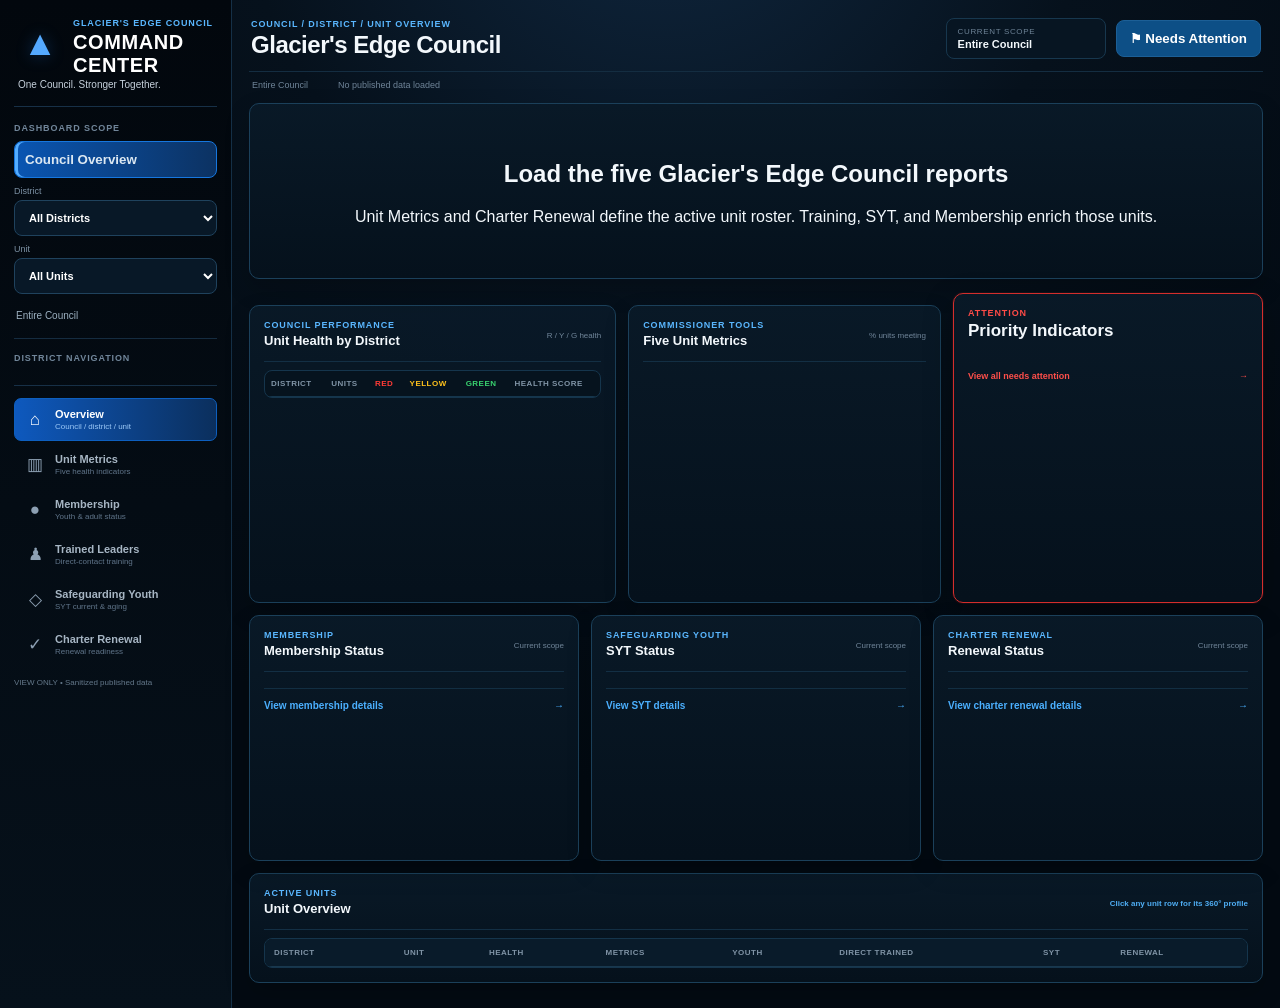
==== index.html @ 5d100b97 "Add files via upload" ====
<!doctype html><html lang="en"><head><meta charset="utf-8"><meta name="viewport" content="width=device-width,initial-scale=1"><title>Glacier's Edge Council Command Center</title><link rel="stylesheet" href="style.css"></head><body class="viewer">
<div class="app"><aside class="sidebar"><div class="brand"><div class="eyebrow">Glacier's Edge Council</div><h1>COMMAND CENTER</h1><p>One Council. Stronger Together.</p></div>
<div class="scope-panel"><div class="file-title">Dashboard Scope</div><button id="councilScopeBtn" class="scope-btn active">Council Overview</button><label>District<select id="districtSelect"><option value="">All Districts</option></select></label><label>Unit<select id="unitSelect"><option value="">All Units</option></select></label><div id="scopeLabel" class="scope-label">Entire Council</div><div class="scope-nav-title">District Navigation</div><div id="districtNav" class="district-nav"></div></div>
<nav><button class="nav active" data-view="overview"><span class="nav-icon">⌂</span><span><b>Overview</b><small>Council / district / unit</small></span></button><button class="nav" data-view="metrics"><span class="nav-icon">▥</span><span><b>Unit Metrics</b><small>Five health indicators</small></span></button><button class="nav" data-view="membership"><span class="nav-icon">●</span><span><b>Membership</b><small>Youth & adult status</small></span></button><button class="nav" data-view="training"><span class="nav-icon">♟</span><span><b>Trained Leaders</b><small>Direct-contact training</small></span></button><button class="nav" data-view="syt"><span class="nav-icon">◇</span><span><b>Safeguarding Youth</b><small>SYT current & aging</small></span></button><button class="nav" data-view="charter"><span class="nav-icon">✓</span><span><b>Charter Renewal</b><small>Renewal readiness</small></span></button></nav>
<div id="adminSources" class="file-panel"><div class="file-title">Council Data Sources</div><label class="filebox"><span><b>Unit Metrics</b><small id="metricsStatus">Not loaded</small></span><input id="metricsFile" type="file" accept=".csv"><i>Upload</i></label><label class="filebox"><span><b>Trained Leaders</b><small id="trainingStatus">Not loaded</small></span><input id="trainingFile" type="file" accept=".csv"><i>Upload</i></label><label class="filebox"><span><b>Safeguarding Youth</b><small id="sytStatus">Not loaded</small></span><input id="sytFile" type="file" accept=".csv"><i>Upload</i></label><label class="filebox"><span><b>Charter Renewal</b><small id="charterStatus">Not loaded</small></span><input id="charterFile" type="file" accept=".csv"><i>Upload</i></label><label class="filebox"><span><b>Membership</b><small id="membershipStatus">Not loaded</small></span><input id="membershipFile" type="file" accept=".csv"><i>Upload</i></label></div>
<div id="viewerNote" class="privacy" hidden>VIEW ONLY • Sanitized published data</div><div id="adminNote" class="privacy">ADMIN • CSVs stay in this browser</div></aside>
<main class="main"><header class="topbar"><div class="command-title"><div id="viewEyebrow" class="eyebrow">Council Overview</div><h2 id="viewTitle">Glacier's Edge Council</h2></div><div class="top-actions"><div class="scope-readout"><span>Current Scope</span><strong id="scopeTop">Entire Council</strong></div><button id="attentionBtn" class="attention-toggle"><span>⚑</span> Needs Attention</button></div></header><div class="meta"><span id="metaScope">Entire Council</span><span id="metaDate"></span><span id="dataState"></span></div>
<section id="emptyState" class="empty card"><h2>Load the five Glacier's Edge Council reports</h2><p>Unit Metrics and Charter Renewal define the active unit roster. Training, SYT, and Membership enrich those units.</p></section>
<section id="publishPanel" class="card publish-panel"><div class="section-head"><div><div class="eyebrow">Viewer Publishing</div><h3>Generate Sanitized Viewer data.js</h3><p>Publishes unit and district aggregates only; names, member IDs, email, phone, and addresses are excluded.</p></div><button id="publishBtn" class="publish-btn">Generate Viewer data.js</button></div><div id="publishStatus" class="muted">Load council reports first.</div></section>
<section id="overviewView" class="view" hidden>
<div id="unitProfile" class="card unit-profile" hidden><div class="profile-head"><div><div class="eyebrow">360° Unit Profile</div><h3 id="profileTitle">Unit</h3><p id="profileOrg" class="muted"></p></div><span id="profileHealth" class="profile-health">—</span></div><div id="profileGrid" class="profile-grid"></div></div>
<div class="overview-shell">
  <div class="overview-core">
    <div id="overviewKpis" class="hero-kpis"></div>
    <div class="overview-middle">
      <section class="card scorecard-card"><div class="panel-heading"><div><div class="eyebrow">Council Performance</div><h3>Unit Health by District</h3></div><span class="panel-caption">R / Y / G health</span></div><div class="tablewrap clean-table"><table><thead><tr><th>District</th><th>Units</th><th class="r-text">Red</th><th class="y-text">Yellow</th><th class="g-text">Green</th><th>Health Score</th></tr></thead><tbody id="districtRows"></tbody></table></div></section>
      <section class="card metrics-summary-card"><div class="panel-heading"><div><div class="eyebrow">Commissioner Tools</div><h3>Five Unit Metrics</h3></div><span class="panel-caption">% units meeting</span></div><div id="overviewMetricBars" class="metric-bars"></div></section>
    </div>
  </div>
  <aside class="card priority-panel"><div class="priority-heading"><div class="eyebrow red-eyebrow">Attention</div><h3>Priority Indicators</h3></div><div id="priorityList" class="priority-stack"></div><button id="priorityAction" class="priority-action" type="button">View all needs attention <span>→</span></button></aside>
</div>
<div class="status-grid">
  <section class="card status-card"><div class="panel-heading"><div><div class="eyebrow">Membership</div><h3>Membership Status</h3></div><span class="scope-mini">Current scope</span></div><div id="membershipDonut"></div><button class="panel-link" data-target-view="membership" type="button">View membership details <span>→</span></button></section>
  <section class="card status-card"><div class="panel-heading"><div><div class="eyebrow">Safeguarding Youth</div><h3>SYT Status</h3></div><span class="scope-mini">Current scope</span></div><div id="sytDonut"></div><button class="panel-link" data-target-view="syt" type="button">View SYT details <span>→</span></button></section>
  <section class="card status-card"><div class="panel-heading"><div><div class="eyebrow">Charter Renewal</div><h3>Renewal Status</h3></div><span class="scope-mini">Current scope</span></div><div id="charterDonut"></div><button class="panel-link" data-target-view="charter" type="button">View charter renewal details <span>→</span></button></section>
</div>
<section class="card unit-table-card"><div class="panel-heading"><div><div class="eyebrow">Active Units</div><h3>Unit Overview</h3></div><span class="panel-caption">Click any unit row for its 360° profile</span></div><div class="tablewrap"><table><thead><tr><th>District</th><th>Unit</th><th>Health</th><th>Metrics</th><th>Youth</th><th>Direct Trained</th><th>SYT</th><th>Renewal</th></tr></thead><tbody id="unitRows"></tbody></table></div></section>
</section>
<section id="metricsView" class="view" hidden><div id="metricsKpis" class="kpis"></div><section class="card"><div class="eyebrow">Five Commissioner Tools Metrics</div><h3>Health Indicators</h3><div id="metricIndicators" class="health-grid"></div></section><section class="card"><div class="tablewrap"><table><thead><tr><th>District</th><th>Unit</th><th>Health</th><th>Score</th><th>Youth</th><th>YOY</th><th>Retention</th><th>Last Contact</th><th>Commissioner</th></tr></thead><tbody id="metricRows"></tbody></table></div></section></section>
<section id="membershipView" class="view" hidden><div id="membershipKpis" class="kpis"></div><section class="card"><div class="eyebrow">Registration Exposure</div><h3>Membership Aging</h3><div id="membershipBands" class="aging-bands"></div></section><section class="card"><div class="tablewrap"><table><thead><tr><th>District</th><th>Unit</th><th>Youth Current</th><th>Youth ≤30</th><th>Youth Expired</th><th>Adults Current</th><th>Adults ≤30</th><th>Adults Expired</th></tr></thead><tbody id="membershipRows"></tbody></table></div></section></section>
<section id="trainingView" class="view" hidden><div id="trainingKpis" class="kpis"></div><section class="card"><div class="eyebrow">Direct Contact Training</div><h3>By Program</h3><div id="trainingBars" class="bars"></div></section><section class="card"><div class="tablewrap"><table><thead><tr><th>District</th><th>Unit</th><th>Position / Program</th><th>Direct</th><th>Trained</th><th>Count</th></tr></thead><tbody id="trainingRows"></tbody></table></div></section></section>
<section id="sytView" class="view" hidden><div id="sytKpis" class="kpis"></div><section class="card"><div class="eyebrow">SYT Aging</div><h3>Registration Records</h3><div id="sytBands" class="aging-bands"></div></section><section class="card"><div class="tablewrap"><table><thead><tr><th>District</th><th>Unit</th><th>Status</th><th>Count</th></tr></thead><tbody id="sytRows"></tbody></table></div></section></section>
<section id="charterView" class="view" hidden><div id="charterKpis" class="kpis"></div><section class="card"><div class="eyebrow">Renewal Aging</div><h3>Charter Status</h3><div id="charterBands" class="aging-bands"></div></section><section class="card"><div class="tablewrap"><table><thead><tr><th>District</th><th>Unit</th><th>Chartered Organization</th><th>Status</th><th>Expiry</th><th>Youth</th><th>Adults</th></tr></thead><tbody id="charterRows"></tbody></table></div></section></section>
</main></div><script src="data.js"></script><script src="script.js"></script></body></html>
---- style.css ----
*{box-sizing:border-box}
:root{--bg:#030a12;--bg2:#07121e;--sidebar:#02070d;--sidebar2:#07131f;--panel:#071522;--panel2:#0a1a29;--panel3:#0e2234;--line:#17334a;--line2:#244b68;--text:#f3f8fc;--muted:#8799aa;--blue:#258cff;--blue2:#5ab7ff;--green:#39d26f;--yellow:#ffc21c;--orange:#ff8a13;--red:#ff3b36;--purple:#9d6df2;--cyan:#20c6d8;--shadow:0 12px 32px rgba(0,0,0,.32)}
html{background:var(--bg)}body{margin:0;font-family:Inter,Segoe UI,Arial,sans-serif;background:radial-gradient(circle at 52% -15%,#102841 0,#06111c 32%,#030a12 70%);color:var(--text);min-height:100vh}.app{display:grid;grid-template-columns:232px 1fr;min-height:100vh}.sidebar{background:linear-gradient(180deg,#02070d 0%,#06111b 100%);border-right:1px solid #153047;color:#fff;padding:17px 14px;overflow:auto}.brand{padding:1px 4px 16px;border-bottom:1px solid #173047}.brand:before{content:'▲';display:inline-grid;place-items:center;float:left;margin:2px 11px 0 0;width:44px;height:44px;color:#54a9ff;font-size:35px;line-height:1;filter:drop-shadow(0 0 8px rgba(37,140,255,.28))}.brand h1{font-size:20px;margin:3px 0 2px;letter-spacing:.03em}.brand p{font-size:10px;color:#c6d1dc;margin:0}.eyebrow{text-transform:uppercase;letter-spacing:.1em;font-size:9px;font-weight:900;color:var(--blue2)}.scope-panel,.file-panel{margin-top:16px}.file-title,.scope-nav-title{font-size:9px;text-transform:uppercase;letter-spacing:.1em;color:#71869a;font-weight:900;margin:0 0 8px}.scope-nav-title{margin-top:17px;padding-top:14px;border-top:1px solid #152c40}.scope-panel label{display:block;font-size:9px;color:#7c91a4;margin:8px 0}.scope-panel select{width:100%;padding:10px;margin-top:4px;border:1px solid #1f425d;border-radius:8px;background:#081827;color:#fff;font-size:11px;font-weight:700}.scope-btn{width:100%;padding:10px;border:1px solid #1f425d;border-radius:8px;background:#081827;color:#dce8f2;text-align:left;font-weight:800}.scope-btn.active{background:linear-gradient(90deg,#0a56b3,#0c3262);border-color:#1677df;box-shadow:inset 3px 0 #54adff}.scope-label{font-size:10px;color:#9cb0c0;padding:8px 2px 0}.district-nav{display:grid;gap:5px}.district-nav-btn{display:grid;grid-template-columns:26px 1fr 12px;align-items:center;gap:8px;width:100%;border:1px solid transparent;background:transparent;color:#cbd8e2;text-align:left;border-radius:7px;padding:7px;cursor:pointer}.district-nav-btn:hover,.district-nav-btn.active{background:#0a1d2e;border-color:#1c4563}.district-nav-btn b,.district-nav-btn small{display:block}.district-nav-btn b{font-size:10px}.district-nav-btn small{font-size:8px;color:#6d8397;margin-top:2px}.district-nav-btn i{font-style:normal;color:#67839b;font-size:16px}.district-badge{display:inline-grid;place-items:center;width:25px;height:25px;border-radius:6px;background:#1b5b9f;color:white;font-weight:900;font-style:normal}.district-badge.tone-0{background:#149451}.district-badge.tone-1{background:#dc9811}.district-badge.tone-2{background:#ce3833}
nav{margin-top:14px;padding-top:10px;border-top:1px solid #173047}.nav{display:flex;align-items:center;gap:9px;width:100%;border:1px solid transparent;background:transparent;color:#a7b6c4;text-align:left;padding:9px;border-radius:7px;margin:2px 0;cursor:pointer}.nav>span:last-child{min-width:0}.nav b,.nav small{display:block}.nav b{font-size:11px}.nav small{font-size:8px;color:#60758a;margin-top:2px}.nav-icon{width:22px;text-align:center;font-size:17px;color:#8da0b3}.nav:hover{background:#081929}.nav.active{background:linear-gradient(90deg,#0e59be,#0b2f5d);border-color:#0d5fbf;color:#fff}.nav.active .nav-icon{color:white}.nav.active small{color:#9cc9f8}.filebox{display:flex;justify-content:space-between;align-items:center;padding:8px;border:1px solid #17374e;border-radius:7px;margin:5px 0;background:#071522;cursor:pointer}.filebox input{display:none}.filebox b,.filebox small{display:block}.filebox b{font-size:9px}.filebox small{font-size:8px;color:#687d91}.filebox i{font-size:8px;font-style:normal;color:#53adf8}.privacy{margin-top:12px;font-size:8px;color:#64788a}
.main{padding:16px 17px 25px;min-width:0}.topbar{display:flex;justify-content:space-between;align-items:center;gap:16px;padding:2px 2px 12px;border-bottom:1px solid #142d41}.topbar h2{margin:2px 0 0;font-size:24px;letter-spacing:-.02em}.top-actions{display:flex;align-items:center;gap:10px}.scope-readout{min-width:160px;border:1px solid #17374e;background:#071522;border-radius:8px;padding:8px 11px}.scope-readout span,.scope-readout strong{display:block}.scope-readout span{font-size:8px;text-transform:uppercase;letter-spacing:.08em;color:#6e8397}.scope-readout strong{font-size:11px;margin-top:2px}.attention-toggle,.publish-btn{border:1px solid #1c5f96;border-radius:8px;padding:10px 13px;background:#0d4f86;color:#fff;font-weight:850;cursor:pointer}.attention-toggle.active{background:#8d2628;border-color:#e84545}.meta{display:flex;gap:15px;color:#6f8498;font-size:9px;padding:8px 3px 13px}.card{background:linear-gradient(180deg,rgba(9,25,39,.98),rgba(5,17,28,.98));border:1px solid #1b405a;border-radius:10px;padding:14px;box-shadow:0 10px 24px rgba(0,0,0,.18)}.card h3{font-size:13px;margin:3px 0;color:#f3f8fc}.empty{margin-bottom:14px;text-align:center;padding:36px}.muted{color:#7990a4;font-size:10px}.viewer .file-panel,.viewer #publishPanel,.viewer #adminNote{display:none}.viewer #viewerNote{display:block}.publish-panel{margin-bottom:14px;border-left:3px solid var(--blue)}.section-head,.profile-head,.panel-heading{display:flex;justify-content:space-between;align-items:center;gap:12px}.panel-heading{padding-bottom:10px;border-bottom:1px solid #132f44;margin-bottom:8px}.panel-caption,.scope-mini{font-size:8px;color:#71869a}.profile-grid{display:grid;grid-template-columns:repeat(7,1fr);gap:8px}.unit-profile{margin-bottom:12px}.profile-health{font-weight:900;border-radius:999px;padding:6px 10px;border:1px solid #36516a}.profile-health.Green{color:#55e58d;border-color:#286644;background:#0d2d20}.profile-health.Yellow{color:#ffd052;border-color:#6c5520;background:#30260d}.profile-health.Red{color:#ff6b66;border-color:#703237;background:#32171a}
.overview-shell{display:grid;grid-template-columns:minmax(0,1fr) 310px;gap:12px;align-items:stretch}.overview-core{min-width:0}.hero-kpis{display:grid;grid-template-columns:repeat(4,minmax(140px,1fr));gap:9px;margin-bottom:12px}.hero-kpi{min-height:118px;border:1px solid #225070;border-radius:9px;background:linear-gradient(160deg,#091c2c,#06121e);display:flex;gap:12px;align-items:flex-start;padding:15px}.hero-kpi.tone-blue{border-color:#1d5fa0}.hero-kpi.tone-green{border-color:#27733f;background:linear-gradient(160deg,#09231a,#06150f)}.hero-kpi.tone-purple{border-color:#644696;background:linear-gradient(160deg,#1a1230,#0c0b18)}.health-hero{border-color:#167582;background:linear-gradient(160deg,#08242a,#06171b)}.hero-icon{width:39px;height:39px;border-radius:9px;display:grid;place-items:center;font-size:18px;background:#0d3459;color:#4da9ff}.tone-green .hero-icon{background:#0c4225;color:#52e484}.tone-purple .hero-icon{background:#2c1c53;color:#a981ff}.health-hero .hero-icon{background:#0a4050;color:#52d9e5}.hero-copy{min-width:0}.hero-copy>span{display:block;font-size:9px;text-transform:uppercase;font-weight:850;color:#c8d4df}.hero-copy strong{display:block;font-size:31px;margin:12px 0 4px;line-height:1;letter-spacing:-.025em}.hero-copy small{font-size:9px;color:#899baa}.health-hero strong{font-size:27px}.health-hero strong i{font-style:normal}.health-hero strong em{font-style:normal;color:#8a9aaa;padding:0 4px}.r-text,.red-text{color:var(--red)!important}.y-text,.yellow-text{color:var(--yellow)!important}.g-text,.green-text{color:var(--green)!important}.orange-text{color:var(--orange)!important}
.overview-middle{display:grid;grid-template-columns:1.08fr .92fr;gap:12px}.scorecard-card,.metrics-summary-card{margin:0;min-height:298px}.clean-table{border:none;background:transparent}.clean-table table{background:transparent}.clean-table th{background:transparent;border-bottom:1px solid #15364d;font-size:8px;padding:8px 6px}.clean-table td{border-bottom:1px solid #102c40;padding:8px 6px}.clean-table tbody tr:nth-child(even){background:transparent}.district-row{cursor:pointer}.district-row:hover{background:#0a2133!important}.district-cell{display:flex;align-items:center;gap:8px}.district-cell b{font-size:10px}.district-row td small{display:block;font-size:8px;color:#718599;margin-top:2px}.score-ring{--score:0deg;display:grid;place-items:center;width:45px;height:45px;border-radius:50%;background:conic-gradient(var(--green) var(--score),#162a3b 0);position:relative}.score-ring:after{content:'';position:absolute;inset:5px;border-radius:50%;background:#071522}.score-ring b{position:relative;z-index:1;font-size:10px}.score-ring.tone-yellow{background:conic-gradient(var(--yellow) var(--score),#162a3b 0)}.score-ring.tone-red{background:conic-gradient(var(--red) var(--score),#162a3b 0)}.metric-bars{display:grid;gap:2px}.metric-bar-row{display:grid;grid-template-columns:minmax(115px,1fr) 36px minmax(85px,1fr) 10px;gap:8px;align-items:center;padding:11px 0;border-bottom:1px solid #102c40}.metric-bar-row>span{font-size:10px;color:#d2dce5}.metric-bar-row>b{font-size:10px;text-align:right}.metric-track{height:8px;border-radius:99px;background:#132a3b;overflow:hidden}.metric-track i{display:block;height:100%;border-radius:99px}.tone-green{background-color:var(--green)!important}.tone-yellow{background-color:var(--yellow)!important}.tone-orange{background-color:var(--orange)!important}.tone-red{background-color:var(--red)!important}.tone-blue{background-color:var(--blue)!important}.tone-purple{background-color:var(--purple)!important}.metric-dot{width:7px;height:7px;border-radius:50%}.metric-dot.tone-green,.donut-legend-row i.tone-green{background:var(--green)!important}.metric-dot.tone-yellow,.donut-legend-row i.tone-yellow{background:var(--yellow)!important}.metric-dot.tone-orange,.donut-legend-row i.tone-orange{background:var(--orange)!important}.metric-dot.tone-red,.donut-legend-row i.tone-red{background:var(--red)!important}.metric-dot.tone-blue,.donut-legend-row i.tone-blue{background:var(--blue)!important}
.priority-panel{margin:0;border-color:#d42e2c;box-shadow:0 0 0 1px rgba(255,59,54,.07),0 10px 30px rgba(0,0,0,.25)}.red-eyebrow{color:#ff4b47}.priority-heading{padding-bottom:10px}.priority-heading h3{font-size:17px}.priority-stack{display:grid;gap:8px}.priority-indicator{display:grid;grid-template-columns:34px 1fr auto 10px;align-items:center;gap:10px;padding:12px 10px;border:1px solid #263a4b;border-radius:9px;background:#07131e}.priority-indicator.tone-red{border-color:#4c292b;background:linear-gradient(90deg,#1a1013,#08131e)}.priority-indicator.tone-orange{border-color:#4c351e;background:linear-gradient(90deg,#1a130b,#08131e)}.priority-indicator.tone-green{border-color:#214b31;background:linear-gradient(90deg,#0c1c13,#08131e)}.priority-indicator.tone-blue{border-color:#1d4365}.priority-icon{font-size:20px;text-align:center}.priority-indicator.tone-red .priority-icon,.priority-indicator.tone-red strong{color:var(--red)}.priority-indicator.tone-orange .priority-icon,.priority-indicator.tone-orange strong{color:var(--orange)}.priority-indicator.tone-green .priority-icon,.priority-indicator.tone-green strong{color:var(--green)}.priority-indicator.tone-blue .priority-icon,.priority-indicator.tone-blue strong{color:var(--blue)}.priority-copy b,.priority-copy small{display:block}.priority-copy b{font-size:10px}.priority-copy small{font-size:8px;color:#8093a3;margin-top:3px}.priority-indicator strong{font-size:20px}.priority-indicator>i{font-style:normal;color:#72879a;font-size:17px}.priority-action,.panel-link{width:100%;margin-top:12px;border:0;background:transparent;color:#ff4f4a;text-align:left;font-size:9px;font-weight:800;cursor:pointer;padding:5px 0}.priority-action span,.panel-link span{float:right}.panel-link{color:#4bb0ff;margin-top:8px;border-top:1px solid #122e42;padding-top:11px}
.status-grid{display:grid;grid-template-columns:repeat(3,1fr);gap:12px;margin-top:12px}.status-card{margin:0;min-height:246px}.donut-layout{display:grid;grid-template-columns:145px 1fr;gap:14px;align-items:center;padding:10px 1px 4px}.donut{width:132px;height:132px;border-radius:50%;display:grid;place-items:center}.donut-hole{width:86px;height:86px;border-radius:50%;background:#06131e;display:grid;place-content:center;text-align:center;border:1px solid #17354b}.donut-hole strong{font-size:20px}.donut-hole span{font-size:8px;color:#8092a2;margin-top:4px}.donut-legend{display:grid;gap:8px}.donut-legend-row{display:grid;grid-template-columns:8px 34px 30px 1fr;gap:6px;align-items:center;font-size:9px}.donut-legend-row i{width:7px;height:7px;border-radius:50%}.donut-legend-row b{font-size:10px}.donut-legend-row span{color:#90a2b1}.donut-legend-row small{color:#a8b5c0;font-size:8px}.unit-table-card{margin-top:12px}.tablewrap{overflow:auto;border:1px solid #15354c;border-radius:8px;background:#06131e}table{width:100%;border-collapse:collapse;font-size:10px;color:#d9e4ed}th{text-align:left;color:#8094a6;font-size:8px;text-transform:uppercase;letter-spacing:.06em;padding:9px;background:#091b2a;border-bottom:1px solid #19384e;position:sticky;top:0}td{padding:9px;border-bottom:1px solid #102b3e}tbody tr:nth-child(even){background:#081827}tbody tr:hover{background:#0b2335}.pill{display:inline-flex;gap:5px;align-items:center;border:1px solid #2a4356;border-radius:999px;padding:3px 6px;font-size:8px;font-weight:900}.dot{width:7px;height:7px;border-radius:50%}.dot.Green{background:var(--green)}.dot.Yellow{background:var(--yellow)}.dot.Red{background:var(--red)}
.kpis{display:grid;grid-template-columns:repeat(6,minmax(110px,1fr));gap:9px;margin-bottom:12px}.kpi{background:#071522;border:1px solid #1a3b54;border-top:3px solid #4b6680;border-radius:9px;padding:12px;min-height:80px}.kpi b,.kpi span{display:block}.kpi b{font-size:23px}.kpi span{font-size:8px;color:#8195a7;margin-top:7px;text-transform:uppercase;font-weight:800}.kpi.green{border-top-color:var(--green);background:#081c14}.kpi.yellow{border-top-color:var(--yellow);background:#201a08}.kpi.red{border-top-color:var(--red);background:#211012}.health-grid{display:grid;grid-template-columns:repeat(5,1fr);gap:9px}.health-card,.aging{border:1px solid #193a52;border-top:4px solid #4d687f;border-radius:9px;padding:12px;background:#071522}.health-card b,.health-card strong,.health-card span,.aging b,.aging span{display:block}.health-card strong,.aging b{font-size:20px;margin:8px 0}.health-card span,.aging span{font-size:8px;color:#7f93a5}.health-card.green,.aging.green{border-top-color:var(--green);background:#081b13}.health-card.yellow,.aging.yellow{border-top-color:var(--yellow);background:#211a08}.health-card.red,.aging.red{border-top-color:var(--red);background:#211012}.aging-bands{display:grid;grid-template-columns:repeat(5,1fr);gap:9px}.bars .barrow{display:grid;grid-template-columns:140px 1fr 50px;gap:8px;align-items:center;margin:10px 0;font-size:9px}.track{height:8px;background:#142b3d;border-radius:99px;overflow:hidden}.fill{height:100%;background:var(--green)}
@media(max-width:1220px){.overview-shell{grid-template-columns:1fr}.priority-panel{grid-column:1}.hero-kpis{grid-template-columns:repeat(2,1fr)}.status-grid{grid-template-columns:1fr 1fr}.profile-grid{grid-template-columns:repeat(4,1fr)}}@media(max-width:980px){.app{grid-template-columns:1fr}.sidebar{border-right:0;border-bottom:1px solid #153047}.overview-middle,.status-grid{grid-template-columns:1fr}.health-grid,.aging-bands{grid-template-columns:repeat(2,1fr)}.topbar{align-items:flex-start}.top-actions{flex-wrap:wrap;justify-content:flex-end}}@media(max-width:620px){.main{padding:11px}.hero-kpis,.kpis{grid-template-columns:1fr 1fr}.donut-layout{grid-template-columns:1fr}.donut{margin:auto}.topbar{display:block}.top-actions{margin-top:10px;justify-content:flex-start}.profile-grid{grid-template-columns:repeat(2,1fr)}}

/* v12.4 direct dashboard drill-down */
.drill-card,.drill-row,.clickable-row{cursor:pointer;position:relative;transition:border-color .15s ease,background .15s ease,transform .15s ease}
.drill-card:hover{border-color:#4aaeff;transform:translateY(-1px);box-shadow:0 0 0 1px rgba(74,174,255,.15),0 12px 28px rgba(0,0,0,.28)}
.drill-card:focus-visible,.drill-row:focus-visible,.clickable-row:focus-visible{outline:2px solid var(--blue2);outline-offset:2px}
.drill-arrow{font-style:normal;color:#4eb1ff;font-size:18px;margin-left:auto;align-self:center}
.metric-bar-row.drill-row{grid-template-columns:minmax(115px,1fr) 36px minmax(85px,1fr) 10px 10px;padding-left:5px;padding-right:4px;border-radius:6px}
.metric-bar-row.drill-row:hover{background:#0b2132}
.priority-indicator.drill-row:hover{border-color:#51738d;transform:translateX(2px)}
.clickable-row:hover{background:#0e2b40!important;box-shadow:inset 3px 0 0 var(--blue)}
.row-drill-hint{display:block;color:#4baaf3!important;font-size:7px!important;margin-top:3px!important;opacity:.8}
.unit-table-card .panel-caption{color:#4faef5;font-weight:800}
.status-card{transition:border-color .15s ease,transform .15s ease}.status-card:hover{border-color:#2e668d}.panel-link{font-size:10px}
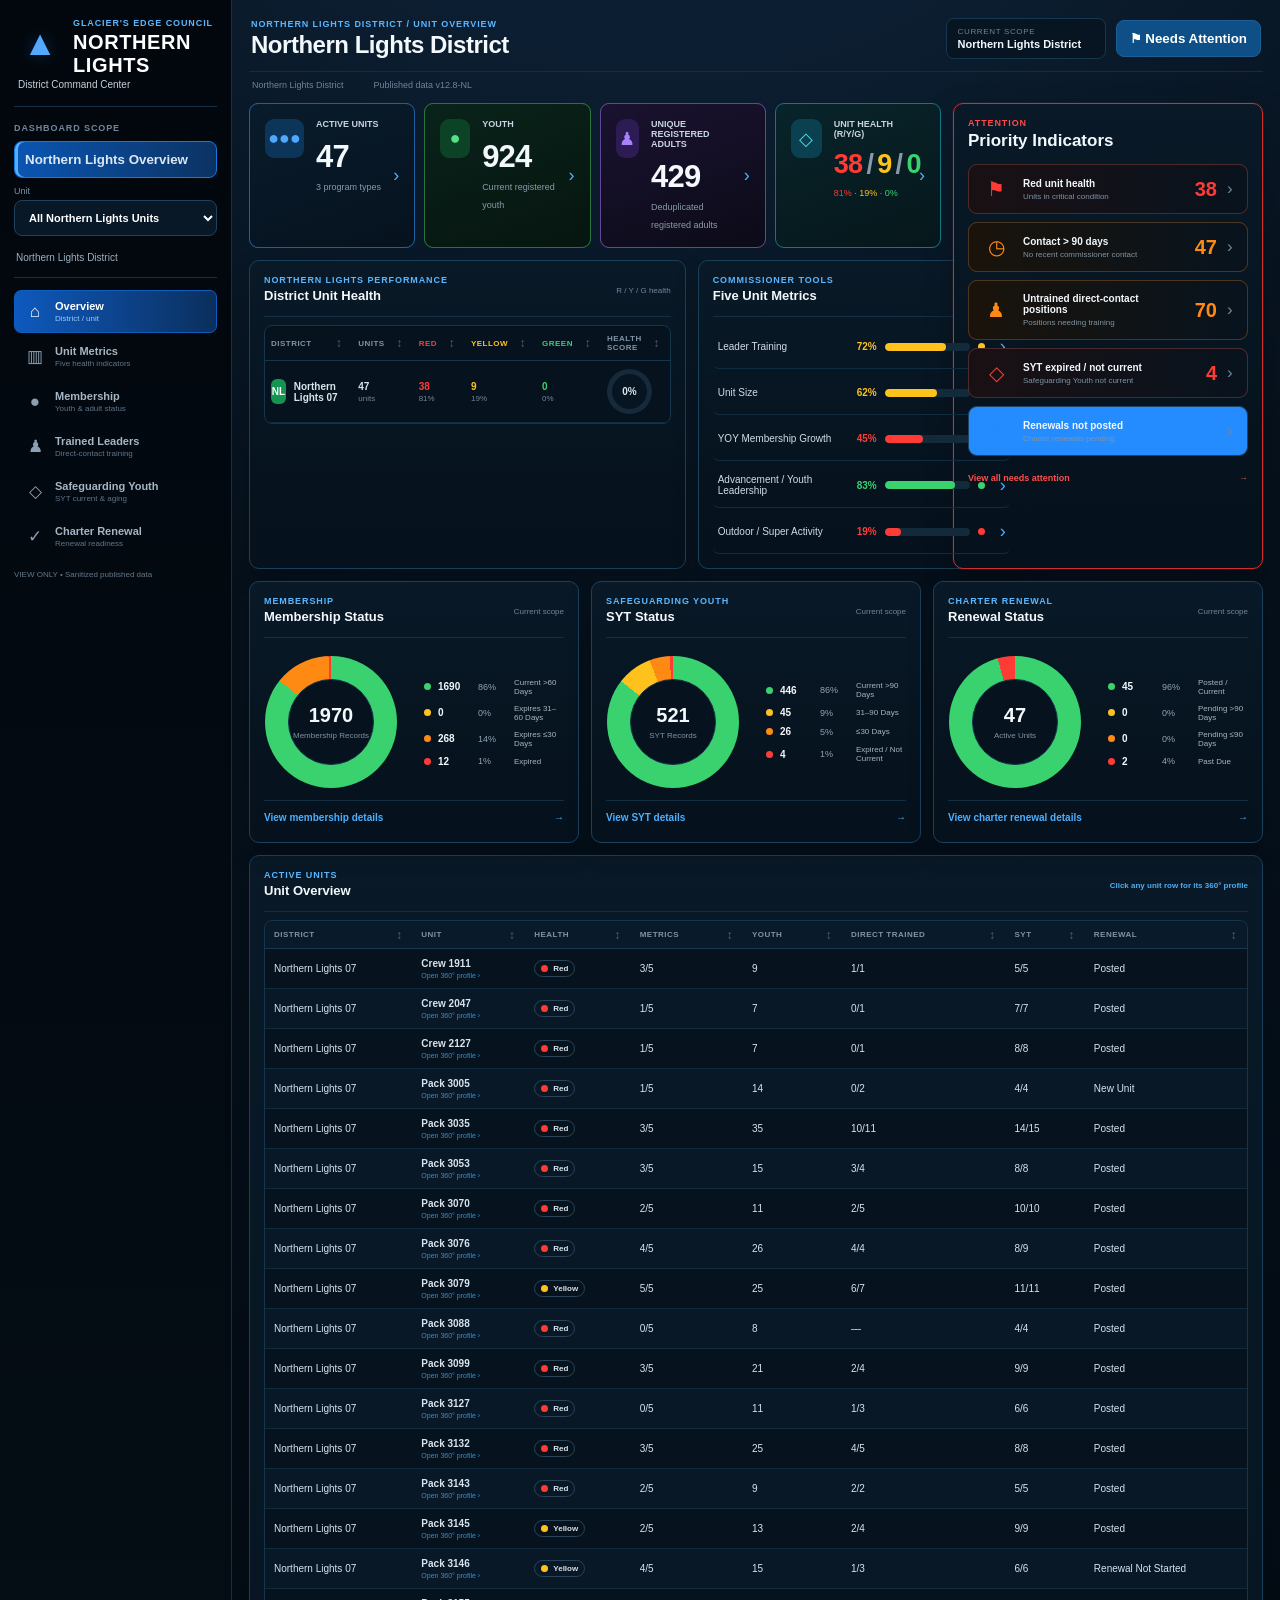
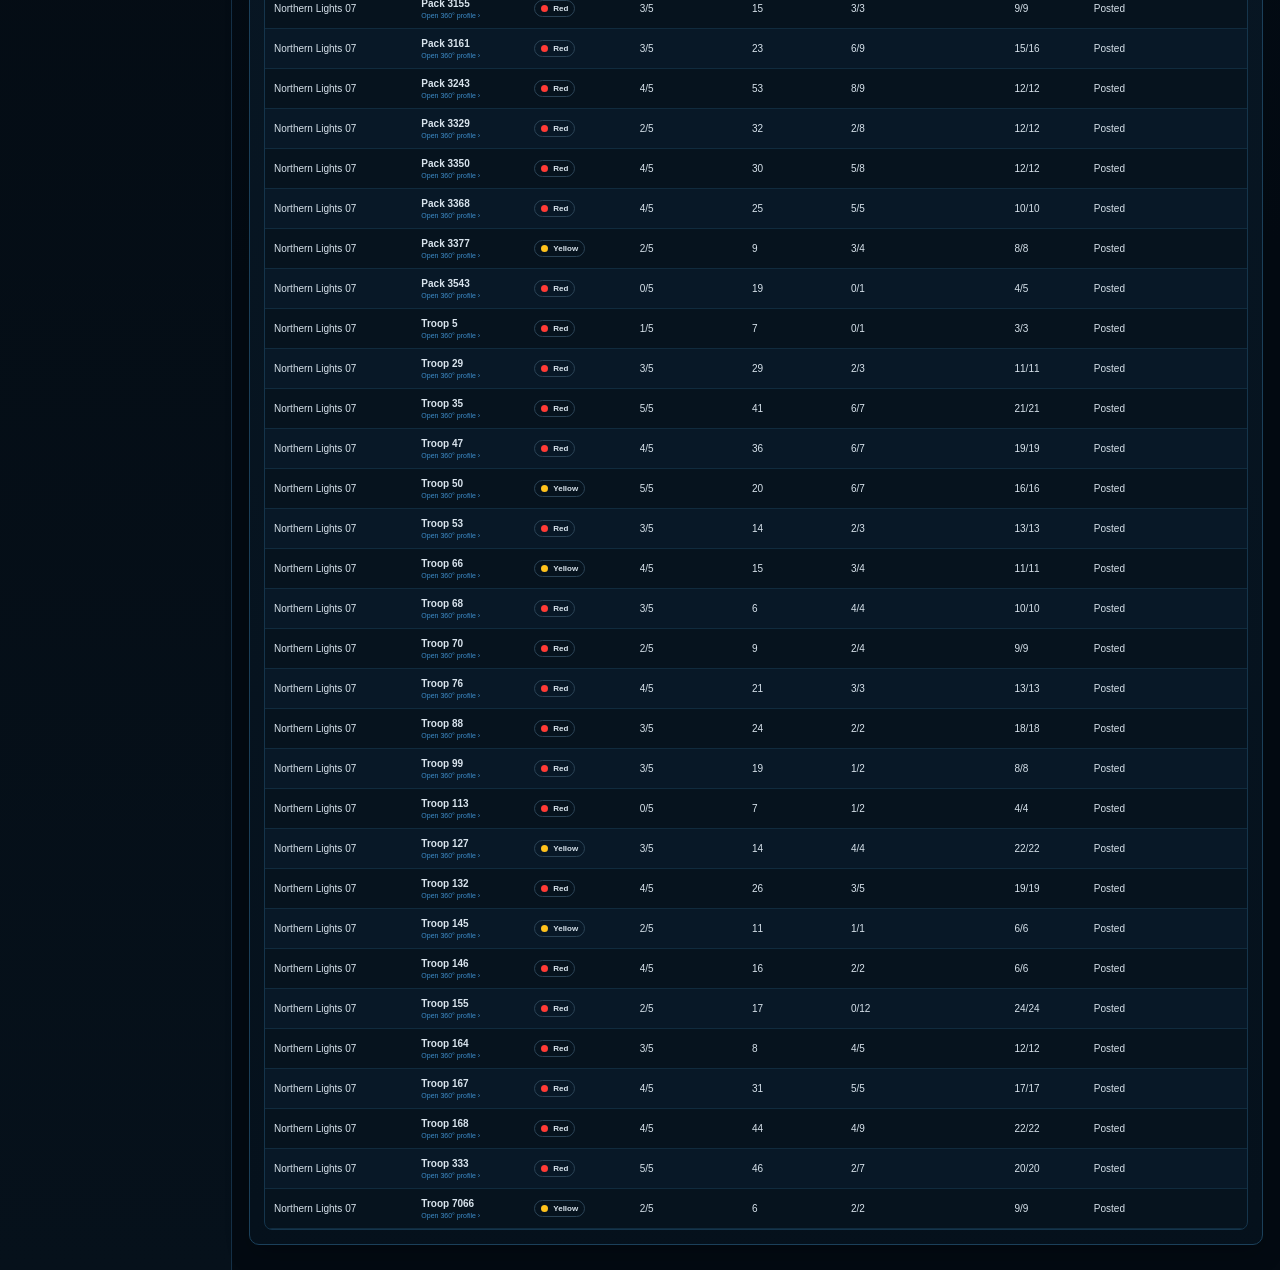
==== commit 83bae77b: "Add files via upload" ====
--- a/index.html
+++ b/index.html
@@ -1,19 +1,19 @@
-<!doctype html><html lang="en"><head><meta charset="utf-8"><meta name="viewport" content="width=device-width,initial-scale=1"><title>Glacier's Edge Council Command Center</title><link rel="stylesheet" href="style.css"></head><body class="viewer">
-<div class="app"><aside class="sidebar"><div class="brand"><div class="eyebrow">Glacier's Edge Council</div><h1>COMMAND CENTER</h1><p>One Council. Stronger Together.</p></div>
-<div class="scope-panel"><div class="file-title">Dashboard Scope</div><button id="councilScopeBtn" class="scope-btn active">Council Overview</button><label>District<select id="districtSelect"><option value="">All Districts</option></select></label><label>Unit<select id="unitSelect"><option value="">All Units</option></select></label><div id="scopeLabel" class="scope-label">Entire Council</div><div class="scope-nav-title">District Navigation</div><div id="districtNav" class="district-nav"></div></div>
-<nav><button class="nav active" data-view="overview"><span class="nav-icon">⌂</span><span><b>Overview</b><small>Council / district / unit</small></span></button><button class="nav" data-view="metrics"><span class="nav-icon">▥</span><span><b>Unit Metrics</b><small>Five health indicators</small></span></button><button class="nav" data-view="membership"><span class="nav-icon">●</span><span><b>Membership</b><small>Youth & adult status</small></span></button><button class="nav" data-view="training"><span class="nav-icon">♟</span><span><b>Trained Leaders</b><small>Direct-contact training</small></span></button><button class="nav" data-view="syt"><span class="nav-icon">◇</span><span><b>Safeguarding Youth</b><small>SYT current & aging</small></span></button><button class="nav" data-view="charter"><span class="nav-icon">✓</span><span><b>Charter Renewal</b><small>Renewal readiness</small></span></button></nav>
-<div id="adminSources" class="file-panel"><div class="file-title">Council Data Sources</div><label class="filebox"><span><b>Unit Metrics</b><small id="metricsStatus">Not loaded</small></span><input id="metricsFile" type="file" accept=".csv"><i>Upload</i></label><label class="filebox"><span><b>Trained Leaders</b><small id="trainingStatus">Not loaded</small></span><input id="trainingFile" type="file" accept=".csv"><i>Upload</i></label><label class="filebox"><span><b>Safeguarding Youth</b><small id="sytStatus">Not loaded</small></span><input id="sytFile" type="file" accept=".csv"><i>Upload</i></label><label class="filebox"><span><b>Charter Renewal</b><small id="charterStatus">Not loaded</small></span><input id="charterFile" type="file" accept=".csv"><i>Upload</i></label><label class="filebox"><span><b>Membership</b><small id="membershipStatus">Not loaded</small></span><input id="membershipFile" type="file" accept=".csv"><i>Upload</i></label></div>
+<!doctype html><html lang="en"><head><meta charset="utf-8"><meta name="viewport" content="width=device-width,initial-scale=1"><title>Northern Lights District Command Center</title><link rel="stylesheet" href="style.css"></head><body class="viewer">
+<div class="app"><aside class="sidebar"><div class="brand"><div class="eyebrow">Glacier's Edge Council</div><h1>NORTHERN LIGHTS</h1><p>District Command Center</p></div>
+<div class="scope-panel"><div class="file-title">Dashboard Scope</div><button id="councilScopeBtn" class="scope-btn active">Northern Lights Overview</button><label>Unit<select id="unitSelect"><option value="">All Northern Lights Units</option></select></label><div id="scopeLabel" class="scope-label">Northern Lights District</div></div>
+<nav><button class="nav active" data-view="overview"><span class="nav-icon">⌂</span><span><b>Overview</b><small>District / unit</small></span></button><button class="nav" data-view="metrics"><span class="nav-icon">▥</span><span><b>Unit Metrics</b><small>Five health indicators</small></span></button><button class="nav" data-view="membership"><span class="nav-icon">●</span><span><b>Membership</b><small>Youth & adult status</small></span></button><button class="nav" data-view="training"><span class="nav-icon">♟</span><span><b>Trained Leaders</b><small>Direct-contact training</small></span></button><button class="nav" data-view="syt"><span class="nav-icon">◇</span><span><b>Safeguarding Youth</b><small>SYT current & aging</small></span></button><button class="nav" data-view="charter"><span class="nav-icon">✓</span><span><b>Charter Renewal</b><small>Renewal readiness</small></span></button></nav>
+<div id="adminSources" class="file-panel"><div class="file-title">Northern Lights Data Sources</div><label class="filebox"><span><b>Unit Metrics</b><small id="metricsStatus">Not loaded</small></span><input id="metricsFile" type="file" accept=".csv"><i>Upload</i></label><label class="filebox"><span><b>Trained Leaders</b><small id="trainingStatus">Not loaded</small></span><input id="trainingFile" type="file" accept=".csv"><i>Upload</i></label><label class="filebox"><span><b>Safeguarding Youth</b><small id="sytStatus">Not loaded</small></span><input id="sytFile" type="file" accept=".csv"><i>Upload</i></label><label class="filebox"><span><b>Charter Renewal</b><small id="charterStatus">Not loaded</small></span><input id="charterFile" type="file" accept=".csv"><i>Upload</i></label><label class="filebox"><span><b>Membership</b><small id="membershipStatus">Not loaded</small></span><input id="membershipFile" type="file" accept=".csv"><i>Upload</i></label></div>
 <div id="viewerNote" class="privacy" hidden>VIEW ONLY • Sanitized published data</div><div id="adminNote" class="privacy">ADMIN • CSVs stay in this browser</div></aside>
-<main class="main"><header class="topbar"><div class="command-title"><div id="viewEyebrow" class="eyebrow">Council Overview</div><h2 id="viewTitle">Glacier's Edge Council</h2></div><div class="top-actions"><div class="scope-readout"><span>Current Scope</span><strong id="scopeTop">Entire Council</strong></div><button id="attentionBtn" class="attention-toggle"><span>⚑</span> Needs Attention</button></div></header><div class="meta"><span id="metaScope">Entire Council</span><span id="metaDate"></span><span id="dataState"></span></div>
-<section id="emptyState" class="empty card"><h2>Load the five Glacier's Edge Council reports</h2><p>Unit Metrics and Charter Renewal define the active unit roster. Training, SYT, and Membership enrich those units.</p></section>
-<section id="publishPanel" class="card publish-panel"><div class="section-head"><div><div class="eyebrow">Viewer Publishing</div><h3>Generate Sanitized Viewer data.js</h3><p>Publishes unit and district aggregates only; names, member IDs, email, phone, and addresses are excluded.</p></div><button id="publishBtn" class="publish-btn">Generate Viewer data.js</button></div><div id="publishStatus" class="muted">Load council reports first.</div></section>
+<main class="main"><header class="topbar"><div class="command-title"><div id="viewEyebrow" class="eyebrow">Northern Lights Overview</div><h2 id="viewTitle">Northern Lights District</h2></div><div class="top-actions"><div class="scope-readout"><span>Current Scope</span><strong id="scopeTop">Northern Lights District</strong></div><button id="attentionBtn" class="attention-toggle"><span>⚑</span> Needs Attention</button></div></header><div class="meta"><span id="metaScope">Northern Lights District</span><span id="metaDate"></span><span id="dataState"></span></div>
+<section id="emptyState" class="empty card"><h2>Load the five Northern Lights reports</h2><p>Unit Metrics and Charter Renewal define the active Northern Lights unit roster. Training, SYT, and Membership enrich those units. Full council exports are accepted and automatically filtered to Northern Lights 07.</p></section>
+<section id="publishPanel" class="card publish-panel"><div class="section-head"><div><div class="eyebrow">Viewer Publishing</div><h3>Generate Sanitized Viewer data.js</h3><p>Publishes unit and district aggregates only; names, member IDs, email, phone, and addresses are excluded.</p></div><button id="publishBtn" class="publish-btn">Generate Viewer data.js</button></div><div id="publishStatus" class="muted">Load Northern Lights reports first.</div></section>
 <section id="overviewView" class="view" hidden>
 <div id="unitProfile" class="card unit-profile" hidden><div class="profile-head"><div><div class="eyebrow">360° Unit Profile</div><h3 id="profileTitle">Unit</h3><p id="profileOrg" class="muted"></p></div><span id="profileHealth" class="profile-health">—</span></div><div id="profileGrid" class="profile-grid"></div></div>
 <div class="overview-shell">
   <div class="overview-core">
     <div id="overviewKpis" class="hero-kpis"></div>
     <div class="overview-middle">
-      <section class="card scorecard-card"><div class="panel-heading"><div><div class="eyebrow">Council Performance</div><h3>Unit Health by District</h3></div><span class="panel-caption">R / Y / G health</span></div><div class="tablewrap clean-table"><table><thead><tr><th>District</th><th>Units</th><th class="r-text">Red</th><th class="y-text">Yellow</th><th class="g-text">Green</th><th>Health Score</th></tr></thead><tbody id="districtRows"></tbody></table></div></section>
+      <section class="card scorecard-card"><div class="panel-heading"><div><div class="eyebrow">Northern Lights Performance</div><h3>District Unit Health</h3></div><span class="panel-caption">R / Y / G health</span></div><div class="tablewrap clean-table"><table><thead><tr><th data-sort-type="text">District</th><th data-sort-type="number">Units</th><th class="r-text" data-sort-type="number">Red</th><th class="y-text" data-sort-type="number">Yellow</th><th class="g-text" data-sort-type="number">Green</th><th data-sort-type="number">Health Score</th></tr></thead><tbody id="districtRows"></tbody></table></div></section>
       <section class="card metrics-summary-card"><div class="panel-heading"><div><div class="eyebrow">Commissioner Tools</div><h3>Five Unit Metrics</h3></div><span class="panel-caption">% units meeting</span></div><div id="overviewMetricBars" class="metric-bars"></div></section>
     </div>
   </div>
@@ -24,11 +24,11 @@
   <section class="card status-card"><div class="panel-heading"><div><div class="eyebrow">Safeguarding Youth</div><h3>SYT Status</h3></div><span class="scope-mini">Current scope</span></div><div id="sytDonut"></div><button class="panel-link" data-target-view="syt" type="button">View SYT details <span>→</span></button></section>
   <section class="card status-card"><div class="panel-heading"><div><div class="eyebrow">Charter Renewal</div><h3>Renewal Status</h3></div><span class="scope-mini">Current scope</span></div><div id="charterDonut"></div><button class="panel-link" data-target-view="charter" type="button">View charter renewal details <span>→</span></button></section>
 </div>
-<section class="card unit-table-card"><div class="panel-heading"><div><div class="eyebrow">Active Units</div><h3>Unit Overview</h3></div><span class="panel-caption">Click any unit row for its 360° profile</span></div><div class="tablewrap"><table><thead><tr><th>District</th><th>Unit</th><th>Health</th><th>Metrics</th><th>Youth</th><th>Direct Trained</th><th>SYT</th><th>Renewal</th></tr></thead><tbody id="unitRows"></tbody></table></div></section>
+<section class="card unit-table-card"><div class="panel-heading"><div><div class="eyebrow">Active Units</div><h3>Unit Overview</h3></div><span class="panel-caption">Click any unit row for its 360° profile</span></div><div class="tablewrap"><table><thead><tr><th data-sort-type="text">District</th><th data-sort-type="unit">Unit</th><th data-sort-type="health">Health</th><th data-sort-type="number">Metrics</th><th data-sort-type="number">Youth</th><th data-sort-type="number">Direct Trained</th><th data-sort-type="number">SYT</th><th data-sort-type="text">Renewal</th></tr></thead><tbody id="unitRows"></tbody></table></div></section>
 </section>
-<section id="metricsView" class="view" hidden><div id="metricsKpis" class="kpis"></div><section class="card"><div class="eyebrow">Five Commissioner Tools Metrics</div><h3>Health Indicators</h3><div id="metricIndicators" class="health-grid"></div></section><section class="card"><div class="tablewrap"><table><thead><tr><th>District</th><th>Unit</th><th>Health</th><th>Score</th><th>Youth</th><th>YOY</th><th>Retention</th><th>Last Contact</th><th>Commissioner</th></tr></thead><tbody id="metricRows"></tbody></table></div></section></section>
-<section id="membershipView" class="view" hidden><div id="membershipKpis" class="kpis"></div><section class="card"><div class="eyebrow">Registration Exposure</div><h3>Membership Aging</h3><div id="membershipBands" class="aging-bands"></div></section><section class="card"><div class="tablewrap"><table><thead><tr><th>District</th><th>Unit</th><th>Youth Current</th><th>Youth ≤30</th><th>Youth Expired</th><th>Adults Current</th><th>Adults ≤30</th><th>Adults Expired</th></tr></thead><tbody id="membershipRows"></tbody></table></div></section></section>
-<section id="trainingView" class="view" hidden><div id="trainingKpis" class="kpis"></div><section class="card"><div class="eyebrow">Direct Contact Training</div><h3>By Program</h3><div id="trainingBars" class="bars"></div></section><section class="card"><div class="tablewrap"><table><thead><tr><th>District</th><th>Unit</th><th>Position / Program</th><th>Direct</th><th>Trained</th><th>Count</th></tr></thead><tbody id="trainingRows"></tbody></table></div></section></section>
-<section id="sytView" class="view" hidden><div id="sytKpis" class="kpis"></div><section class="card"><div class="eyebrow">SYT Aging</div><h3>Registration Records</h3><div id="sytBands" class="aging-bands"></div></section><section class="card"><div class="tablewrap"><table><thead><tr><th>District</th><th>Unit</th><th>Status</th><th>Count</th></tr></thead><tbody id="sytRows"></tbody></table></div></section></section>
-<section id="charterView" class="view" hidden><div id="charterKpis" class="kpis"></div><section class="card"><div class="eyebrow">Renewal Aging</div><h3>Charter Status</h3><div id="charterBands" class="aging-bands"></div></section><section class="card"><div class="tablewrap"><table><thead><tr><th>District</th><th>Unit</th><th>Chartered Organization</th><th>Status</th><th>Expiry</th><th>Youth</th><th>Adults</th></tr></thead><tbody id="charterRows"></tbody></table></div></section></section>
+<section id="metricsView" class="view" hidden><div id="metricsKpis" class="kpis"></div><section class="card"><div class="eyebrow">Five Commissioner Tools Metrics</div><h3>Health Indicators</h3><div id="metricIndicators" class="health-grid"></div></section><section class="card"><div class="tablewrap"><table><thead><tr><th data-sort-type="text">District</th><th data-sort-type="unit">Unit</th><th data-sort-type="health">Health</th><th data-sort-type="number">Score</th><th data-sort-type="number">Youth</th><th data-sort-type="number">YOY</th><th data-sort-type="number">Retention</th><th data-sort-type="date">Last Contact</th><th data-sort-type="text">Commissioner</th></tr></thead><tbody id="metricRows"></tbody></table></div></section></section>
+<section id="membershipView" class="view" hidden><div id="membershipKpis" class="kpis"></div><section class="card"><div class="eyebrow">Registration Exposure</div><h3>Membership Aging</h3><div id="membershipBands" class="aging-bands"></div></section><section class="card"><div class="tablewrap"><table><thead><tr><th data-sort-type="text">District</th><th data-sort-type="unit">Unit</th><th data-sort-type="number">Youth Current</th><th data-sort-type="number">Youth ≤30</th><th data-sort-type="number">Youth Expired</th><th data-sort-type="number">Adults Current</th><th data-sort-type="number">Adults ≤30</th><th data-sort-type="number">Adults Expired</th></tr></thead><tbody id="membershipRows"></tbody></table></div></section></section>
+<section id="trainingView" class="view" hidden><div id="trainingKpis" class="kpis"></div><section class="card"><div class="eyebrow">Direct Contact Training</div><h3>By Program</h3><div id="trainingBars" class="bars"></div></section><section class="card"><div class="tablewrap"><table><thead><tr><th data-sort-type="text">District</th><th data-sort-type="unit">Unit</th><th data-sort-type="text">Position / Program</th><th data-sort-type="yesno">Direct</th><th data-sort-type="yesno">Trained</th><th data-sort-type="number">Count</th></tr></thead><tbody id="trainingRows"></tbody></table></div></section></section>
+<section id="sytView" class="view" hidden><div id="sytKpis" class="kpis"></div><section class="card"><div class="eyebrow">SYT Aging</div><h3>Registration Records</h3><div id="sytBands" class="aging-bands"></div></section><section class="card"><div class="tablewrap"><table><thead><tr><th data-sort-type="text">District</th><th data-sort-type="unit">Unit</th><th data-sort-type="syt">Status</th><th data-sort-type="number">Count</th></tr></thead><tbody id="sytRows"></tbody></table></div></section></section>
+<section id="charterView" class="view" hidden><div id="charterKpis" class="kpis"></div><section class="card"><div class="eyebrow">Renewal Aging</div><h3>Charter Status</h3><div id="charterBands" class="aging-bands"></div></section><section class="card"><div class="tablewrap"><table><thead><tr><th data-sort-type="text">District</th><th data-sort-type="unit">Unit</th><th data-sort-type="text">Chartered Organization</th><th data-sort-type="text">Status</th><th data-sort-type="date">Expiry</th><th data-sort-type="number">Youth</th><th data-sort-type="number">Adults</th></tr></thead><tbody id="charterRows"></tbody></table></div></section></section>
 </main></div><script src="data.js"></script><script src="script.js"></script></body></html>
--- a/style.css
+++ b/style.css
@@ -22,3 +22,35 @@
 .row-drill-hint{display:block;color:#4baaf3!important;font-size:7px!important;margin-top:3px!important;opacity:.8}
 .unit-table-card .panel-caption{color:#4faef5;font-weight:800}
 .status-card{transition:border-color .15s ease,transform .15s ease}.status-card:hover{border-color:#2e668d}.panel-link{font-size:10px}
+
+/* v12.5 metric exception drill-down */
+.metric-filter-card{appearance:none;width:100%;text-align:left;font:inherit;color:inherit;cursor:pointer;position:relative;transition:border-color .15s ease,transform .15s ease,box-shadow .15s ease}
+.metric-filter-card:hover{transform:translateY(-2px);border-color:#4aa3ff}
+.metric-filter-card.selected{outline:2px solid #4aa3ff;box-shadow:0 0 0 4px rgba(74,163,255,.12),0 12px 28px rgba(0,0,0,.24)}
+.metric-filter-card.selected:after{content:'FILTERING';position:absolute;top:8px;right:10px;font-size:.62rem;font-weight:800;letter-spacing:.08em;color:#76baff}
+.metric-filter-banner{display:flex;align-items:center;justify-content:space-between;gap:16px;margin:0 0 16px;padding:12px 16px;border:1px solid #245b8c;border-left:4px solid #4aa3ff;border-radius:10px;background:#0b2133;color:#dcecff}
+.metric-filter-banner button{border:1px solid #3d7fba;border-radius:8px;background:#123b5d;color:#fff;font-weight:700;padding:8px 12px;cursor:pointer}
+.metric-filter-banner button:hover{background:#18507d}
+.empty-filter-row{text-align:center!important;padding:28px!important;color:#9eb9cf!important;font-style:italic}
+
+/* v12.7 clickable dashboard KPI filters */
+.kpi-filter{position:relative;width:100%;text-align:left;color:inherit;font:inherit;cursor:pointer;appearance:none;transition:border-color .16s ease,background .16s ease,transform .16s ease}
+.kpi-filter .kpi-arrow{position:absolute;right:10px;top:9px;font-style:normal;font-size:18px;color:#61829c;transition:color .16s ease,transform .16s ease}
+.kpi-filter:hover{border-color:#438bc2;background:#0a2031;transform:translateY(-1px)}
+.kpi-filter:hover .kpi-arrow{color:#8bc8f5;transform:translateX(2px)}
+.kpi-filter:focus-visible{outline:2px solid #69bfff;outline-offset:2px}
+.kpi-filter.selected{border-color:#5eb9ff;box-shadow:inset 0 0 0 1px #2e7db6;background:#0b263b}
+.kpi-filter.selected.green{border-color:var(--green);box-shadow:inset 0 0 0 1px #267344;background:#0a281a}
+.kpi-filter.selected.yellow{border-color:var(--yellow);box-shadow:inset 0 0 0 1px #8a671b;background:#2a2109}
+.kpi-filter.selected.red{border-color:var(--red);box-shadow:inset 0 0 0 1px #8d3436;background:#2b1215}
+.kpi-filter-banner{margin-top:-4px;margin-bottom:12px}
+
+
+/* v12.8 sortable table headers */
+th.sortable-th{cursor:pointer;user-select:none;position:relative;padding-right:28px!important;transition:background .15s ease,color .15s ease}
+th.sortable-th::after{content:'↕';position:absolute;right:10px;top:50%;transform:translateY(-50%);font-size:12px;color:var(--muted);opacity:.55}
+th.sortable-th:hover,th.sortable-th:focus{background:#162b40;color:#fff;outline:none}
+th.sortable-th:focus-visible{box-shadow:inset 0 0 0 2px var(--blue)}
+th.sortable-th.sort-asc::after{content:'▲';color:var(--blue);opacity:1}
+th.sortable-th.sort-desc::after{content:'▼';color:var(--blue);opacity:1}
+th.sortable-th[aria-sort="ascending"],th.sortable-th[aria-sort="descending"]{color:#fff;background:#13283d}
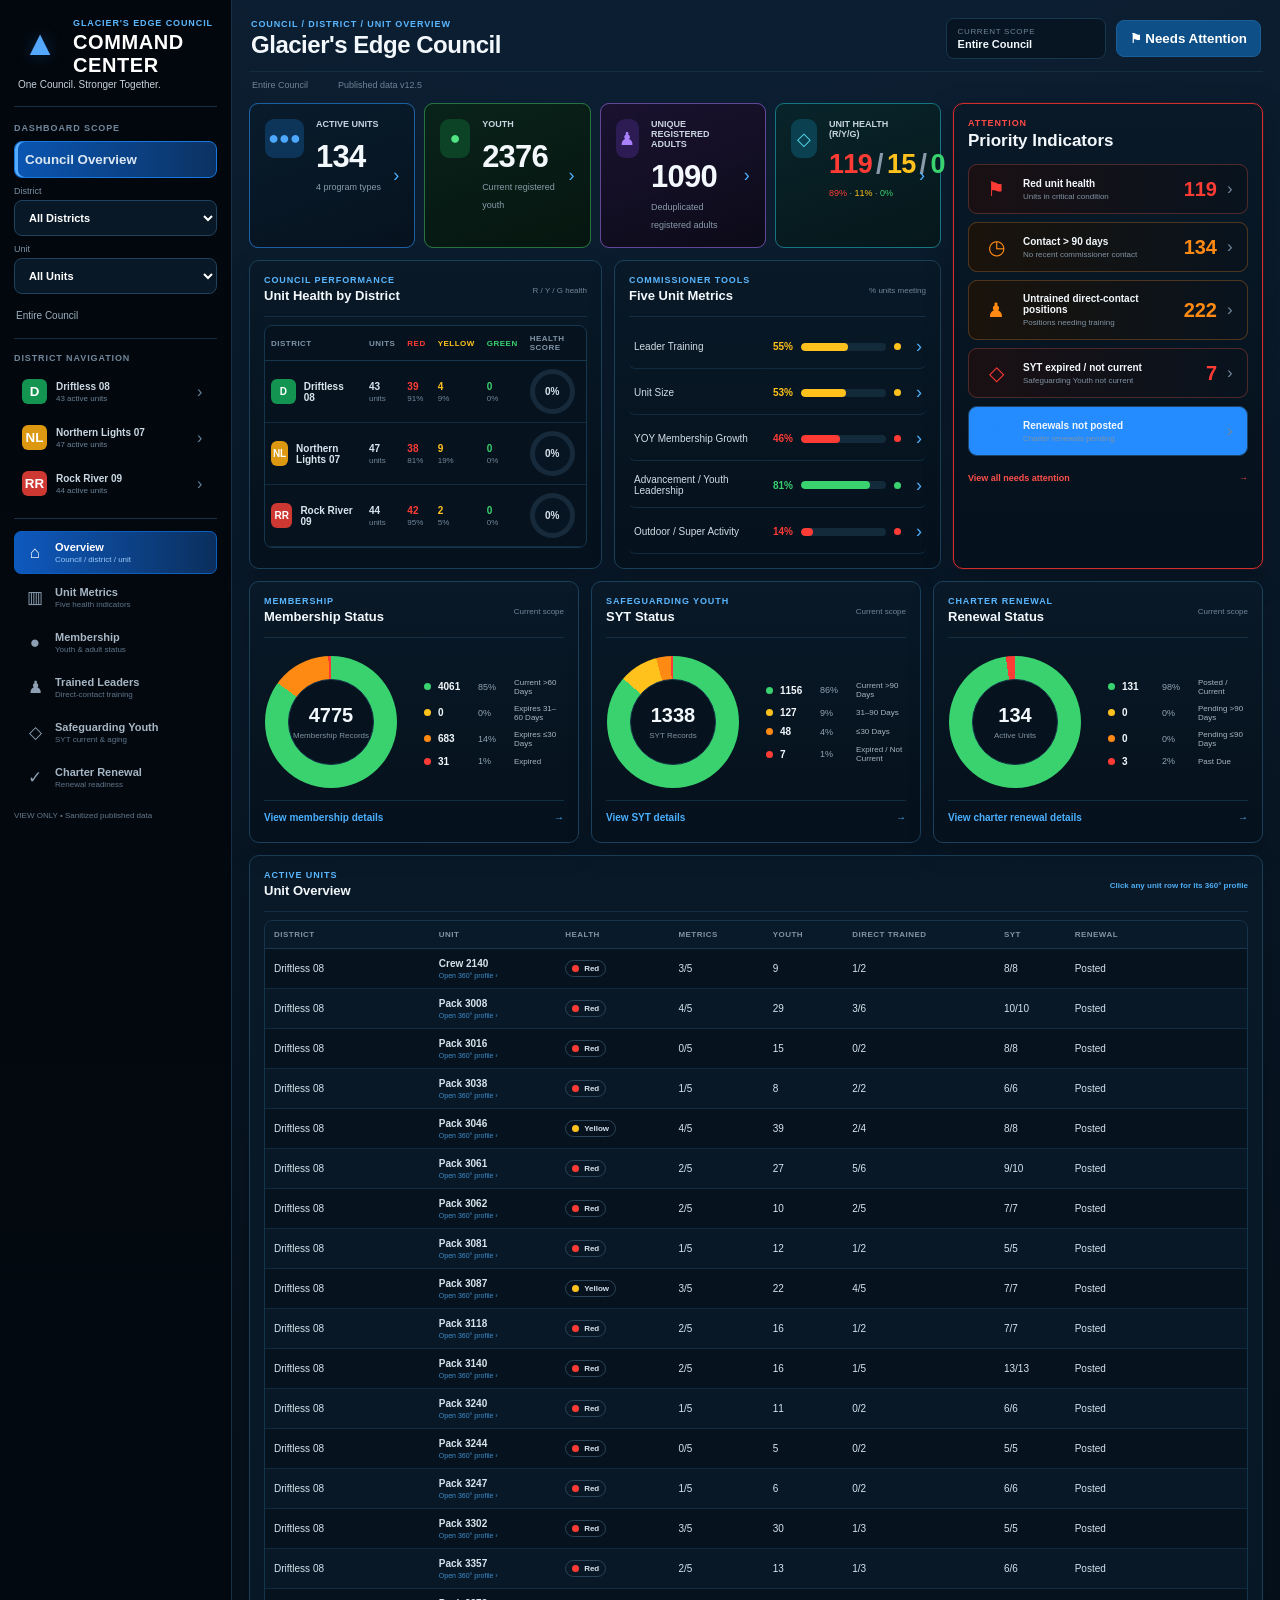
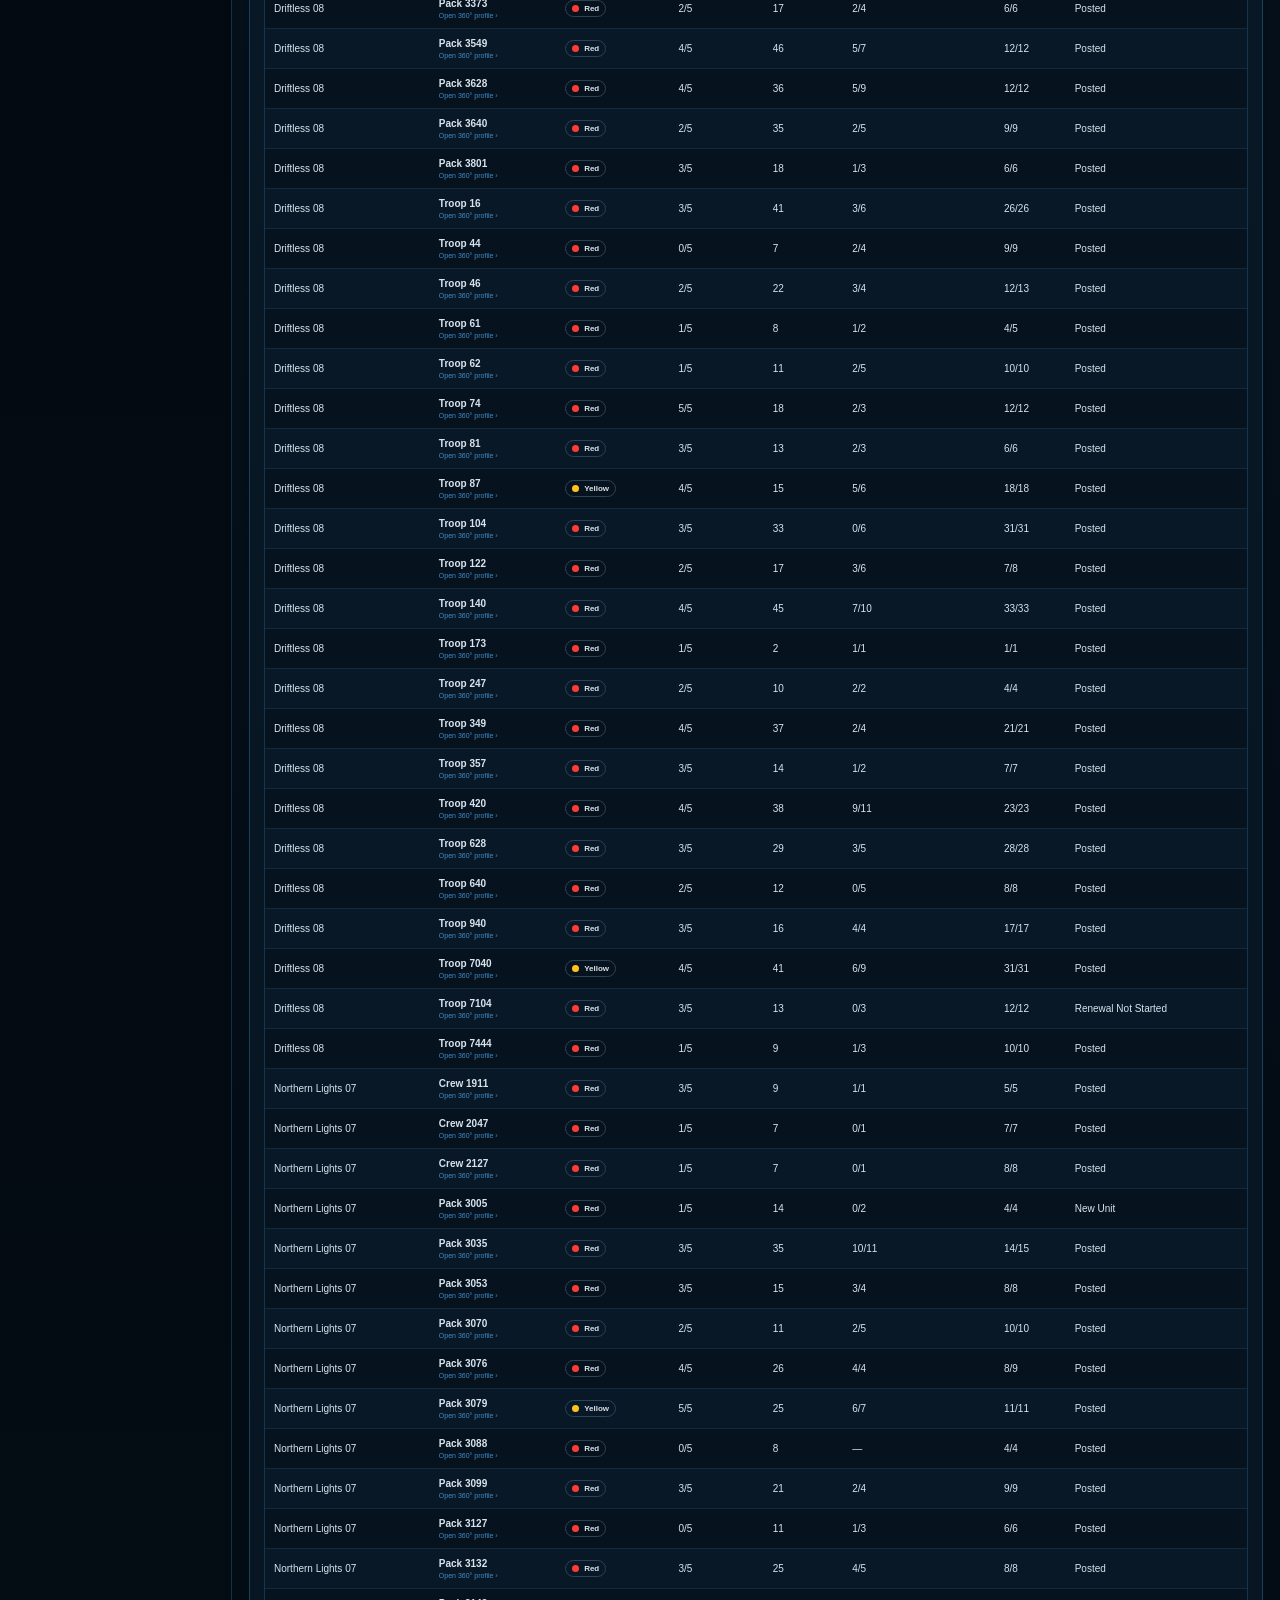
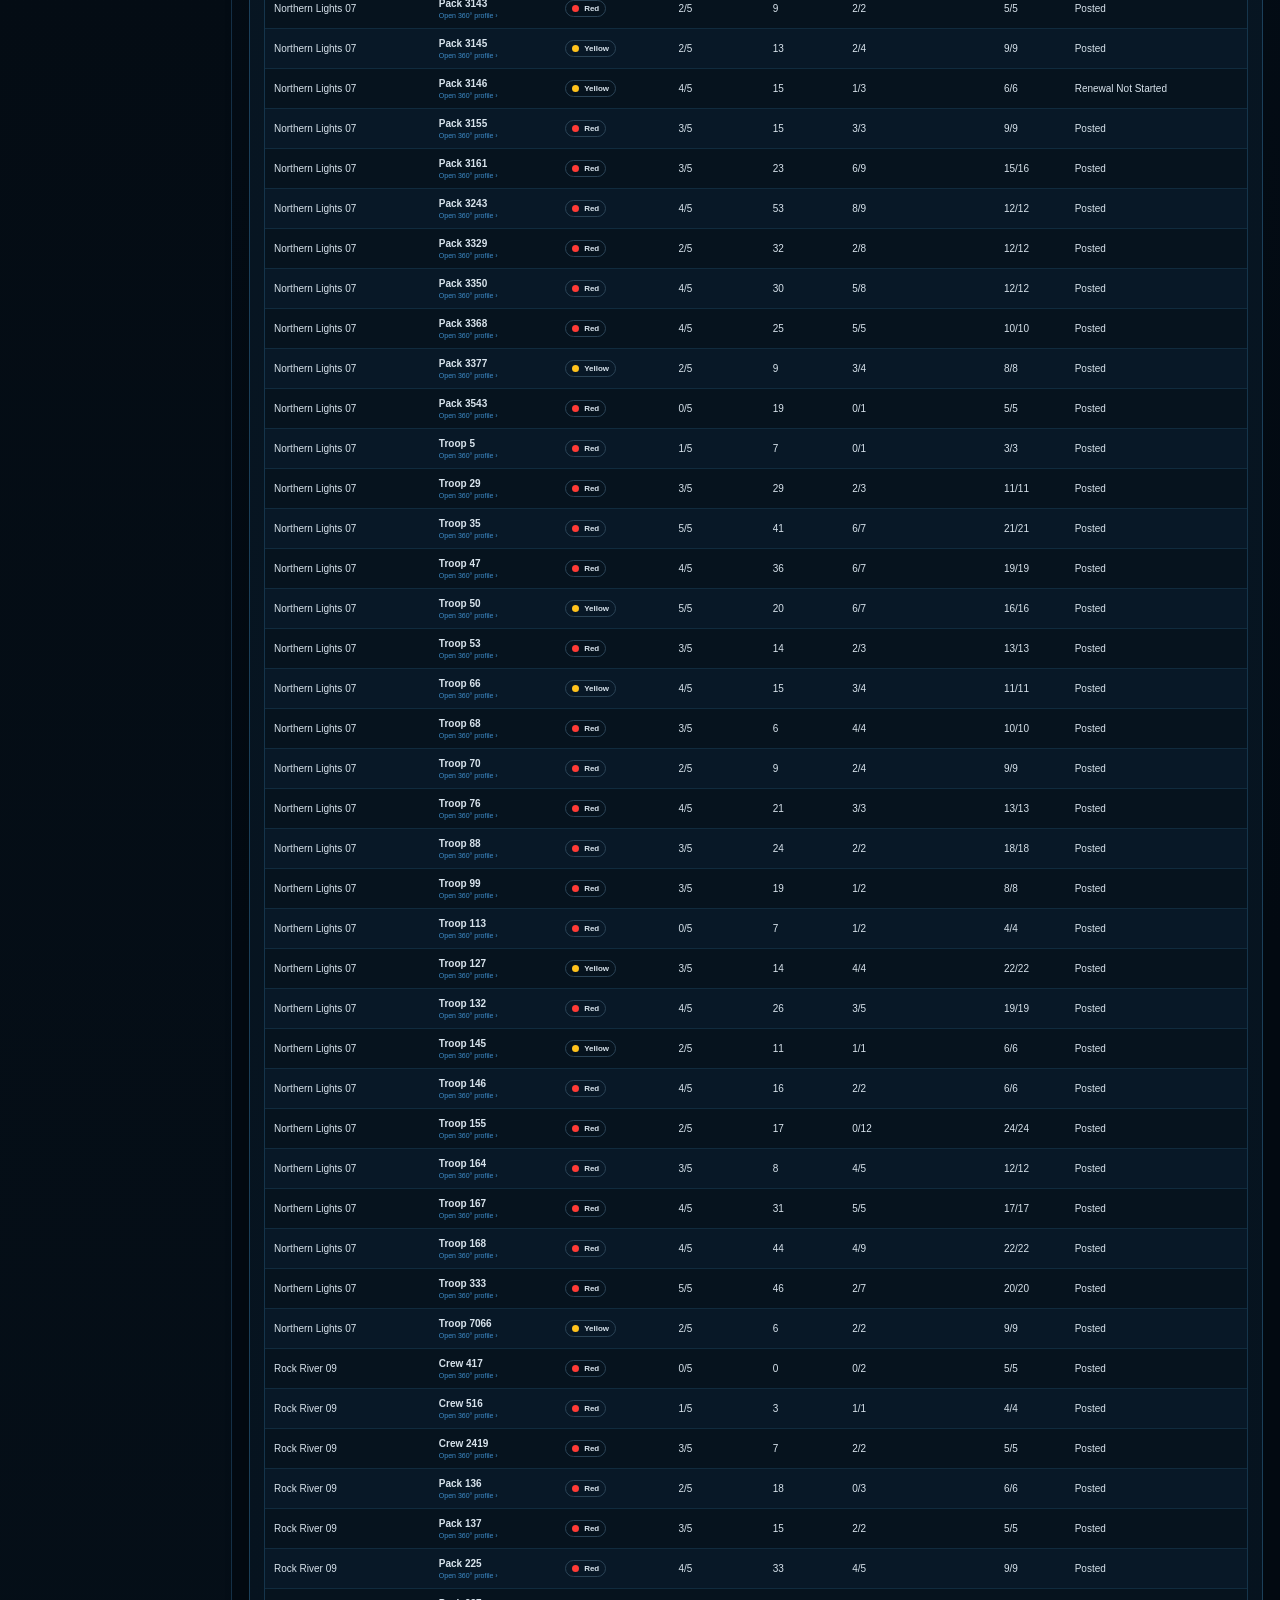
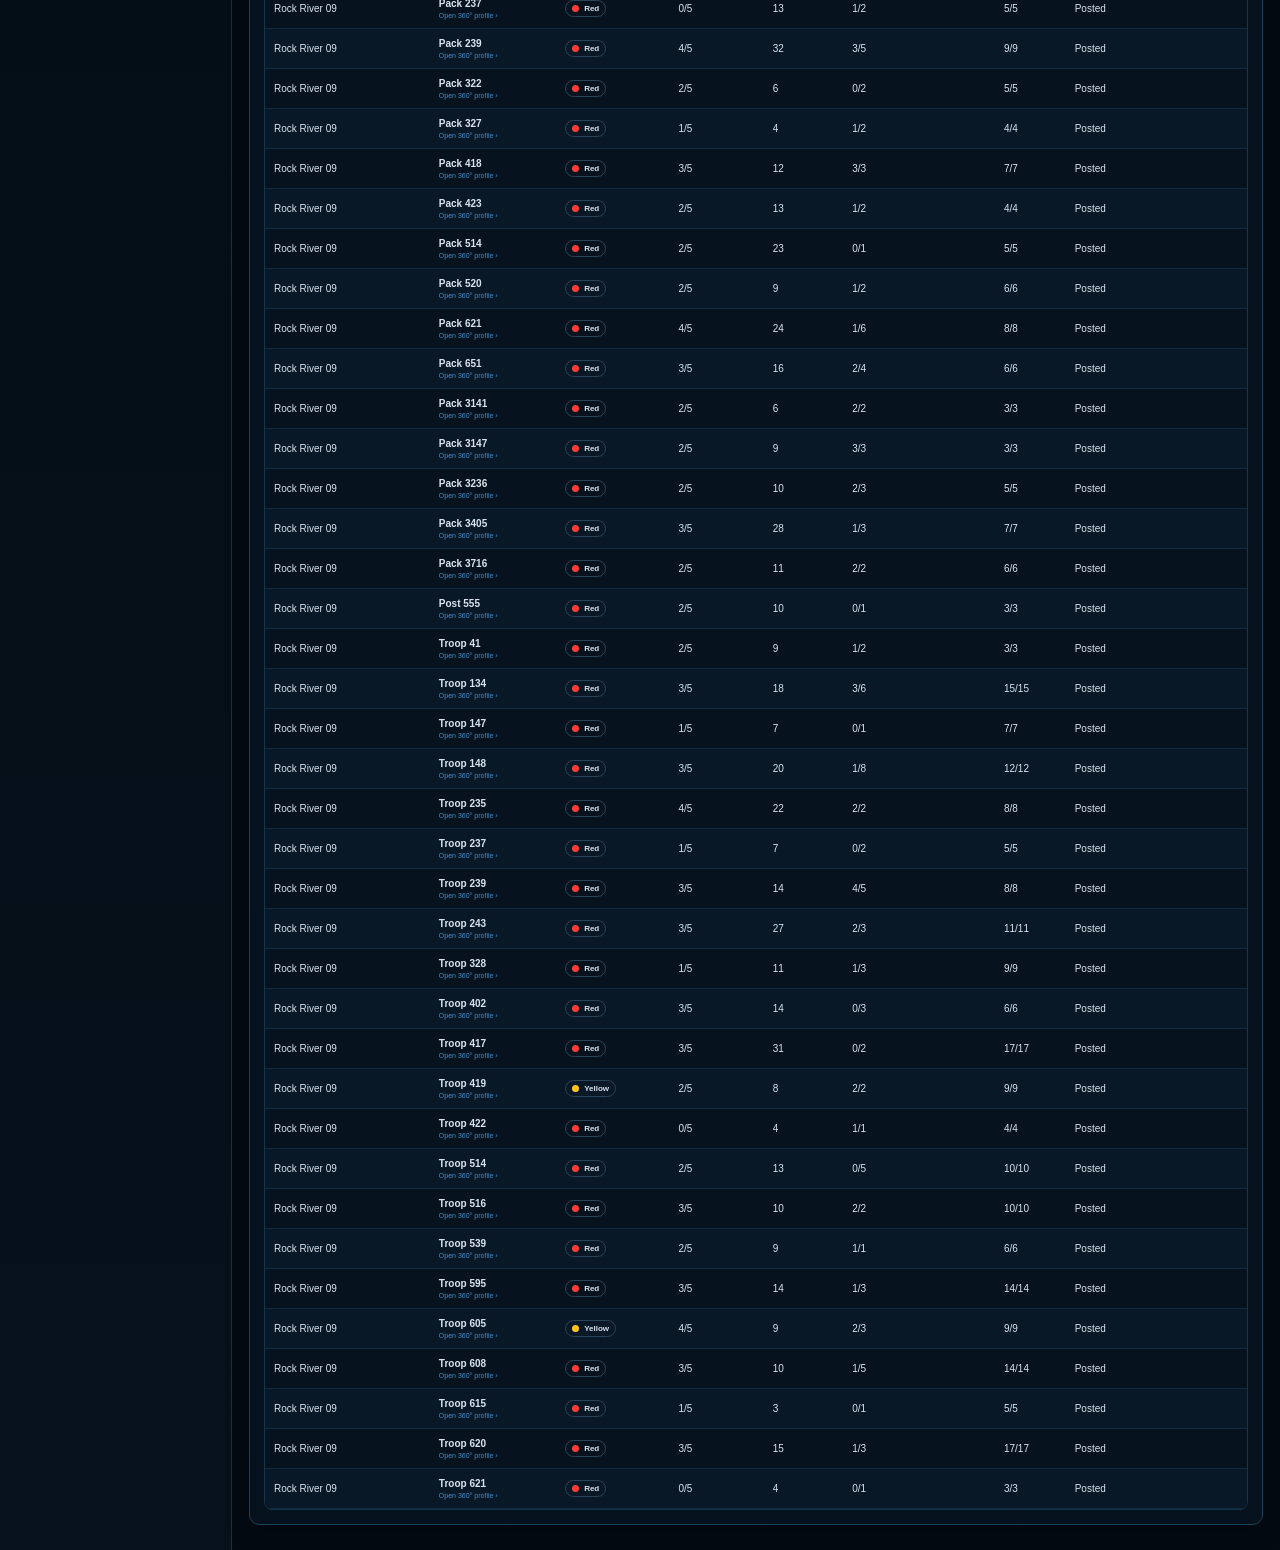
==== commit 99abff96: "Add files via upload" ====
--- a/index.html
+++ b/index.html
@@ -1,19 +1,19 @@
-<!doctype html><html lang="en"><head><meta charset="utf-8"><meta name="viewport" content="width=device-width,initial-scale=1"><title>Northern Lights District Command Center</title><link rel="stylesheet" href="style.css"></head><body class="viewer">
-<div class="app"><aside class="sidebar"><div class="brand"><div class="eyebrow">Glacier's Edge Council</div><h1>NORTHERN LIGHTS</h1><p>District Command Center</p></div>
-<div class="scope-panel"><div class="file-title">Dashboard Scope</div><button id="councilScopeBtn" class="scope-btn active">Northern Lights Overview</button><label>Unit<select id="unitSelect"><option value="">All Northern Lights Units</option></select></label><div id="scopeLabel" class="scope-label">Northern Lights District</div></div>
-<nav><button class="nav active" data-view="overview"><span class="nav-icon">⌂</span><span><b>Overview</b><small>District / unit</small></span></button><button class="nav" data-view="metrics"><span class="nav-icon">▥</span><span><b>Unit Metrics</b><small>Five health indicators</small></span></button><button class="nav" data-view="membership"><span class="nav-icon">●</span><span><b>Membership</b><small>Youth & adult status</small></span></button><button class="nav" data-view="training"><span class="nav-icon">♟</span><span><b>Trained Leaders</b><small>Direct-contact training</small></span></button><button class="nav" data-view="syt"><span class="nav-icon">◇</span><span><b>Safeguarding Youth</b><small>SYT current & aging</small></span></button><button class="nav" data-view="charter"><span class="nav-icon">✓</span><span><b>Charter Renewal</b><small>Renewal readiness</small></span></button></nav>
-<div id="adminSources" class="file-panel"><div class="file-title">Northern Lights Data Sources</div><label class="filebox"><span><b>Unit Metrics</b><small id="metricsStatus">Not loaded</small></span><input id="metricsFile" type="file" accept=".csv"><i>Upload</i></label><label class="filebox"><span><b>Trained Leaders</b><small id="trainingStatus">Not loaded</small></span><input id="trainingFile" type="file" accept=".csv"><i>Upload</i></label><label class="filebox"><span><b>Safeguarding Youth</b><small id="sytStatus">Not loaded</small></span><input id="sytFile" type="file" accept=".csv"><i>Upload</i></label><label class="filebox"><span><b>Charter Renewal</b><small id="charterStatus">Not loaded</small></span><input id="charterFile" type="file" accept=".csv"><i>Upload</i></label><label class="filebox"><span><b>Membership</b><small id="membershipStatus">Not loaded</small></span><input id="membershipFile" type="file" accept=".csv"><i>Upload</i></label></div>
+<!doctype html><html lang="en"><head><meta charset="utf-8"><meta name="viewport" content="width=device-width,initial-scale=1"><title>Glacier's Edge Council Command Center</title><link rel="stylesheet" href="style.css"></head><body class="viewer">
+<div class="app"><aside class="sidebar"><div class="brand"><div class="eyebrow">Glacier's Edge Council</div><h1>COMMAND CENTER</h1><p>One Council. Stronger Together.</p></div>
+<div class="scope-panel"><div class="file-title">Dashboard Scope</div><button id="councilScopeBtn" class="scope-btn active">Council Overview</button><label>District<select id="districtSelect"><option value="">All Districts</option></select></label><label>Unit<select id="unitSelect"><option value="">All Units</option></select></label><div id="scopeLabel" class="scope-label">Entire Council</div><div class="scope-nav-title">District Navigation</div><div id="districtNav" class="district-nav"></div></div>
+<nav><button class="nav active" data-view="overview"><span class="nav-icon">⌂</span><span><b>Overview</b><small>Council / district / unit</small></span></button><button class="nav" data-view="metrics"><span class="nav-icon">▥</span><span><b>Unit Metrics</b><small>Five health indicators</small></span></button><button class="nav" data-view="membership"><span class="nav-icon">●</span><span><b>Membership</b><small>Youth & adult status</small></span></button><button class="nav" data-view="training"><span class="nav-icon">♟</span><span><b>Trained Leaders</b><small>Direct-contact training</small></span></button><button class="nav" data-view="syt"><span class="nav-icon">◇</span><span><b>Safeguarding Youth</b><small>SYT current & aging</small></span></button><button class="nav" data-view="charter"><span class="nav-icon">✓</span><span><b>Charter Renewal</b><small>Renewal readiness</small></span></button></nav>
+<div id="adminSources" class="file-panel"><div class="file-title">Council Data Sources</div><label class="filebox"><span><b>Unit Metrics</b><small id="metricsStatus">Not loaded</small></span><input id="metricsFile" type="file" accept=".csv"><i>Upload</i></label><label class="filebox"><span><b>Trained Leaders</b><small id="trainingStatus">Not loaded</small></span><input id="trainingFile" type="file" accept=".csv"><i>Upload</i></label><label class="filebox"><span><b>Safeguarding Youth</b><small id="sytStatus">Not loaded</small></span><input id="sytFile" type="file" accept=".csv"><i>Upload</i></label><label class="filebox"><span><b>Charter Renewal</b><small id="charterStatus">Not loaded</small></span><input id="charterFile" type="file" accept=".csv"><i>Upload</i></label><label class="filebox"><span><b>Membership</b><small id="membershipStatus">Not loaded</small></span><input id="membershipFile" type="file" accept=".csv"><i>Upload</i></label></div>
 <div id="viewerNote" class="privacy" hidden>VIEW ONLY • Sanitized published data</div><div id="adminNote" class="privacy">ADMIN • CSVs stay in this browser</div></aside>
-<main class="main"><header class="topbar"><div class="command-title"><div id="viewEyebrow" class="eyebrow">Northern Lights Overview</div><h2 id="viewTitle">Northern Lights District</h2></div><div class="top-actions"><div class="scope-readout"><span>Current Scope</span><strong id="scopeTop">Northern Lights District</strong></div><button id="attentionBtn" class="attention-toggle"><span>⚑</span> Needs Attention</button></div></header><div class="meta"><span id="metaScope">Northern Lights District</span><span id="metaDate"></span><span id="dataState"></span></div>
-<section id="emptyState" class="empty card"><h2>Load the five Northern Lights reports</h2><p>Unit Metrics and Charter Renewal define the active Northern Lights unit roster. Training, SYT, and Membership enrich those units. Full council exports are accepted and automatically filtered to Northern Lights 07.</p></section>
-<section id="publishPanel" class="card publish-panel"><div class="section-head"><div><div class="eyebrow">Viewer Publishing</div><h3>Generate Sanitized Viewer data.js</h3><p>Publishes unit and district aggregates only; names, member IDs, email, phone, and addresses are excluded.</p></div><button id="publishBtn" class="publish-btn">Generate Viewer data.js</button></div><div id="publishStatus" class="muted">Load Northern Lights reports first.</div></section>
+<main class="main"><header class="topbar"><div class="command-title"><div id="viewEyebrow" class="eyebrow">Council Overview</div><h2 id="viewTitle">Glacier's Edge Council</h2></div><div class="top-actions"><div class="scope-readout"><span>Current Scope</span><strong id="scopeTop">Entire Council</strong></div><button id="attentionBtn" class="attention-toggle"><span>⚑</span> Needs Attention</button></div></header><div class="meta"><span id="metaScope">Entire Council</span><span id="metaDate"></span><span id="dataState"></span></div>
+<section id="emptyState" class="empty card"><h2>Load the five Glacier's Edge Council reports</h2><p>Unit Metrics and Charter Renewal define the active unit roster. Training, SYT, and Membership enrich those units.</p></section>
+<section id="publishPanel" class="card publish-panel"><div class="section-head"><div><div class="eyebrow">Viewer Publishing</div><h3>Generate Sanitized Viewer data.js</h3><p>Publishes unit and district aggregates only; names, member IDs, email, phone, and addresses are excluded.</p></div><button id="publishBtn" class="publish-btn">Generate Viewer data.js</button></div><div id="publishStatus" class="muted">Load council reports first.</div></section>
 <section id="overviewView" class="view" hidden>
 <div id="unitProfile" class="card unit-profile" hidden><div class="profile-head"><div><div class="eyebrow">360° Unit Profile</div><h3 id="profileTitle">Unit</h3><p id="profileOrg" class="muted"></p></div><span id="profileHealth" class="profile-health">—</span></div><div id="profileGrid" class="profile-grid"></div></div>
 <div class="overview-shell">
   <div class="overview-core">
     <div id="overviewKpis" class="hero-kpis"></div>
     <div class="overview-middle">
-      <section class="card scorecard-card"><div class="panel-heading"><div><div class="eyebrow">Northern Lights Performance</div><h3>District Unit Health</h3></div><span class="panel-caption">R / Y / G health</span></div><div class="tablewrap clean-table"><table><thead><tr><th data-sort-type="text">District</th><th data-sort-type="number">Units</th><th class="r-text" data-sort-type="number">Red</th><th class="y-text" data-sort-type="number">Yellow</th><th class="g-text" data-sort-type="number">Green</th><th data-sort-type="number">Health Score</th></tr></thead><tbody id="districtRows"></tbody></table></div></section>
+      <section class="card scorecard-card"><div class="panel-heading"><div><div class="eyebrow">Council Performance</div><h3>Unit Health by District</h3></div><span class="panel-caption">R / Y / G health</span></div><div class="tablewrap clean-table"><table><thead><tr><th>District</th><th>Units</th><th class="r-text">Red</th><th class="y-text">Yellow</th><th class="g-text">Green</th><th>Health Score</th></tr></thead><tbody id="districtRows"></tbody></table></div></section>
       <section class="card metrics-summary-card"><div class="panel-heading"><div><div class="eyebrow">Commissioner Tools</div><h3>Five Unit Metrics</h3></div><span class="panel-caption">% units meeting</span></div><div id="overviewMetricBars" class="metric-bars"></div></section>
     </div>
   </div>
@@ -24,11 +24,11 @@
   <section class="card status-card"><div class="panel-heading"><div><div class="eyebrow">Safeguarding Youth</div><h3>SYT Status</h3></div><span class="scope-mini">Current scope</span></div><div id="sytDonut"></div><button class="panel-link" data-target-view="syt" type="button">View SYT details <span>→</span></button></section>
   <section class="card status-card"><div class="panel-heading"><div><div class="eyebrow">Charter Renewal</div><h3>Renewal Status</h3></div><span class="scope-mini">Current scope</span></div><div id="charterDonut"></div><button class="panel-link" data-target-view="charter" type="button">View charter renewal details <span>→</span></button></section>
 </div>
-<section class="card unit-table-card"><div class="panel-heading"><div><div class="eyebrow">Active Units</div><h3>Unit Overview</h3></div><span class="panel-caption">Click any unit row for its 360° profile</span></div><div class="tablewrap"><table><thead><tr><th data-sort-type="text">District</th><th data-sort-type="unit">Unit</th><th data-sort-type="health">Health</th><th data-sort-type="number">Metrics</th><th data-sort-type="number">Youth</th><th data-sort-type="number">Direct Trained</th><th data-sort-type="number">SYT</th><th data-sort-type="text">Renewal</th></tr></thead><tbody id="unitRows"></tbody></table></div></section>
+<section class="card unit-table-card"><div class="panel-heading"><div><div class="eyebrow">Active Units</div><h3>Unit Overview</h3></div><span class="panel-caption">Click any unit row for its 360° profile</span></div><div class="tablewrap"><table><thead><tr><th>District</th><th>Unit</th><th>Health</th><th>Metrics</th><th>Youth</th><th>Direct Trained</th><th>SYT</th><th>Renewal</th></tr></thead><tbody id="unitRows"></tbody></table></div></section>
 </section>
-<section id="metricsView" class="view" hidden><div id="metricsKpis" class="kpis"></div><section class="card"><div class="eyebrow">Five Commissioner Tools Metrics</div><h3>Health Indicators</h3><div id="metricIndicators" class="health-grid"></div></section><section class="card"><div class="tablewrap"><table><thead><tr><th data-sort-type="text">District</th><th data-sort-type="unit">Unit</th><th data-sort-type="health">Health</th><th data-sort-type="number">Score</th><th data-sort-type="number">Youth</th><th data-sort-type="number">YOY</th><th data-sort-type="number">Retention</th><th data-sort-type="date">Last Contact</th><th data-sort-type="text">Commissioner</th></tr></thead><tbody id="metricRows"></tbody></table></div></section></section>
-<section id="membershipView" class="view" hidden><div id="membershipKpis" class="kpis"></div><section class="card"><div class="eyebrow">Registration Exposure</div><h3>Membership Aging</h3><div id="membershipBands" class="aging-bands"></div></section><section class="card"><div class="tablewrap"><table><thead><tr><th data-sort-type="text">District</th><th data-sort-type="unit">Unit</th><th data-sort-type="number">Youth Current</th><th data-sort-type="number">Youth ≤30</th><th data-sort-type="number">Youth Expired</th><th data-sort-type="number">Adults Current</th><th data-sort-type="number">Adults ≤30</th><th data-sort-type="number">Adults Expired</th></tr></thead><tbody id="membershipRows"></tbody></table></div></section></section>
-<section id="trainingView" class="view" hidden><div id="trainingKpis" class="kpis"></div><section class="card"><div class="eyebrow">Direct Contact Training</div><h3>By Program</h3><div id="trainingBars" class="bars"></div></section><section class="card"><div class="tablewrap"><table><thead><tr><th data-sort-type="text">District</th><th data-sort-type="unit">Unit</th><th data-sort-type="text">Position / Program</th><th data-sort-type="yesno">Direct</th><th data-sort-type="yesno">Trained</th><th data-sort-type="number">Count</th></tr></thead><tbody id="trainingRows"></tbody></table></div></section></section>
-<section id="sytView" class="view" hidden><div id="sytKpis" class="kpis"></div><section class="card"><div class="eyebrow">SYT Aging</div><h3>Registration Records</h3><div id="sytBands" class="aging-bands"></div></section><section class="card"><div class="tablewrap"><table><thead><tr><th data-sort-type="text">District</th><th data-sort-type="unit">Unit</th><th data-sort-type="syt">Status</th><th data-sort-type="number">Count</th></tr></thead><tbody id="sytRows"></tbody></table></div></section></section>
-<section id="charterView" class="view" hidden><div id="charterKpis" class="kpis"></div><section class="card"><div class="eyebrow">Renewal Aging</div><h3>Charter Status</h3><div id="charterBands" class="aging-bands"></div></section><section class="card"><div class="tablewrap"><table><thead><tr><th data-sort-type="text">District</th><th data-sort-type="unit">Unit</th><th data-sort-type="text">Chartered Organization</th><th data-sort-type="text">Status</th><th data-sort-type="date">Expiry</th><th data-sort-type="number">Youth</th><th data-sort-type="number">Adults</th></tr></thead><tbody id="charterRows"></tbody></table></div></section></section>
+<section id="metricsView" class="view" hidden><div id="metricsKpis" class="kpis"></div><section class="card"><div class="eyebrow">Five Commissioner Tools Metrics</div><h3>Health Indicators</h3><div id="metricIndicators" class="health-grid"></div></section><section class="card"><div class="tablewrap"><table><thead><tr><th>District</th><th>Unit</th><th>Health</th><th>Score</th><th>Youth</th><th>YOY</th><th>Retention</th><th>Last Contact</th><th>Commissioner</th></tr></thead><tbody id="metricRows"></tbody></table></div></section></section>
+<section id="membershipView" class="view" hidden><div id="membershipKpis" class="kpis"></div><section class="card"><div class="eyebrow">Registration Exposure</div><h3>Membership Aging</h3><div id="membershipBands" class="aging-bands"></div></section><section class="card"><div class="tablewrap"><table><thead><tr><th>District</th><th>Unit</th><th>Youth Current</th><th>Youth ≤30</th><th>Youth Expired</th><th>Adults Current</th><th>Adults ≤30</th><th>Adults Expired</th></tr></thead><tbody id="membershipRows"></tbody></table></div></section></section>
+<section id="trainingView" class="view" hidden><div id="trainingKpis" class="kpis"></div><section class="card"><div class="eyebrow">Direct Contact Training</div><h3>By Program</h3><div id="trainingBars" class="bars"></div></section><section class="card"><div class="tablewrap"><table><thead><tr><th>District</th><th>Unit</th><th>Position / Program</th><th>Direct</th><th>Trained</th><th>Count</th></tr></thead><tbody id="trainingRows"></tbody></table></div></section></section>
+<section id="sytView" class="view" hidden><div id="sytKpis" class="kpis"></div><section class="card"><div class="eyebrow">SYT Aging</div><h3>Registration Records</h3><div id="sytBands" class="aging-bands"></div></section><section class="card"><div class="tablewrap"><table><thead><tr><th>District</th><th>Unit</th><th>Status</th><th>Count</th></tr></thead><tbody id="sytRows"></tbody></table></div></section></section>
+<section id="charterView" class="view" hidden><div id="charterKpis" class="kpis"></div><section class="card"><div class="eyebrow">Renewal Aging</div><h3>Charter Status</h3><div id="charterBands" class="aging-bands"></div></section><section class="card"><div class="tablewrap"><table><thead><tr><th>District</th><th>Unit</th><th>Chartered Organization</th><th>Status</th><th>Expiry</th><th>Youth</th><th>Adults</th></tr></thead><tbody id="charterRows"></tbody></table></div></section></section>
 </main></div><script src="data.js"></script><script src="script.js"></script></body></html>
--- a/style.css
+++ b/style.css
@@ -32,25 +32,3 @@
 .metric-filter-banner button{border:1px solid #3d7fba;border-radius:8px;background:#123b5d;color:#fff;font-weight:700;padding:8px 12px;cursor:pointer}
 .metric-filter-banner button:hover{background:#18507d}
 .empty-filter-row{text-align:center!important;padding:28px!important;color:#9eb9cf!important;font-style:italic}
-
-/* v12.7 clickable dashboard KPI filters */
-.kpi-filter{position:relative;width:100%;text-align:left;color:inherit;font:inherit;cursor:pointer;appearance:none;transition:border-color .16s ease,background .16s ease,transform .16s ease}
-.kpi-filter .kpi-arrow{position:absolute;right:10px;top:9px;font-style:normal;font-size:18px;color:#61829c;transition:color .16s ease,transform .16s ease}
-.kpi-filter:hover{border-color:#438bc2;background:#0a2031;transform:translateY(-1px)}
-.kpi-filter:hover .kpi-arrow{color:#8bc8f5;transform:translateX(2px)}
-.kpi-filter:focus-visible{outline:2px solid #69bfff;outline-offset:2px}
-.kpi-filter.selected{border-color:#5eb9ff;box-shadow:inset 0 0 0 1px #2e7db6;background:#0b263b}
-.kpi-filter.selected.green{border-color:var(--green);box-shadow:inset 0 0 0 1px #267344;background:#0a281a}
-.kpi-filter.selected.yellow{border-color:var(--yellow);box-shadow:inset 0 0 0 1px #8a671b;background:#2a2109}
-.kpi-filter.selected.red{border-color:var(--red);box-shadow:inset 0 0 0 1px #8d3436;background:#2b1215}
-.kpi-filter-banner{margin-top:-4px;margin-bottom:12px}
-
-
-/* v12.8 sortable table headers */
-th.sortable-th{cursor:pointer;user-select:none;position:relative;padding-right:28px!important;transition:background .15s ease,color .15s ease}
-th.sortable-th::after{content:'↕';position:absolute;right:10px;top:50%;transform:translateY(-50%);font-size:12px;color:var(--muted);opacity:.55}
-th.sortable-th:hover,th.sortable-th:focus{background:#162b40;color:#fff;outline:none}
-th.sortable-th:focus-visible{box-shadow:inset 0 0 0 2px var(--blue)}
-th.sortable-th.sort-asc::after{content:'▲';color:var(--blue);opacity:1}
-th.sortable-th.sort-desc::after{content:'▼';color:var(--blue);opacity:1}
-th.sortable-th[aria-sort="ascending"],th.sortable-th[aria-sort="descending"]{color:#fff;background:#13283d}
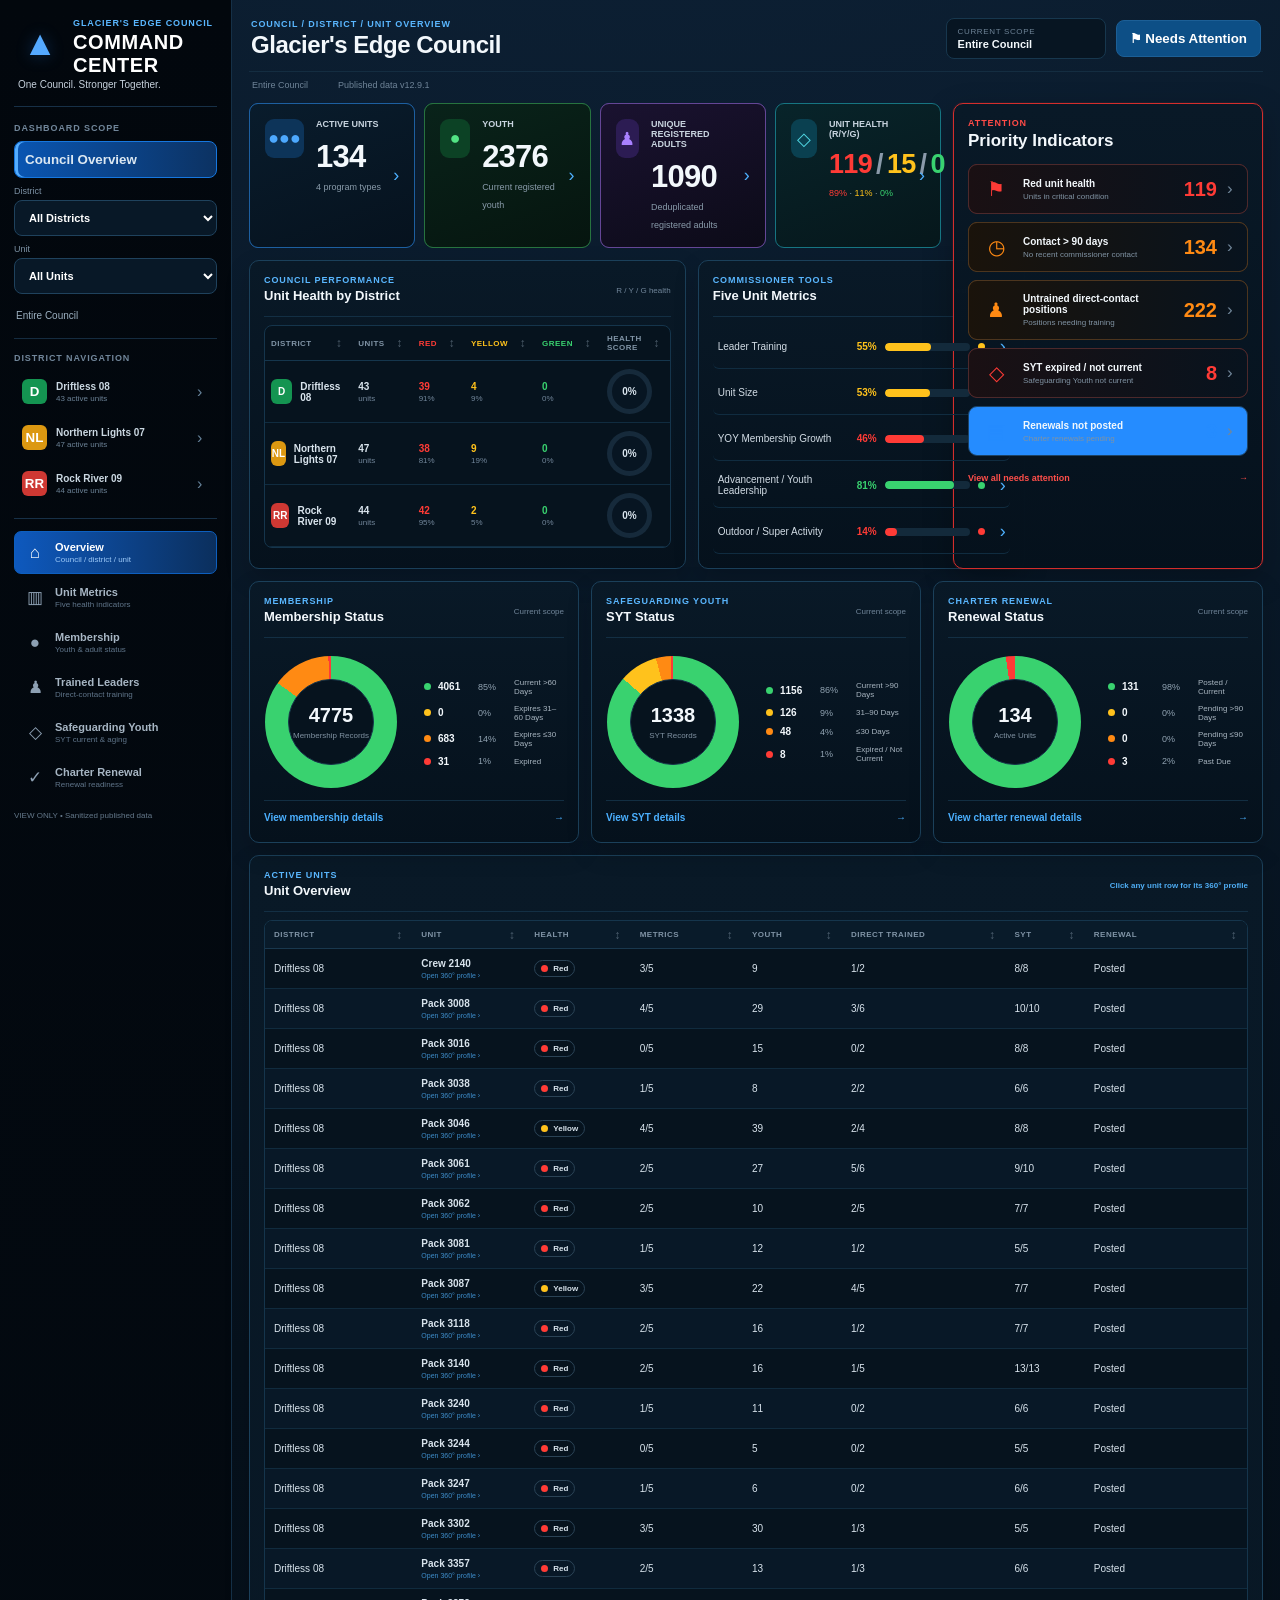
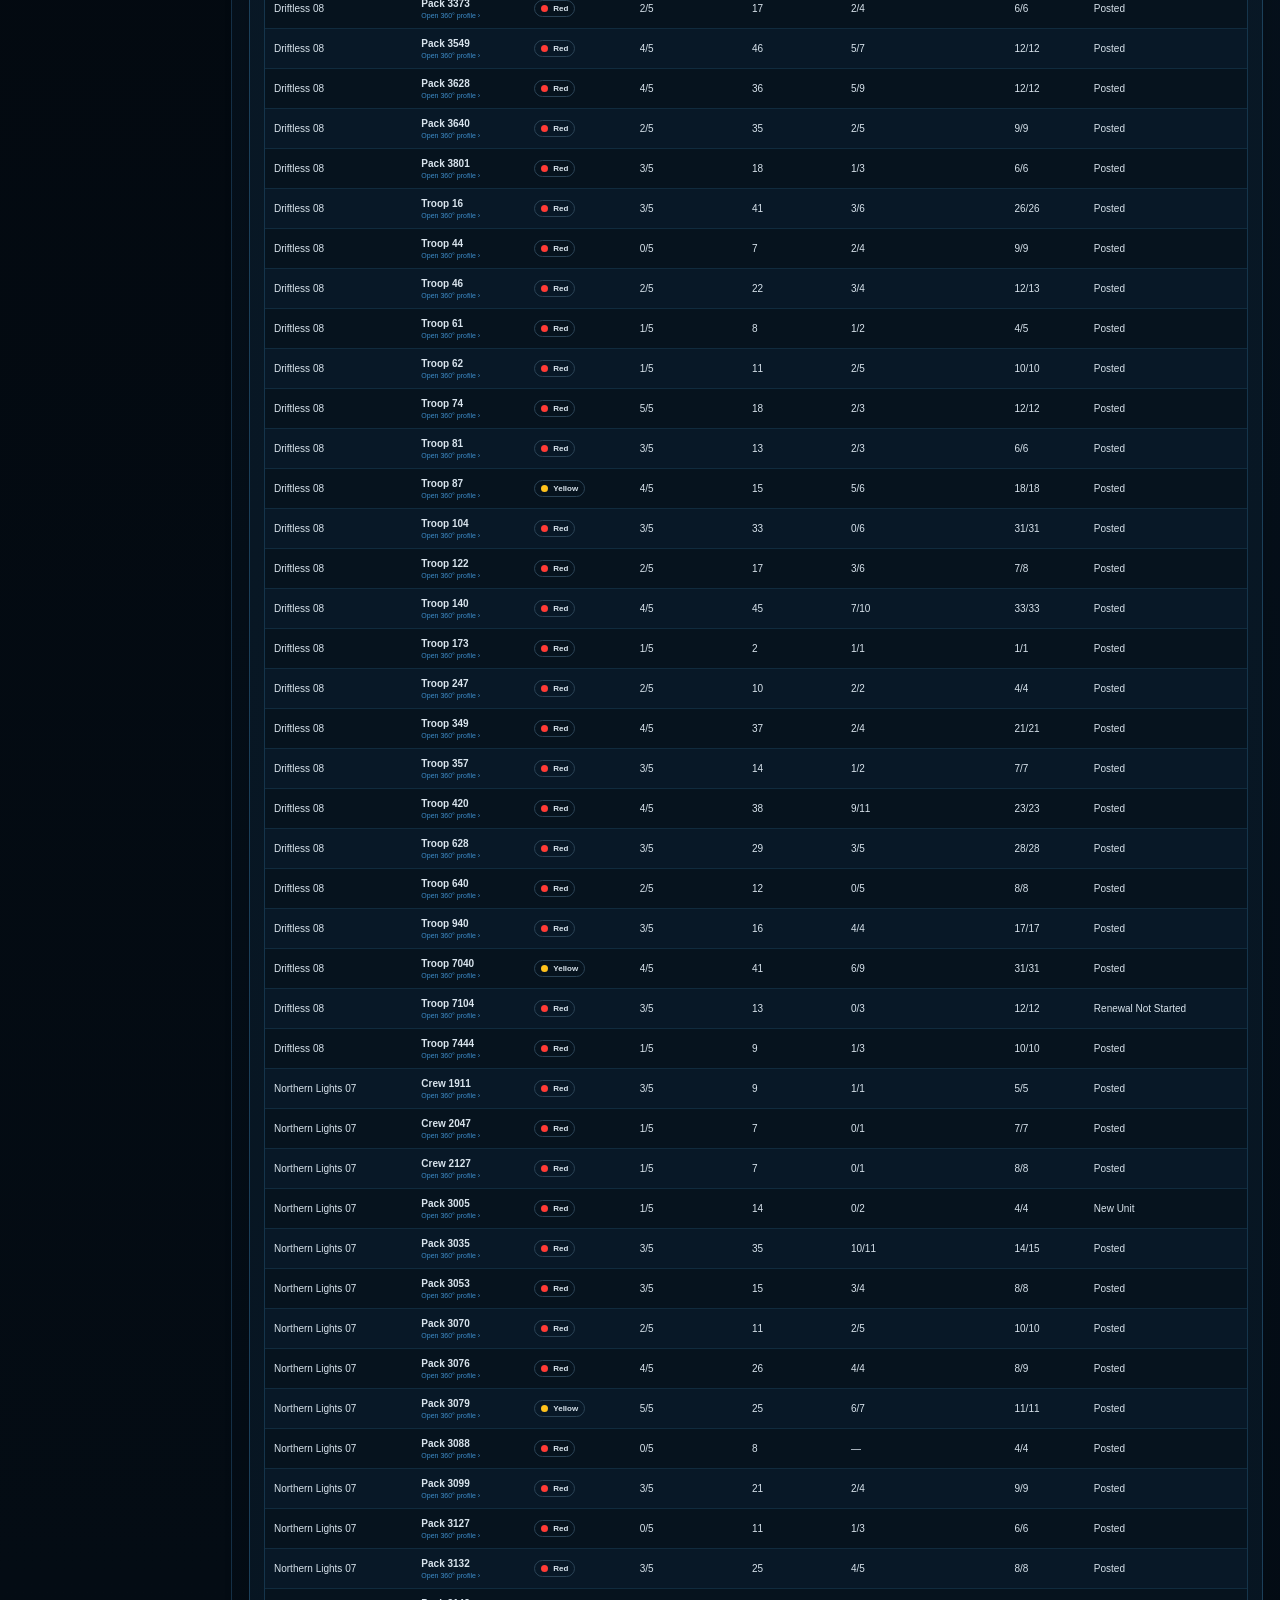
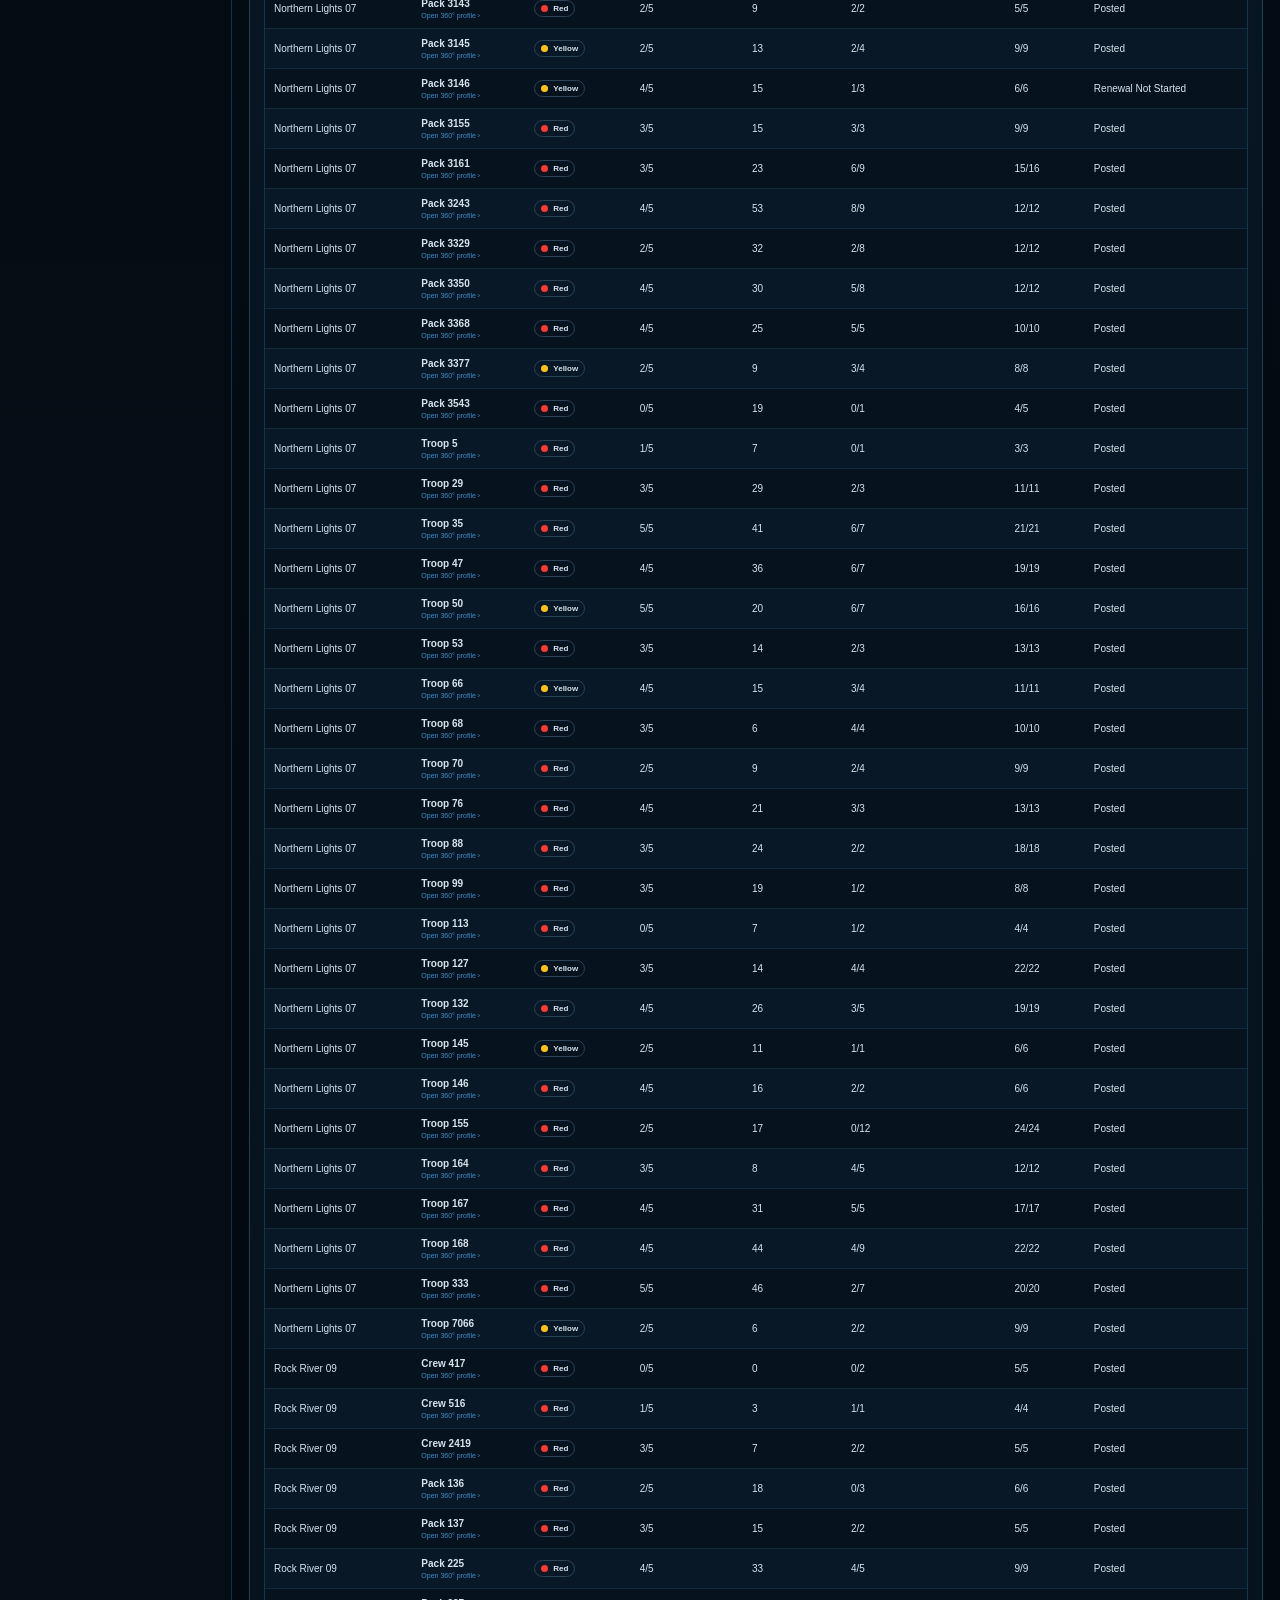
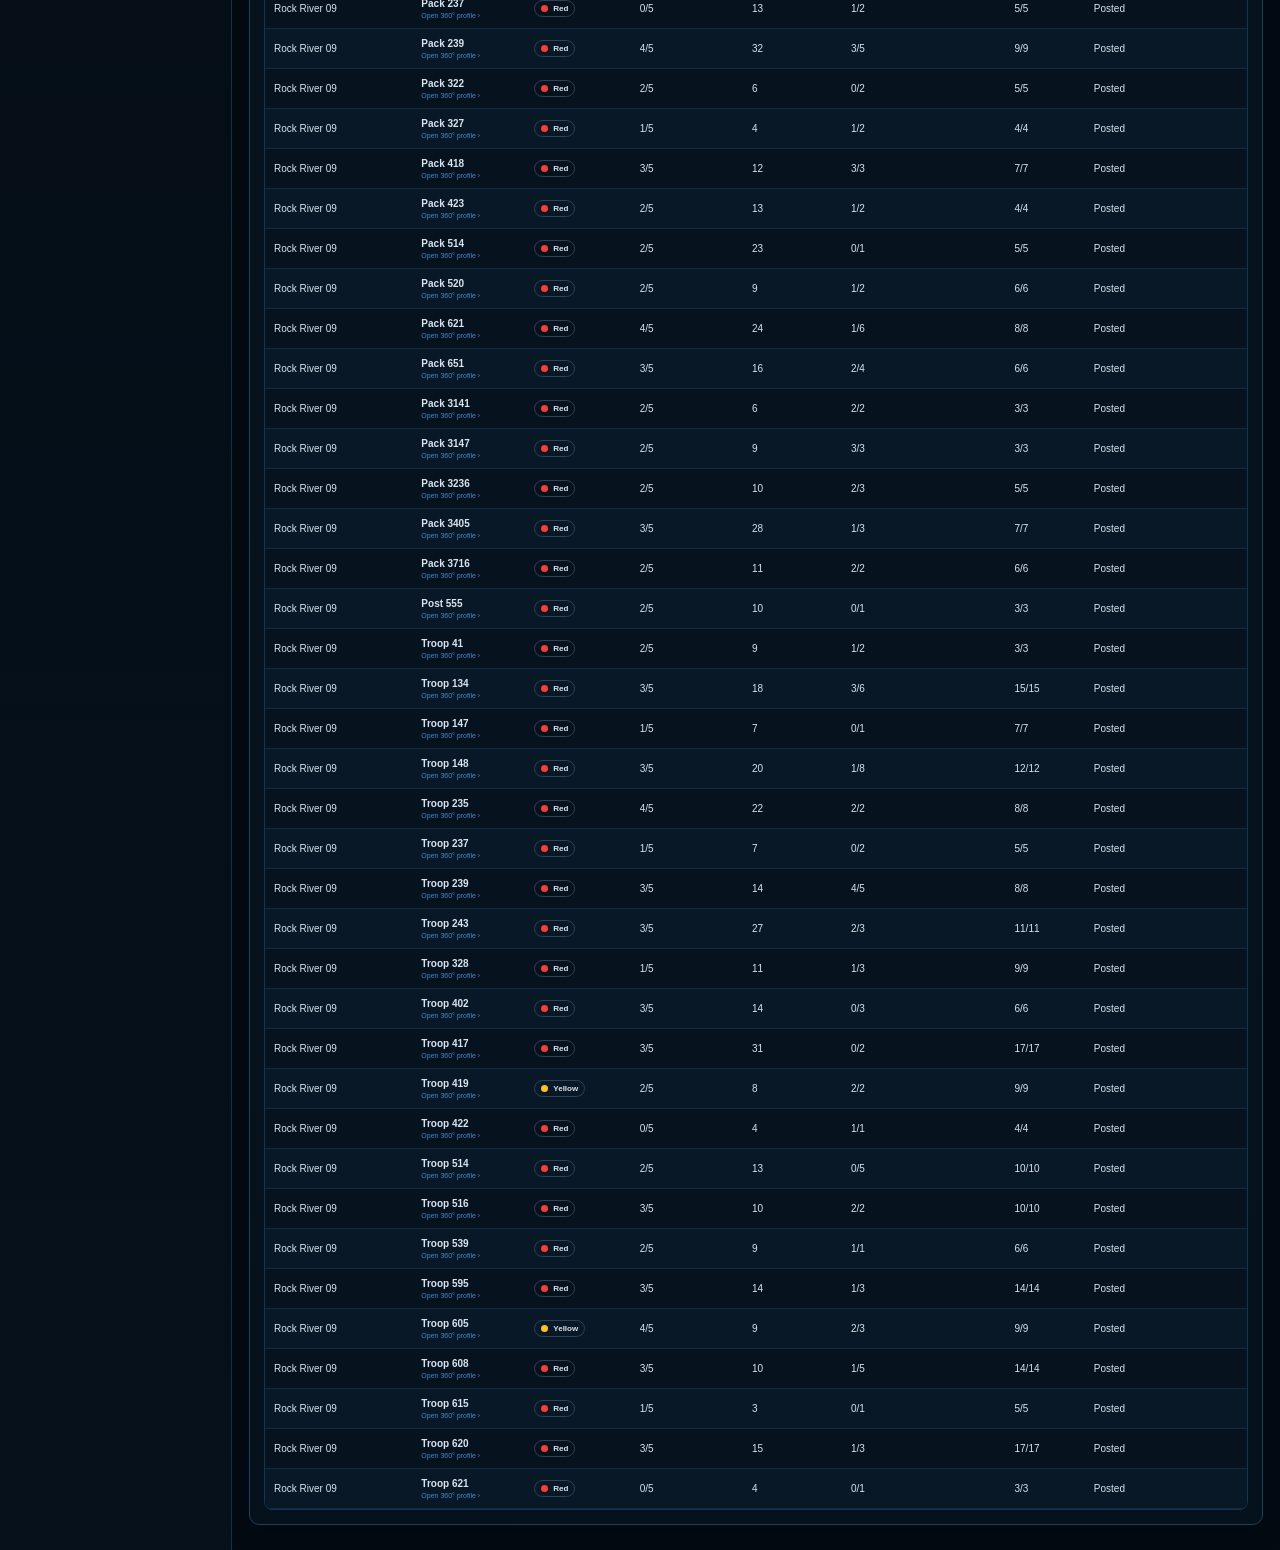
==== commit 403a87eb: "Add files via upload" ====
--- a/index.html
+++ b/index.html
@@ -13,7 +13,7 @@
   <div class="overview-core">
     <div id="overviewKpis" class="hero-kpis"></div>
     <div class="overview-middle">
-      <section class="card scorecard-card"><div class="panel-heading"><div><div class="eyebrow">Council Performance</div><h3>Unit Health by District</h3></div><span class="panel-caption">R / Y / G health</span></div><div class="tablewrap clean-table"><table><thead><tr><th>District</th><th>Units</th><th class="r-text">Red</th><th class="y-text">Yellow</th><th class="g-text">Green</th><th>Health Score</th></tr></thead><tbody id="districtRows"></tbody></table></div></section>
+      <section class="card scorecard-card"><div class="panel-heading"><div><div class="eyebrow">Council Performance</div><h3>Unit Health by District</h3></div><span class="panel-caption">R / Y / G health</span></div><div class="tablewrap clean-table"><table><thead><tr><th data-sort-type="text">District</th><th data-sort-type="number">Units</th><th class="r-text" data-sort-type="number">Red</th><th class="y-text" data-sort-type="number">Yellow</th><th class="g-text" data-sort-type="number">Green</th><th data-sort-type="number">Health Score</th></tr></thead><tbody id="districtRows"></tbody></table></div></section>
       <section class="card metrics-summary-card"><div class="panel-heading"><div><div class="eyebrow">Commissioner Tools</div><h3>Five Unit Metrics</h3></div><span class="panel-caption">% units meeting</span></div><div id="overviewMetricBars" class="metric-bars"></div></section>
     </div>
   </div>
@@ -24,11 +24,11 @@
   <section class="card status-card"><div class="panel-heading"><div><div class="eyebrow">Safeguarding Youth</div><h3>SYT Status</h3></div><span class="scope-mini">Current scope</span></div><div id="sytDonut"></div><button class="panel-link" data-target-view="syt" type="button">View SYT details <span>→</span></button></section>
   <section class="card status-card"><div class="panel-heading"><div><div class="eyebrow">Charter Renewal</div><h3>Renewal Status</h3></div><span class="scope-mini">Current scope</span></div><div id="charterDonut"></div><button class="panel-link" data-target-view="charter" type="button">View charter renewal details <span>→</span></button></section>
 </div>
-<section class="card unit-table-card"><div class="panel-heading"><div><div class="eyebrow">Active Units</div><h3>Unit Overview</h3></div><span class="panel-caption">Click any unit row for its 360° profile</span></div><div class="tablewrap"><table><thead><tr><th>District</th><th>Unit</th><th>Health</th><th>Metrics</th><th>Youth</th><th>Direct Trained</th><th>SYT</th><th>Renewal</th></tr></thead><tbody id="unitRows"></tbody></table></div></section>
+<section class="card unit-table-card"><div class="panel-heading"><div><div class="eyebrow">Active Units</div><h3>Unit Overview</h3></div><span class="panel-caption">Click any unit row for its 360° profile</span></div><div class="tablewrap"><table><thead><tr><th data-sort-type="text">District</th><th data-sort-type="unit">Unit</th><th data-sort-type="health">Health</th><th data-sort-type="number">Metrics</th><th data-sort-type="number">Youth</th><th data-sort-type="number">Direct Trained</th><th data-sort-type="number">SYT</th><th data-sort-type="text">Renewal</th></tr></thead><tbody id="unitRows"></tbody></table></div></section>
 </section>
-<section id="metricsView" class="view" hidden><div id="metricsKpis" class="kpis"></div><section class="card"><div class="eyebrow">Five Commissioner Tools Metrics</div><h3>Health Indicators</h3><div id="metricIndicators" class="health-grid"></div></section><section class="card"><div class="tablewrap"><table><thead><tr><th>District</th><th>Unit</th><th>Health</th><th>Score</th><th>Youth</th><th>YOY</th><th>Retention</th><th>Last Contact</th><th>Commissioner</th></tr></thead><tbody id="metricRows"></tbody></table></div></section></section>
-<section id="membershipView" class="view" hidden><div id="membershipKpis" class="kpis"></div><section class="card"><div class="eyebrow">Registration Exposure</div><h3>Membership Aging</h3><div id="membershipBands" class="aging-bands"></div></section><section class="card"><div class="tablewrap"><table><thead><tr><th>District</th><th>Unit</th><th>Youth Current</th><th>Youth ≤30</th><th>Youth Expired</th><th>Adults Current</th><th>Adults ≤30</th><th>Adults Expired</th></tr></thead><tbody id="membershipRows"></tbody></table></div></section></section>
-<section id="trainingView" class="view" hidden><div id="trainingKpis" class="kpis"></div><section class="card"><div class="eyebrow">Direct Contact Training</div><h3>By Program</h3><div id="trainingBars" class="bars"></div></section><section class="card"><div class="tablewrap"><table><thead><tr><th>District</th><th>Unit</th><th>Position / Program</th><th>Direct</th><th>Trained</th><th>Count</th></tr></thead><tbody id="trainingRows"></tbody></table></div></section></section>
-<section id="sytView" class="view" hidden><div id="sytKpis" class="kpis"></div><section class="card"><div class="eyebrow">SYT Aging</div><h3>Registration Records</h3><div id="sytBands" class="aging-bands"></div></section><section class="card"><div class="tablewrap"><table><thead><tr><th>District</th><th>Unit</th><th>Status</th><th>Count</th></tr></thead><tbody id="sytRows"></tbody></table></div></section></section>
-<section id="charterView" class="view" hidden><div id="charterKpis" class="kpis"></div><section class="card"><div class="eyebrow">Renewal Aging</div><h3>Charter Status</h3><div id="charterBands" class="aging-bands"></div></section><section class="card"><div class="tablewrap"><table><thead><tr><th>District</th><th>Unit</th><th>Chartered Organization</th><th>Status</th><th>Expiry</th><th>Youth</th><th>Adults</th></tr></thead><tbody id="charterRows"></tbody></table></div></section></section>
+<section id="metricsView" class="view" hidden><div id="metricsKpis" class="kpis"></div><section class="card"><div class="eyebrow">Five Commissioner Tools Metrics</div><h3>Health Indicators</h3><div id="metricIndicators" class="health-grid"></div></section><section class="card"><div class="tablewrap"><table><thead><tr><th data-sort-type="text">District</th><th data-sort-type="unit">Unit</th><th data-sort-type="health">Health</th><th data-sort-type="number">Score</th><th data-sort-type="number">Youth</th><th data-sort-type="number">YOY</th><th data-sort-type="number">Retention</th><th data-sort-type="date">Last Contact</th><th data-sort-type="text">Commissioner</th></tr></thead><tbody id="metricRows"></tbody></table></div></section></section>
+<section id="membershipView" class="view" hidden><div id="membershipKpis" class="kpis"></div><section class="card"><div class="eyebrow">Registration Exposure</div><h3>Membership Aging</h3><div id="membershipBands" class="aging-bands"></div></section><section class="card"><div class="tablewrap"><table><thead><tr><th data-sort-type="text">District</th><th data-sort-type="unit">Unit</th><th data-sort-type="number">Youth Current</th><th data-sort-type="number">Youth ≤30</th><th data-sort-type="number">Youth Expired</th><th data-sort-type="number">Adults Current</th><th data-sort-type="number">Adults ≤30</th><th data-sort-type="number">Adults Expired</th></tr></thead><tbody id="membershipRows"></tbody></table></div></section></section>
+<section id="trainingView" class="view" hidden><div id="trainingKpis" class="kpis"></div><section class="card"><div class="eyebrow">Direct Contact Training</div><h3>By Program</h3><div id="trainingBars" class="bars"></div></section><section class="card"><div class="tablewrap"><table><thead><tr><th data-sort-type="text">District</th><th data-sort-type="unit">Unit</th><th data-sort-type="text">Position / Program</th><th data-sort-type="yesno">Direct</th><th data-sort-type="yesno">Trained</th><th data-sort-type="number">Count</th></tr></thead><tbody id="trainingRows"></tbody></table></div></section></section>
+<section id="sytView" class="view" hidden><div id="sytKpis" class="kpis"></div><section class="card"><div class="eyebrow">SYT Aging</div><h3>Registration Records</h3><div id="sytBands" class="aging-bands"></div></section><section class="card"><div class="tablewrap"><table><thead><tr><th data-sort-type="text">District</th><th data-sort-type="unit">Unit</th><th data-sort-type="syt">Status</th><th data-sort-type="number">Count</th></tr></thead><tbody id="sytRows"></tbody></table></div></section></section>
+<section id="charterView" class="view" hidden><div id="charterKpis" class="kpis"></div><section class="card"><div class="eyebrow">Renewal Aging</div><h3>Charter Status</h3><div id="charterBands" class="aging-bands"></div></section><section class="card"><div class="tablewrap"><table><thead><tr><th data-sort-type="text">District</th><th data-sort-type="unit">Unit</th><th data-sort-type="text">Chartered Organization</th><th data-sort-type="text">Status</th><th data-sort-type="date">Expiry</th><th data-sort-type="number">Youth</th><th data-sort-type="number">Adults</th></tr></thead><tbody id="charterRows"></tbody></table></div></section></section>
 </main></div><script src="data.js"></script><script src="script.js"></script></body></html>
--- a/style.css
+++ b/style.css
@@ -32,3 +32,25 @@
 .metric-filter-banner button{border:1px solid #3d7fba;border-radius:8px;background:#123b5d;color:#fff;font-weight:700;padding:8px 12px;cursor:pointer}
 .metric-filter-banner button:hover{background:#18507d}
 .empty-filter-row{text-align:center!important;padding:28px!important;color:#9eb9cf!important;font-style:italic}
+
+/* v12.7 clickable dashboard KPI filters */
+.kpi-filter{position:relative;width:100%;text-align:left;color:inherit;font:inherit;cursor:pointer;appearance:none;transition:border-color .16s ease,background .16s ease,transform .16s ease}
+.kpi-filter .kpi-arrow{position:absolute;right:10px;top:9px;font-style:normal;font-size:18px;color:#61829c;transition:color .16s ease,transform .16s ease}
+.kpi-filter:hover{border-color:#438bc2;background:#0a2031;transform:translateY(-1px)}
+.kpi-filter:hover .kpi-arrow{color:#8bc8f5;transform:translateX(2px)}
+.kpi-filter:focus-visible{outline:2px solid #69bfff;outline-offset:2px}
+.kpi-filter.selected{border-color:#5eb9ff;box-shadow:inset 0 0 0 1px #2e7db6;background:#0b263b}
+.kpi-filter.selected.green{border-color:var(--green);box-shadow:inset 0 0 0 1px #267344;background:#0a281a}
+.kpi-filter.selected.yellow{border-color:var(--yellow);box-shadow:inset 0 0 0 1px #8a671b;background:#2a2109}
+.kpi-filter.selected.red{border-color:var(--red);box-shadow:inset 0 0 0 1px #8d3436;background:#2b1215}
+.kpi-filter-banner{margin-top:-4px;margin-bottom:12px}
+
+
+/* v12.8 sortable table headers */
+th.sortable-th{cursor:pointer;user-select:none;position:relative;padding-right:28px!important;transition:background .15s ease,color .15s ease}
+th.sortable-th::after{content:'↕';position:absolute;right:10px;top:50%;transform:translateY(-50%);font-size:12px;color:var(--muted);opacity:.55}
+th.sortable-th:hover,th.sortable-th:focus{background:#162b40;color:#fff;outline:none}
+th.sortable-th:focus-visible{box-shadow:inset 0 0 0 2px var(--blue)}
+th.sortable-th.sort-asc::after{content:'▲';color:var(--blue);opacity:1}
+th.sortable-th.sort-desc::after{content:'▼';color:var(--blue);opacity:1}
+th.sortable-th[aria-sort="ascending"],th.sortable-th[aria-sort="descending"]{color:#fff;background:#13283d}
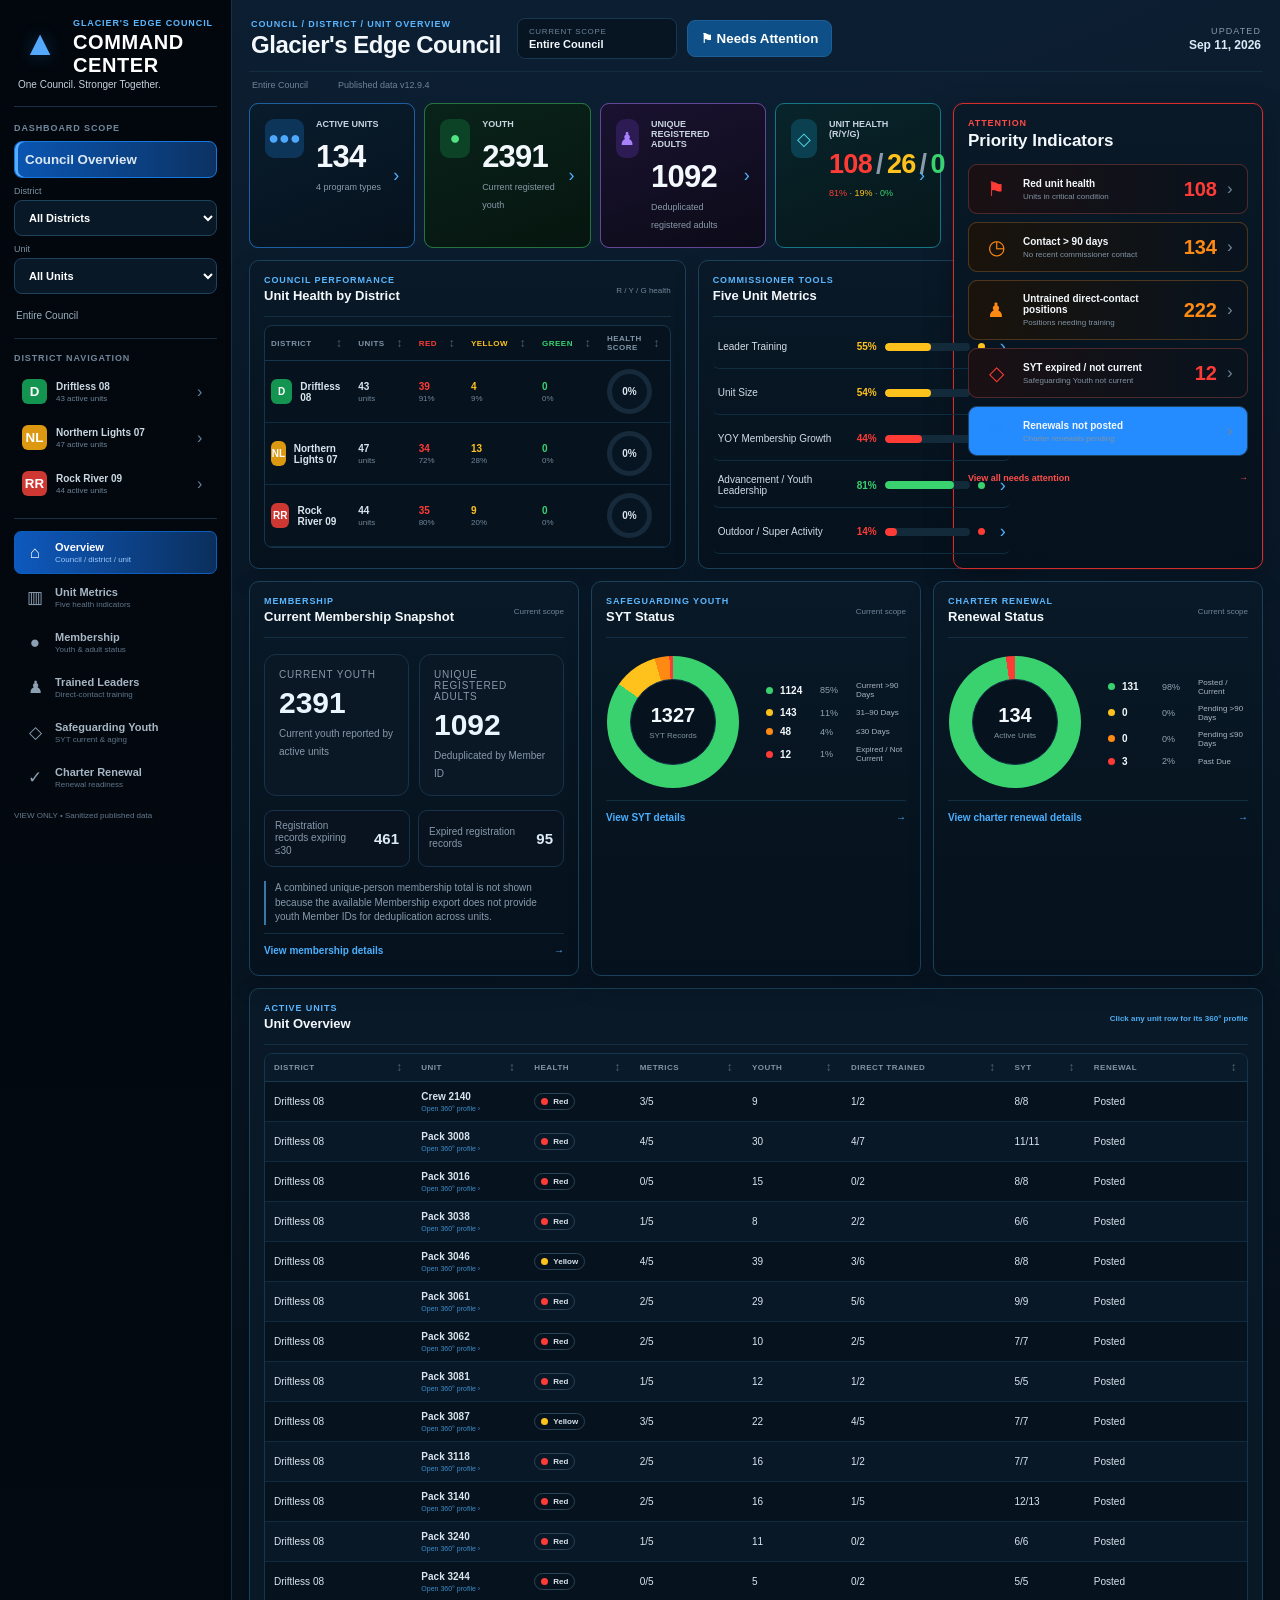
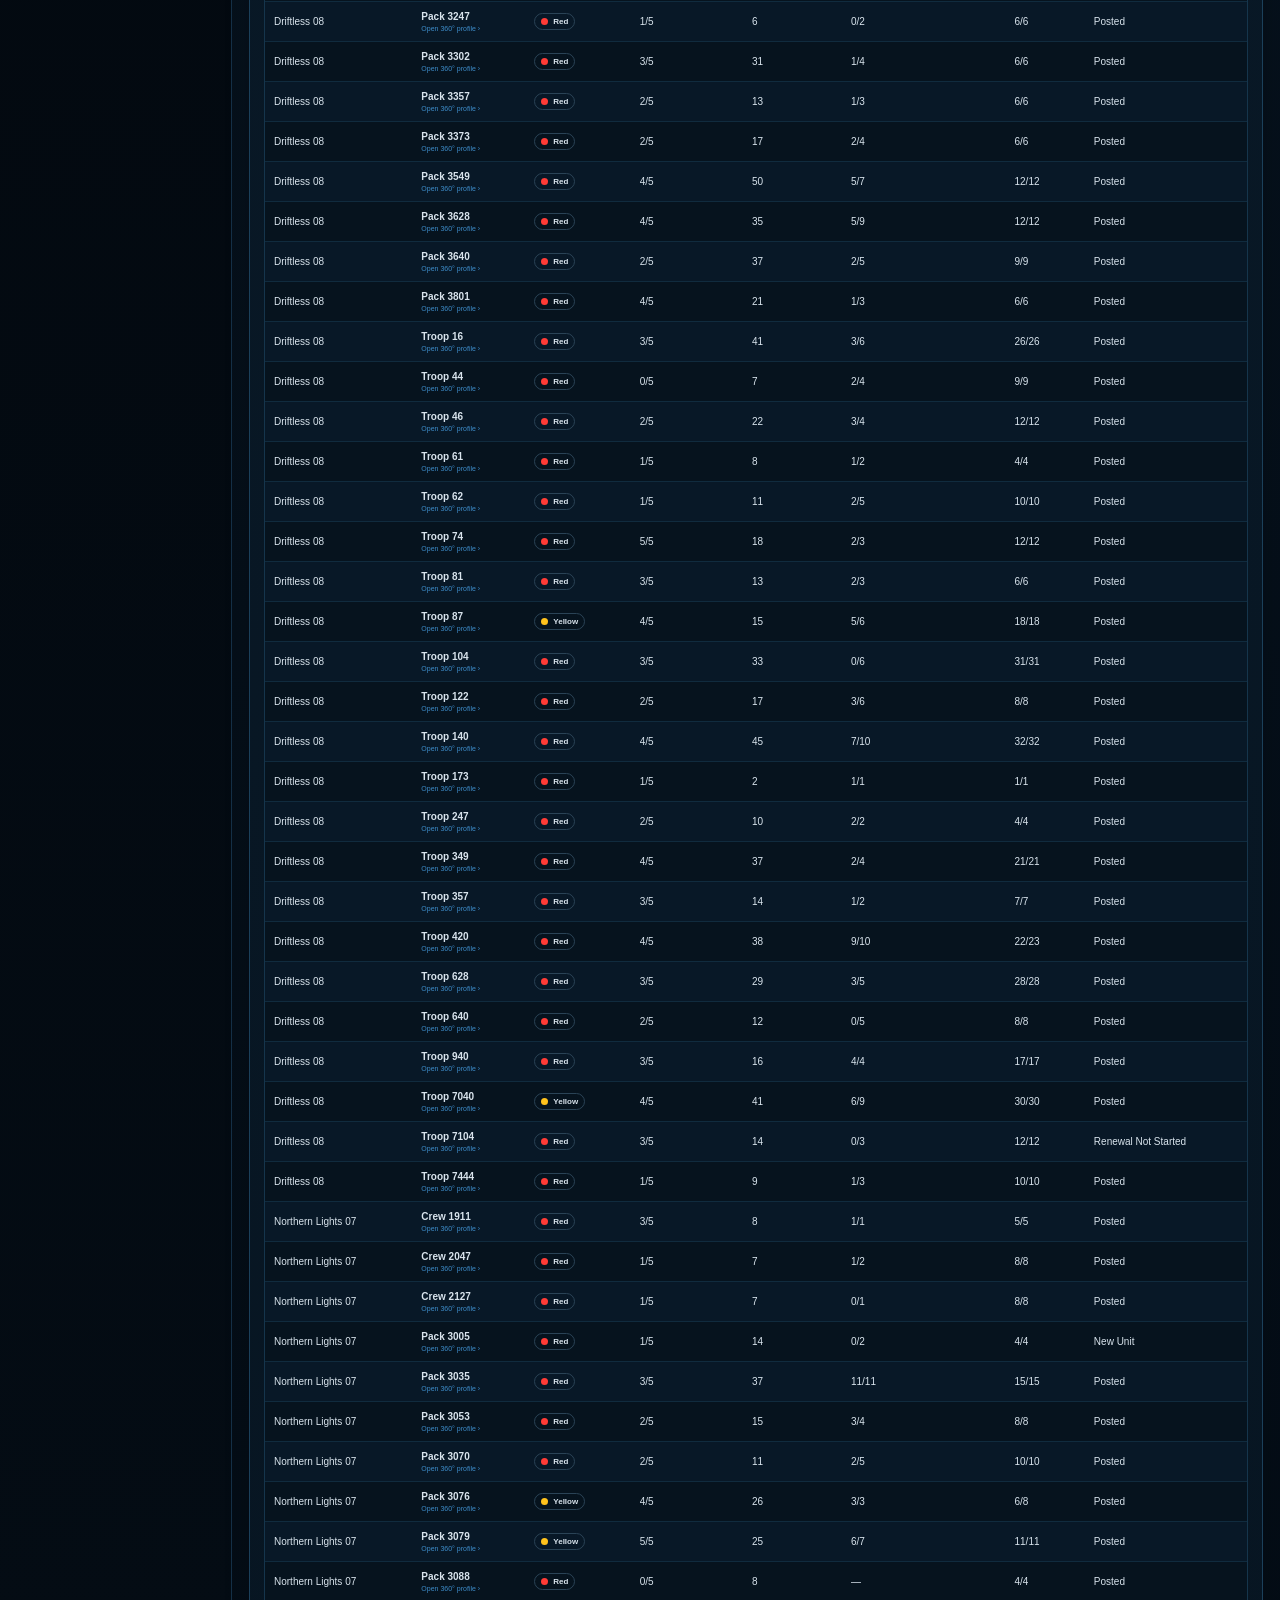
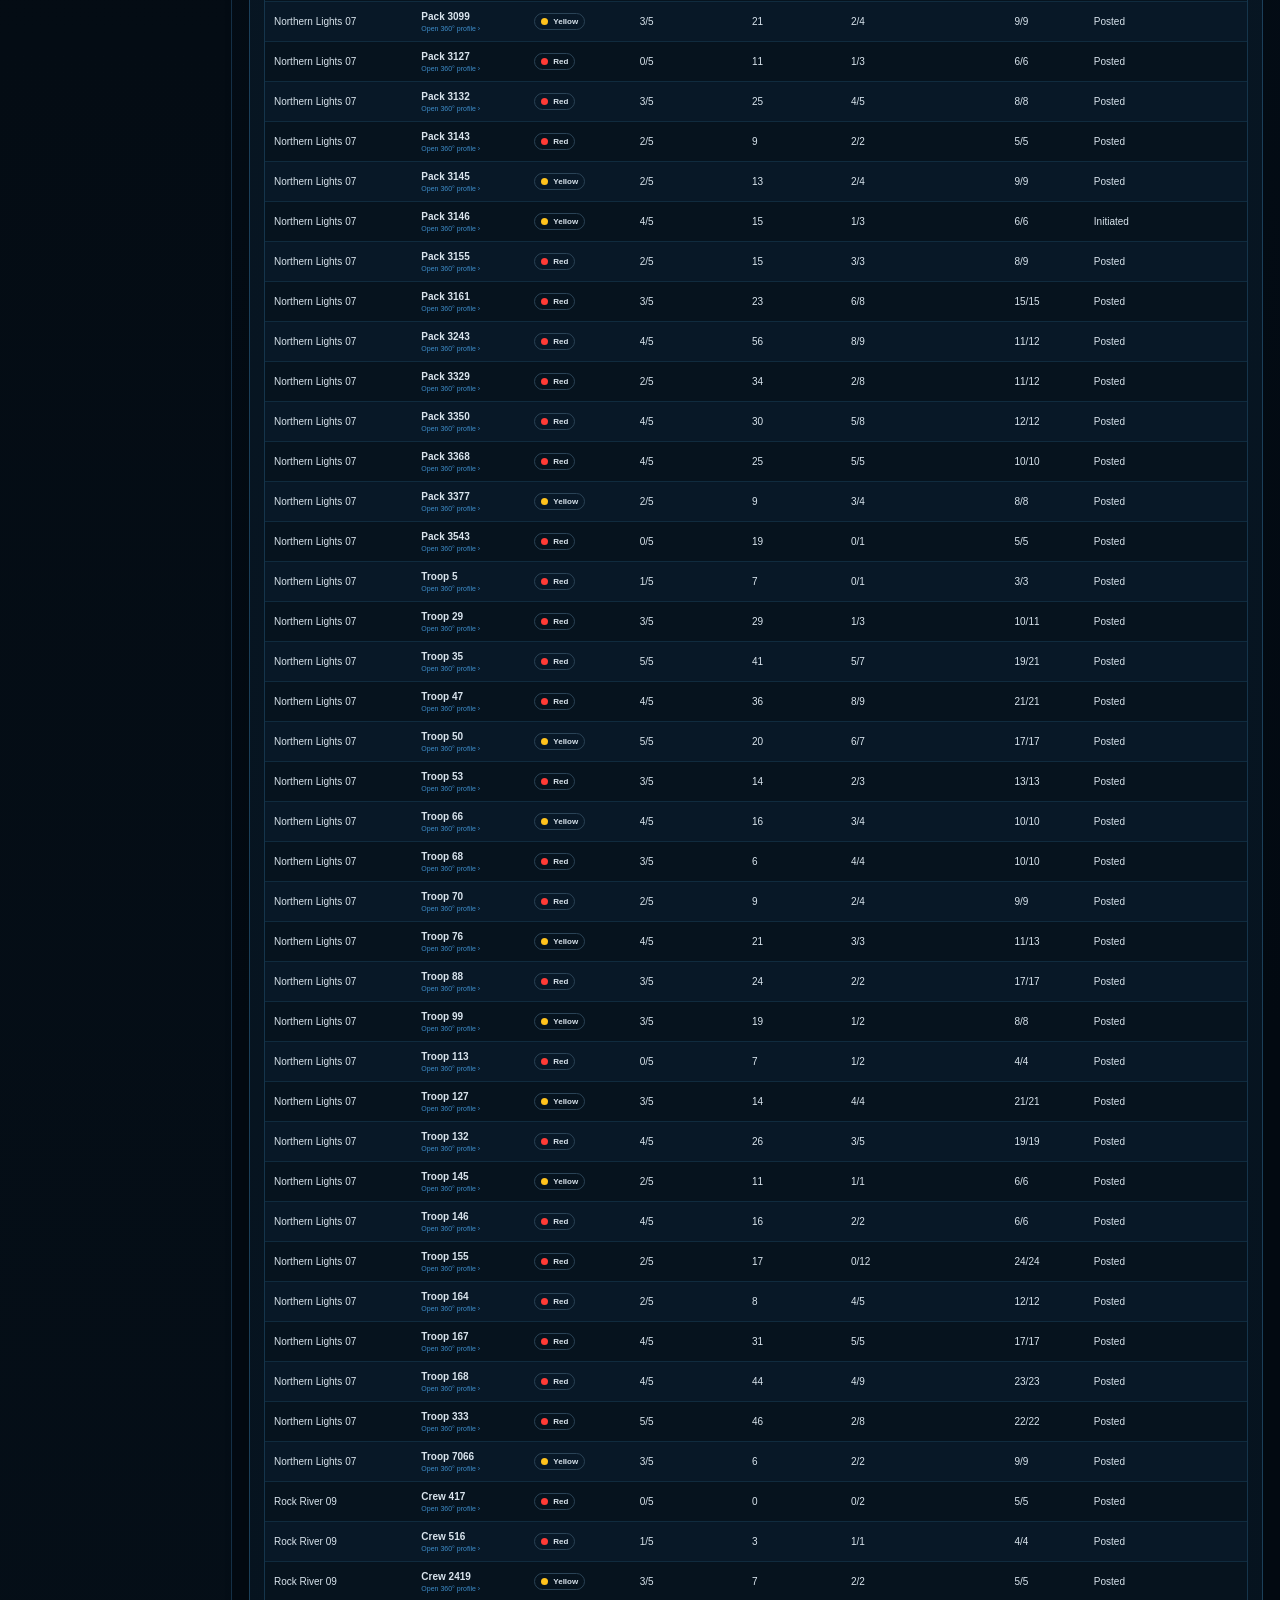
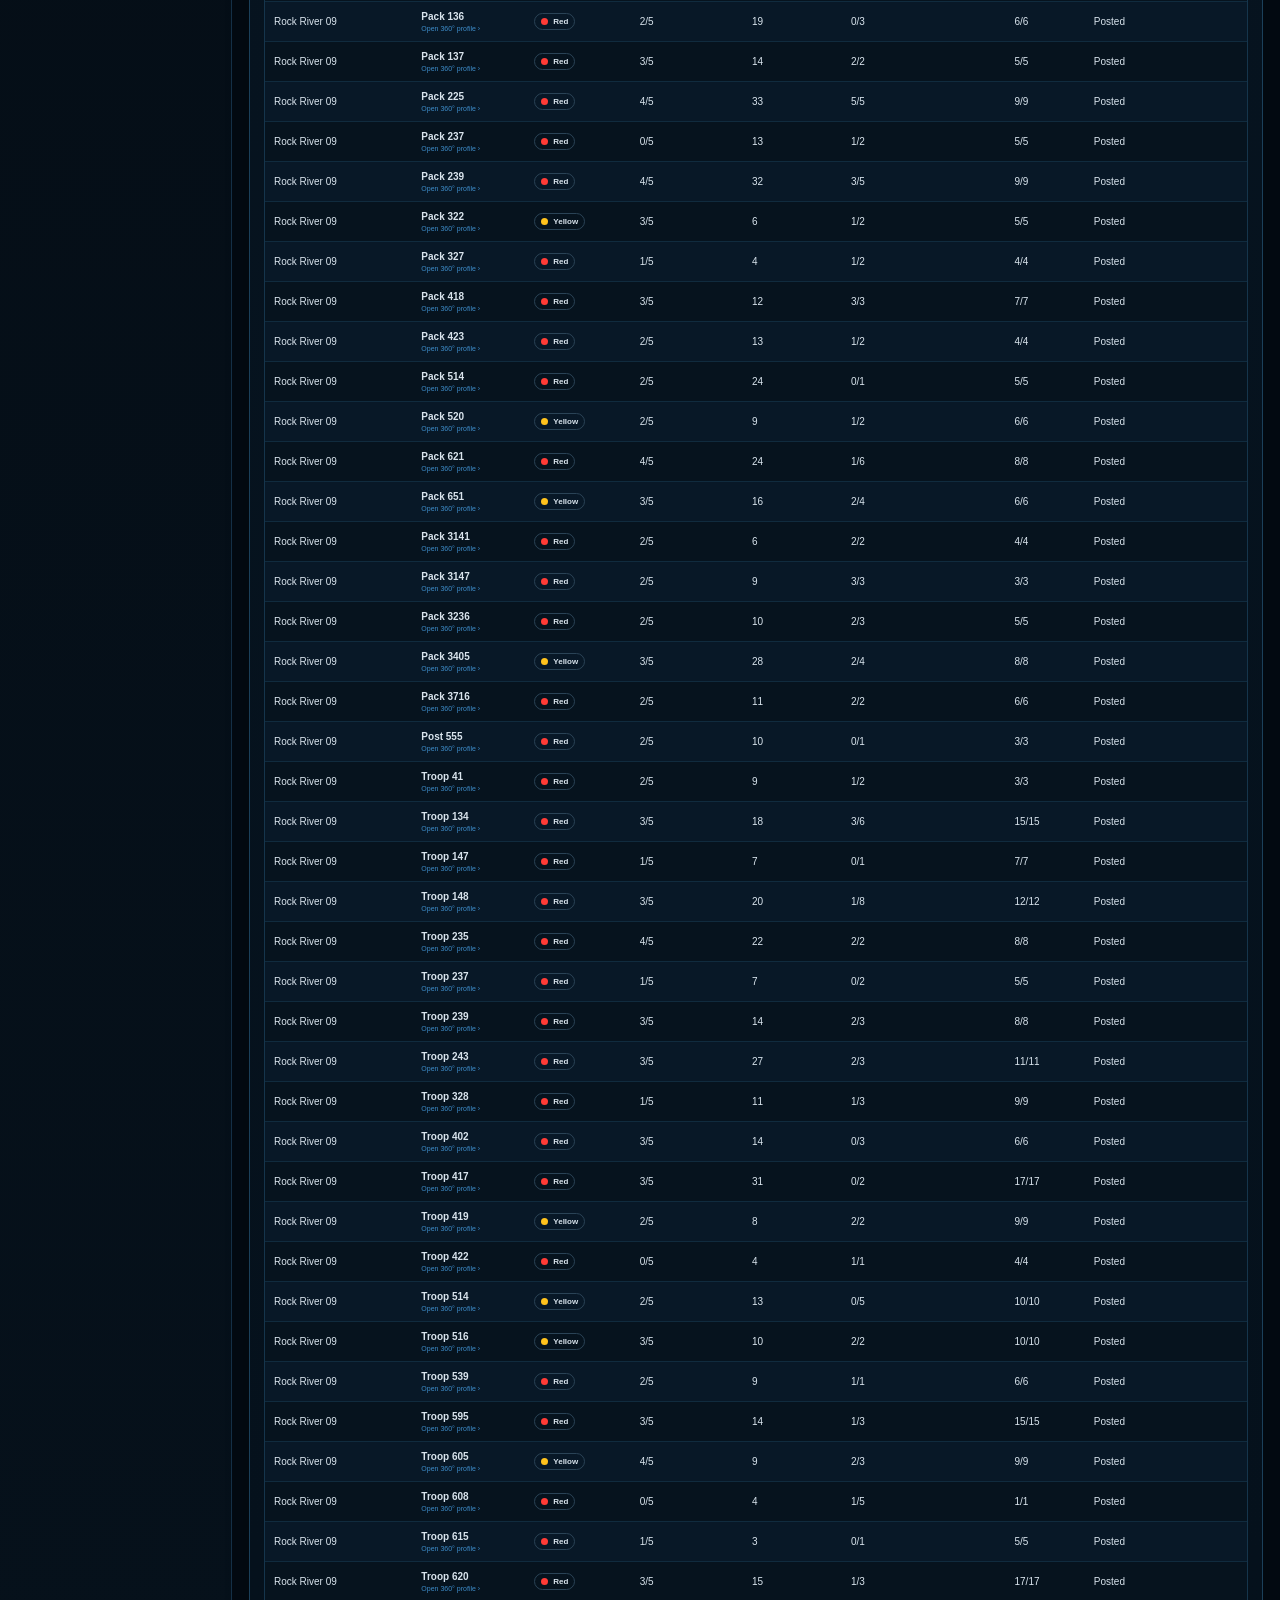
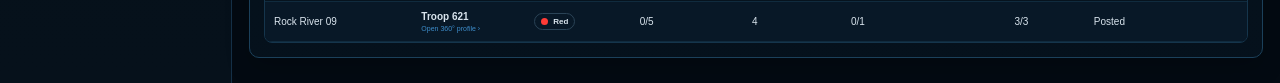
==== commit ae201a16: "Add files via upload" ====
--- a/index.html
+++ b/index.html
@@ -4,7 +4,7 @@
 <nav><button class="nav active" data-view="overview"><span class="nav-icon">⌂</span><span><b>Overview</b><small>Council / district / unit</small></span></button><button class="nav" data-view="metrics"><span class="nav-icon">▥</span><span><b>Unit Metrics</b><small>Five health indicators</small></span></button><button class="nav" data-view="membership"><span class="nav-icon">●</span><span><b>Membership</b><small>Youth & adult status</small></span></button><button class="nav" data-view="training"><span class="nav-icon">♟</span><span><b>Trained Leaders</b><small>Direct-contact training</small></span></button><button class="nav" data-view="syt"><span class="nav-icon">◇</span><span><b>Safeguarding Youth</b><small>SYT current & aging</small></span></button><button class="nav" data-view="charter"><span class="nav-icon">✓</span><span><b>Charter Renewal</b><small>Renewal readiness</small></span></button></nav>
 <div id="adminSources" class="file-panel"><div class="file-title">Council Data Sources</div><label class="filebox"><span><b>Unit Metrics</b><small id="metricsStatus">Not loaded</small></span><input id="metricsFile" type="file" accept=".csv"><i>Upload</i></label><label class="filebox"><span><b>Trained Leaders</b><small id="trainingStatus">Not loaded</small></span><input id="trainingFile" type="file" accept=".csv"><i>Upload</i></label><label class="filebox"><span><b>Safeguarding Youth</b><small id="sytStatus">Not loaded</small></span><input id="sytFile" type="file" accept=".csv"><i>Upload</i></label><label class="filebox"><span><b>Charter Renewal</b><small id="charterStatus">Not loaded</small></span><input id="charterFile" type="file" accept=".csv"><i>Upload</i></label><label class="filebox"><span><b>Membership</b><small id="membershipStatus">Not loaded</small></span><input id="membershipFile" type="file" accept=".csv"><i>Upload</i></label></div>
 <div id="viewerNote" class="privacy" hidden>VIEW ONLY • Sanitized published data</div><div id="adminNote" class="privacy">ADMIN • CSVs stay in this browser</div></aside>
-<main class="main"><header class="topbar"><div class="command-title"><div id="viewEyebrow" class="eyebrow">Council Overview</div><h2 id="viewTitle">Glacier's Edge Council</h2></div><div class="top-actions"><div class="scope-readout"><span>Current Scope</span><strong id="scopeTop">Entire Council</strong></div><button id="attentionBtn" class="attention-toggle"><span>⚑</span> Needs Attention</button></div></header><div class="meta"><span id="metaScope">Entire Council</span><span id="metaDate"></span><span id="dataState"></span></div>
+<main class="main"><header class="topbar"><div class="command-title"><div id="viewEyebrow" class="eyebrow">Council Overview</div><h2 id="viewTitle">Glacier's Edge Council</h2></div><div class="top-actions"><div class="scope-readout"><span>Current Scope</span><strong id="scopeTop">Entire Council</strong></div><button id="attentionBtn" class="attention-toggle"><span>⚑</span> Needs Attention</button></div><div class="updated-date"><span>Updated</span><strong id="dashboardUpdatedDate">—</strong></div></header><div class="meta"><span id="metaScope">Entire Council</span><span id="metaDate"></span><span id="dataState"></span></div>
 <section id="emptyState" class="empty card"><h2>Load the five Glacier's Edge Council reports</h2><p>Unit Metrics and Charter Renewal define the active unit roster. Training, SYT, and Membership enrich those units.</p></section>
 <section id="publishPanel" class="card publish-panel"><div class="section-head"><div><div class="eyebrow">Viewer Publishing</div><h3>Generate Sanitized Viewer data.js</h3><p>Publishes unit and district aggregates only; names, member IDs, email, phone, and addresses are excluded.</p></div><button id="publishBtn" class="publish-btn">Generate Viewer data.js</button></div><div id="publishStatus" class="muted">Load council reports first.</div></section>
 <section id="overviewView" class="view" hidden>
@@ -20,15 +20,15 @@
   <aside class="card priority-panel"><div class="priority-heading"><div class="eyebrow red-eyebrow">Attention</div><h3>Priority Indicators</h3></div><div id="priorityList" class="priority-stack"></div><button id="priorityAction" class="priority-action" type="button">View all needs attention <span>→</span></button></aside>
 </div>
 <div class="status-grid">
-  <section class="card status-card"><div class="panel-heading"><div><div class="eyebrow">Membership</div><h3>Membership Status</h3></div><span class="scope-mini">Current scope</span></div><div id="membershipDonut"></div><button class="panel-link" data-target-view="membership" type="button">View membership details <span>→</span></button></section>
+  <section class="card status-card"><div class="panel-heading"><div><div class="eyebrow">Membership</div><h3>Current Membership Snapshot</h3></div><span class="scope-mini">Current scope</span></div><div id="membershipDonut"></div><button class="panel-link" data-target-view="membership" type="button">View membership details <span>→</span></button></section>
   <section class="card status-card"><div class="panel-heading"><div><div class="eyebrow">Safeguarding Youth</div><h3>SYT Status</h3></div><span class="scope-mini">Current scope</span></div><div id="sytDonut"></div><button class="panel-link" data-target-view="syt" type="button">View SYT details <span>→</span></button></section>
   <section class="card status-card"><div class="panel-heading"><div><div class="eyebrow">Charter Renewal</div><h3>Renewal Status</h3></div><span class="scope-mini">Current scope</span></div><div id="charterDonut"></div><button class="panel-link" data-target-view="charter" type="button">View charter renewal details <span>→</span></button></section>
 </div>
 <section class="card unit-table-card"><div class="panel-heading"><div><div class="eyebrow">Active Units</div><h3>Unit Overview</h3></div><span class="panel-caption">Click any unit row for its 360° profile</span></div><div class="tablewrap"><table><thead><tr><th data-sort-type="text">District</th><th data-sort-type="unit">Unit</th><th data-sort-type="health">Health</th><th data-sort-type="number">Metrics</th><th data-sort-type="number">Youth</th><th data-sort-type="number">Direct Trained</th><th data-sort-type="number">SYT</th><th data-sort-type="text">Renewal</th></tr></thead><tbody id="unitRows"></tbody></table></div></section>
 </section>
 <section id="metricsView" class="view" hidden><div id="metricsKpis" class="kpis"></div><section class="card"><div class="eyebrow">Five Commissioner Tools Metrics</div><h3>Health Indicators</h3><div id="metricIndicators" class="health-grid"></div></section><section class="card"><div class="tablewrap"><table><thead><tr><th data-sort-type="text">District</th><th data-sort-type="unit">Unit</th><th data-sort-type="health">Health</th><th data-sort-type="number">Score</th><th data-sort-type="number">Youth</th><th data-sort-type="number">YOY</th><th data-sort-type="number">Retention</th><th data-sort-type="date">Last Contact</th><th data-sort-type="text">Commissioner</th></tr></thead><tbody id="metricRows"></tbody></table></div></section></section>
-<section id="membershipView" class="view" hidden><div id="membershipKpis" class="kpis"></div><section class="card"><div class="eyebrow">Registration Exposure</div><h3>Membership Aging</h3><div id="membershipBands" class="aging-bands"></div></section><section class="card"><div class="tablewrap"><table><thead><tr><th data-sort-type="text">District</th><th data-sort-type="unit">Unit</th><th data-sort-type="number">Youth Current</th><th data-sort-type="number">Youth ≤30</th><th data-sort-type="number">Youth Expired</th><th data-sort-type="number">Adults Current</th><th data-sort-type="number">Adults ≤30</th><th data-sort-type="number">Adults Expired</th></tr></thead><tbody id="membershipRows"></tbody></table></div></section></section>
+<section id="membershipView" class="view" hidden><div id="membershipKpis" class="kpis"></div><div class="data-definition-note"><strong>Adult count definitions:</strong> <b>Unique Registered Adults</b> is a deduplicated people count using Member ID. <b>Adult Registrations</b> counts unit registrations and may count the same person more than once when they serve in multiple units or positions.</div><section class="card"><div class="eyebrow">Registration Exposure</div><h3>Membership Aging</h3><div id="membershipBands" class="aging-bands"></div></section><section class="card"><div class="tablewrap"><table><thead><tr><th data-sort-type="text">District</th><th data-sort-type="unit">Unit</th><th data-sort-type="number">Youth Current</th><th data-sort-type="number">Youth ≤30</th><th data-sort-type="number">Youth Expired</th><th data-sort-type="number">Adult Registrations Current</th><th data-sort-type="number">Adult Reg. ≤30</th><th data-sort-type="number">Adult Reg. Expired</th></tr></thead><tbody id="membershipRows"></tbody></table></div></section></section>
 <section id="trainingView" class="view" hidden><div id="trainingKpis" class="kpis"></div><section class="card"><div class="eyebrow">Direct Contact Training</div><h3>By Program</h3><div id="trainingBars" class="bars"></div></section><section class="card"><div class="tablewrap"><table><thead><tr><th data-sort-type="text">District</th><th data-sort-type="unit">Unit</th><th data-sort-type="text">Position / Program</th><th data-sort-type="yesno">Direct</th><th data-sort-type="yesno">Trained</th><th data-sort-type="number">Count</th></tr></thead><tbody id="trainingRows"></tbody></table></div></section></section>
 <section id="sytView" class="view" hidden><div id="sytKpis" class="kpis"></div><section class="card"><div class="eyebrow">SYT Aging</div><h3>Registration Records</h3><div id="sytBands" class="aging-bands"></div></section><section class="card"><div class="tablewrap"><table><thead><tr><th data-sort-type="text">District</th><th data-sort-type="unit">Unit</th><th data-sort-type="syt">Status</th><th data-sort-type="number">Count</th></tr></thead><tbody id="sytRows"></tbody></table></div></section></section>
-<section id="charterView" class="view" hidden><div id="charterKpis" class="kpis"></div><section class="card"><div class="eyebrow">Renewal Aging</div><h3>Charter Status</h3><div id="charterBands" class="aging-bands"></div></section><section class="card"><div class="tablewrap"><table><thead><tr><th data-sort-type="text">District</th><th data-sort-type="unit">Unit</th><th data-sort-type="text">Chartered Organization</th><th data-sort-type="text">Status</th><th data-sort-type="date">Expiry</th><th data-sort-type="number">Youth</th><th data-sort-type="number">Adults</th></tr></thead><tbody id="charterRows"></tbody></table></div></section></section>
+<section id="charterView" class="view" hidden><div id="charterKpis" class="kpis"></div><section class="card"><div class="eyebrow">Renewal Aging</div><h3>Charter Status</h3><div id="charterBands" class="aging-bands"></div></section><section class="card"><div class="tablewrap"><table><thead><tr><th data-sort-type="text">District</th><th data-sort-type="unit">Unit</th><th data-sort-type="text">Chartered Organization</th><th data-sort-type="text">Status</th><th data-sort-type="date">Expiry</th><th data-sort-type="number">Youth</th><th data-sort-type="number">Adult Registrations</th></tr></thead><tbody id="charterRows"></tbody></table></div></section></section>
 </main></div><script src="data.js"></script><script src="script.js"></script></body></html>
--- a/style.css
+++ b/style.css
@@ -54,3 +54,23 @@
 th.sortable-th.sort-asc::after{content:'▲';color:var(--blue);opacity:1}
 th.sortable-th.sort-desc::after{content:'▼';color:var(--blue);opacity:1}
 th.sortable-th[aria-sort="ascending"],th.sortable-th[aria-sort="descending"]{color:#fff;background:#13283d}
+
+.updated-date{margin-left:auto;display:flex;flex-direction:column;align-items:flex-end;gap:2px;padding-left:16px}
+.updated-date span{font-size:9px;text-transform:uppercase;letter-spacing:.12em;color:var(--muted)}
+.updated-date strong{font-size:12px;color:#dbeaf7;white-space:nowrap}
+@media(max-width:700px){.updated-date{align-items:flex-start;margin-left:0;padding-left:0}}
+
+.data-definition-note{margin:-2px 0 16px;padding:11px 14px;border:1px solid #29445d;border-left:3px solid #79c2ff;border-radius:9px;background:#091726;color:#aebfd0;font-size:11px;line-height:1.5}.data-definition-note strong{color:#dcebf8}.data-definition-note b{color:#f0f7fd}
+
+/* Membership overview accuracy fix */
+.membership-overview-snapshot{display:grid;gap:14px;padding-top:8px}
+.membership-headline-grid{display:grid;grid-template-columns:1fr 1fr;gap:10px}
+.membership-headline{background:#0a1725;border:1px solid var(--line);border-radius:12px;padding:14px}
+.membership-headline span{display:block;color:var(--muted);font-size:10px;text-transform:uppercase;letter-spacing:.08em}
+.membership-headline strong{display:block;font-size:30px;line-height:1.05;margin:7px 0 4px;color:#e9f5ff}
+.membership-headline small{color:var(--muted);font-size:10px;line-height:1.35}
+.membership-record-strip{display:grid;grid-template-columns:1fr 1fr;gap:8px}
+.membership-record-strip>div{display:flex;justify-content:space-between;gap:12px;align-items:center;background:#09131f;border:1px solid var(--line);border-radius:9px;padding:9px 10px}
+.membership-record-strip span{font-size:10px;color:var(--muted);line-height:1.25}.membership-record-strip b{font-size:15px;color:#dcebf7}
+.membership-accuracy-note{margin:0;color:var(--muted);font-size:10px;line-height:1.45;border-left:2px solid #3977a8;padding-left:9px}
+@media(max-width:650px){.membership-headline-grid,.membership-record-strip{grid-template-columns:1fr}}
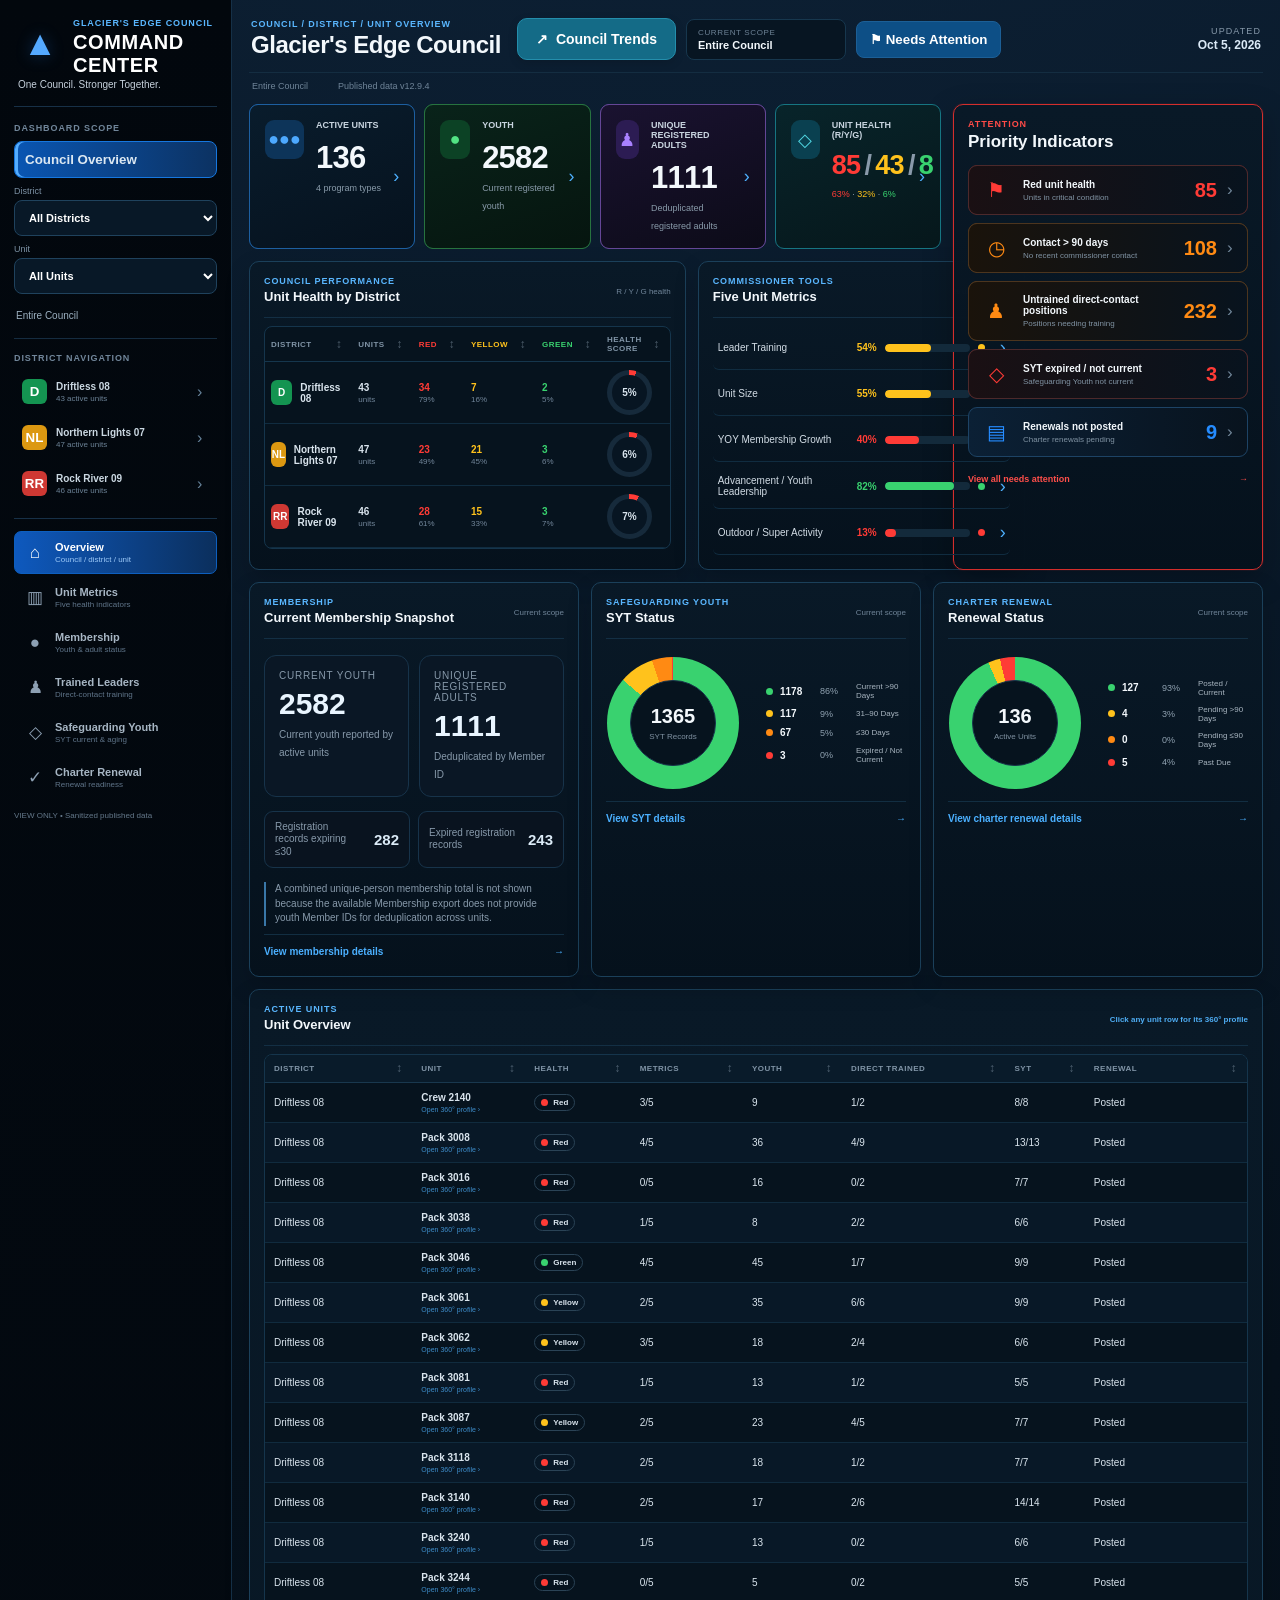
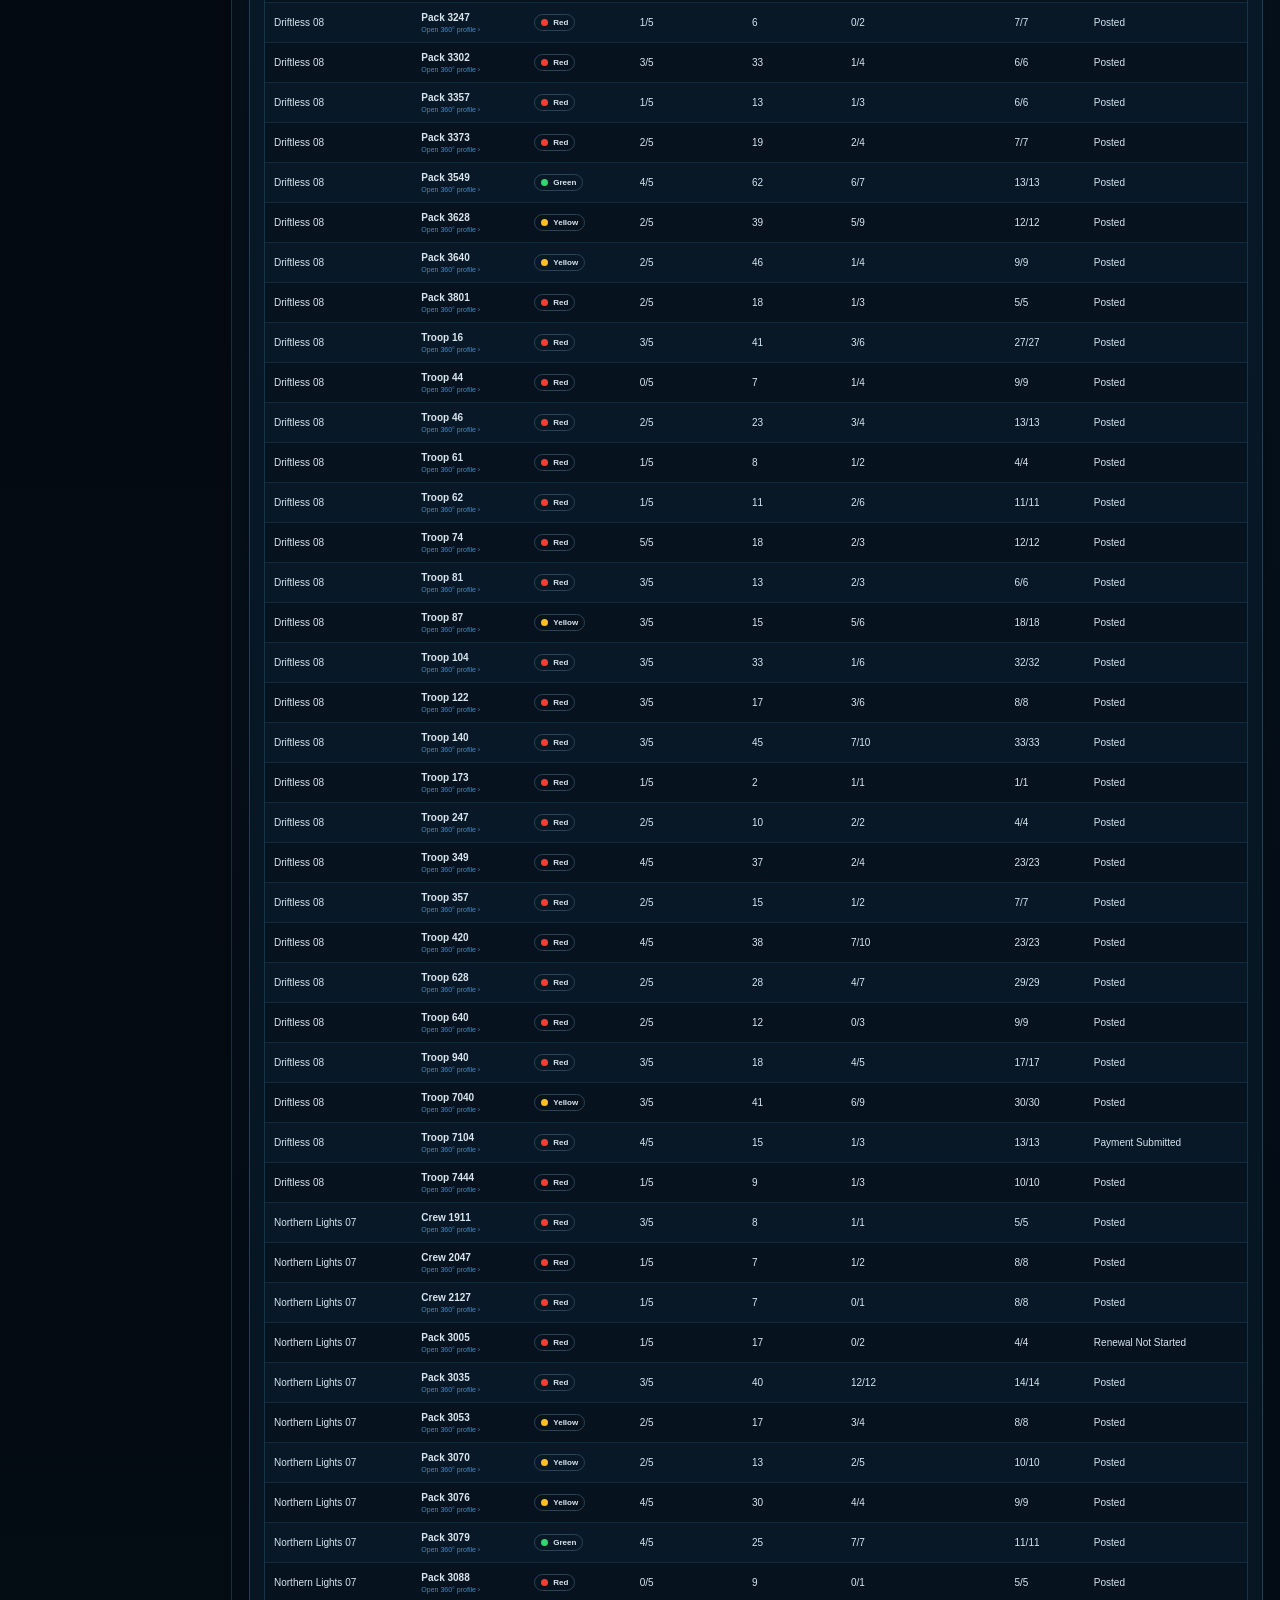
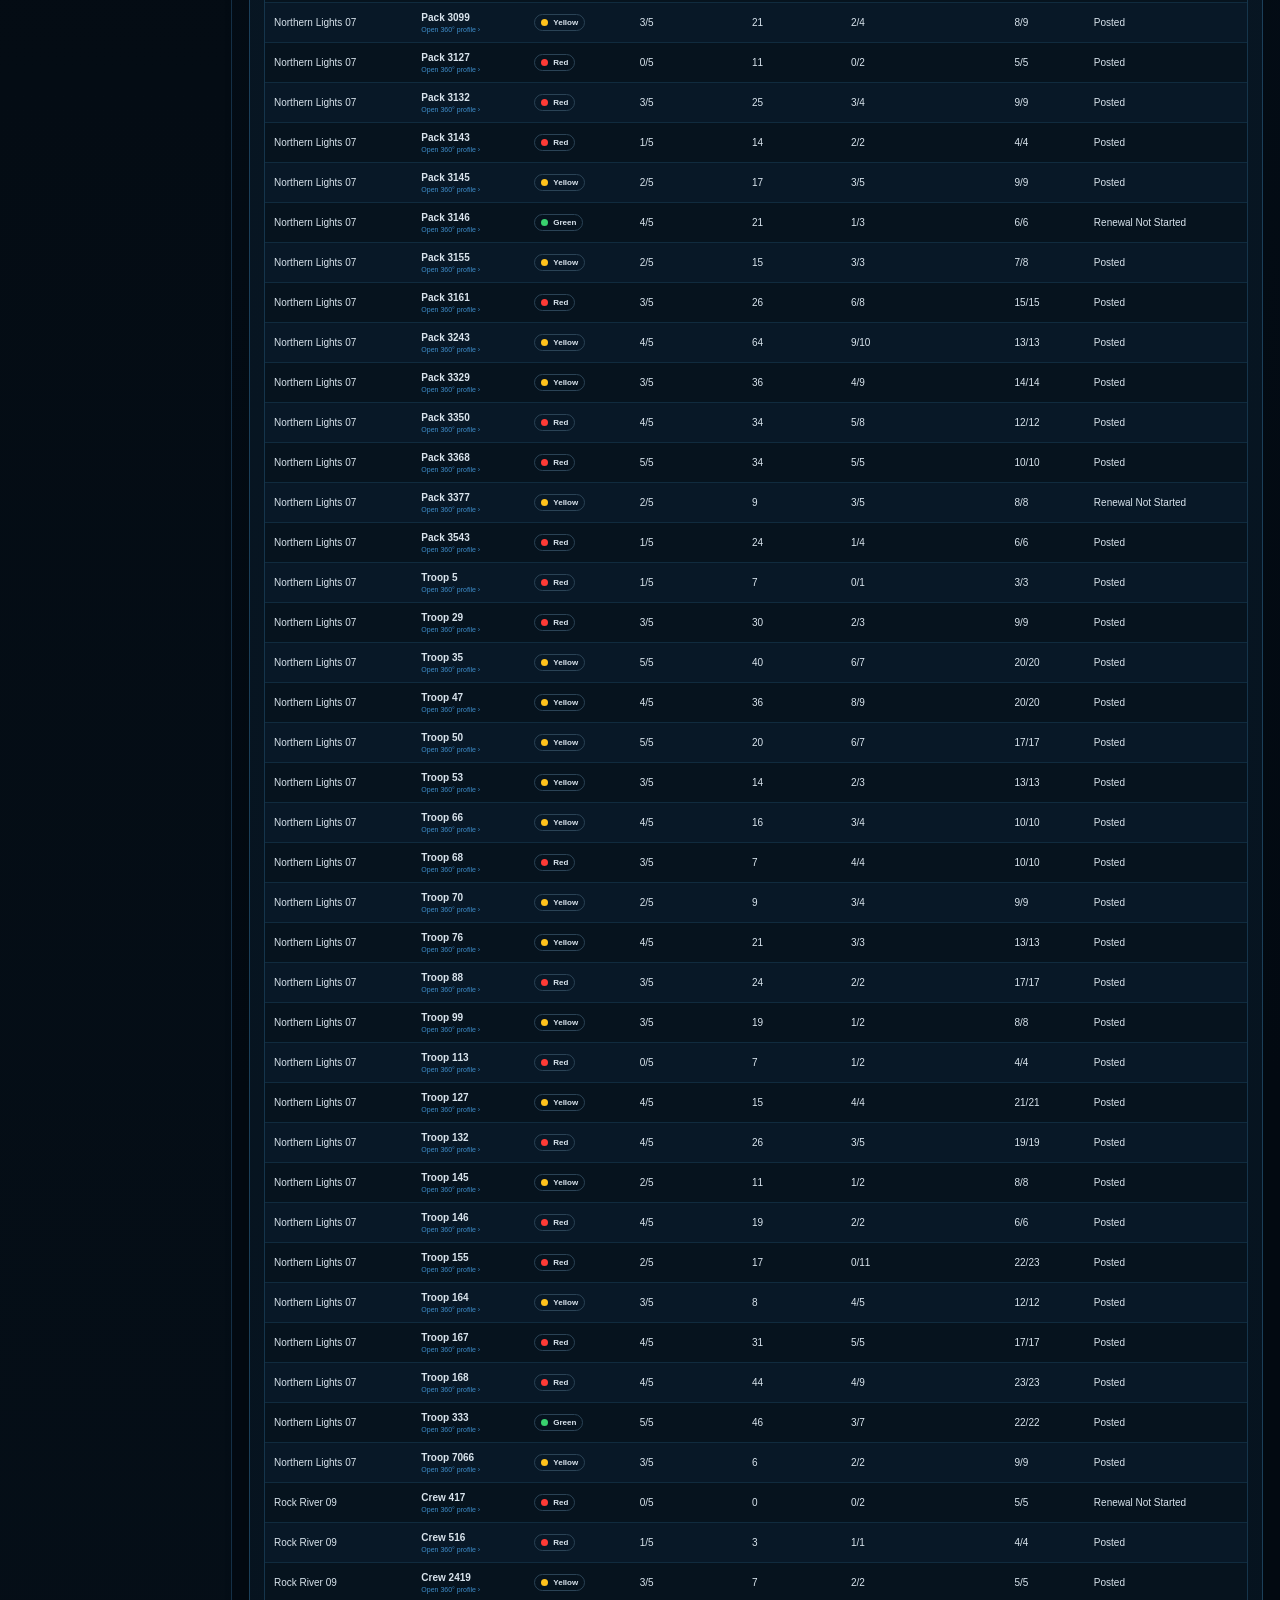
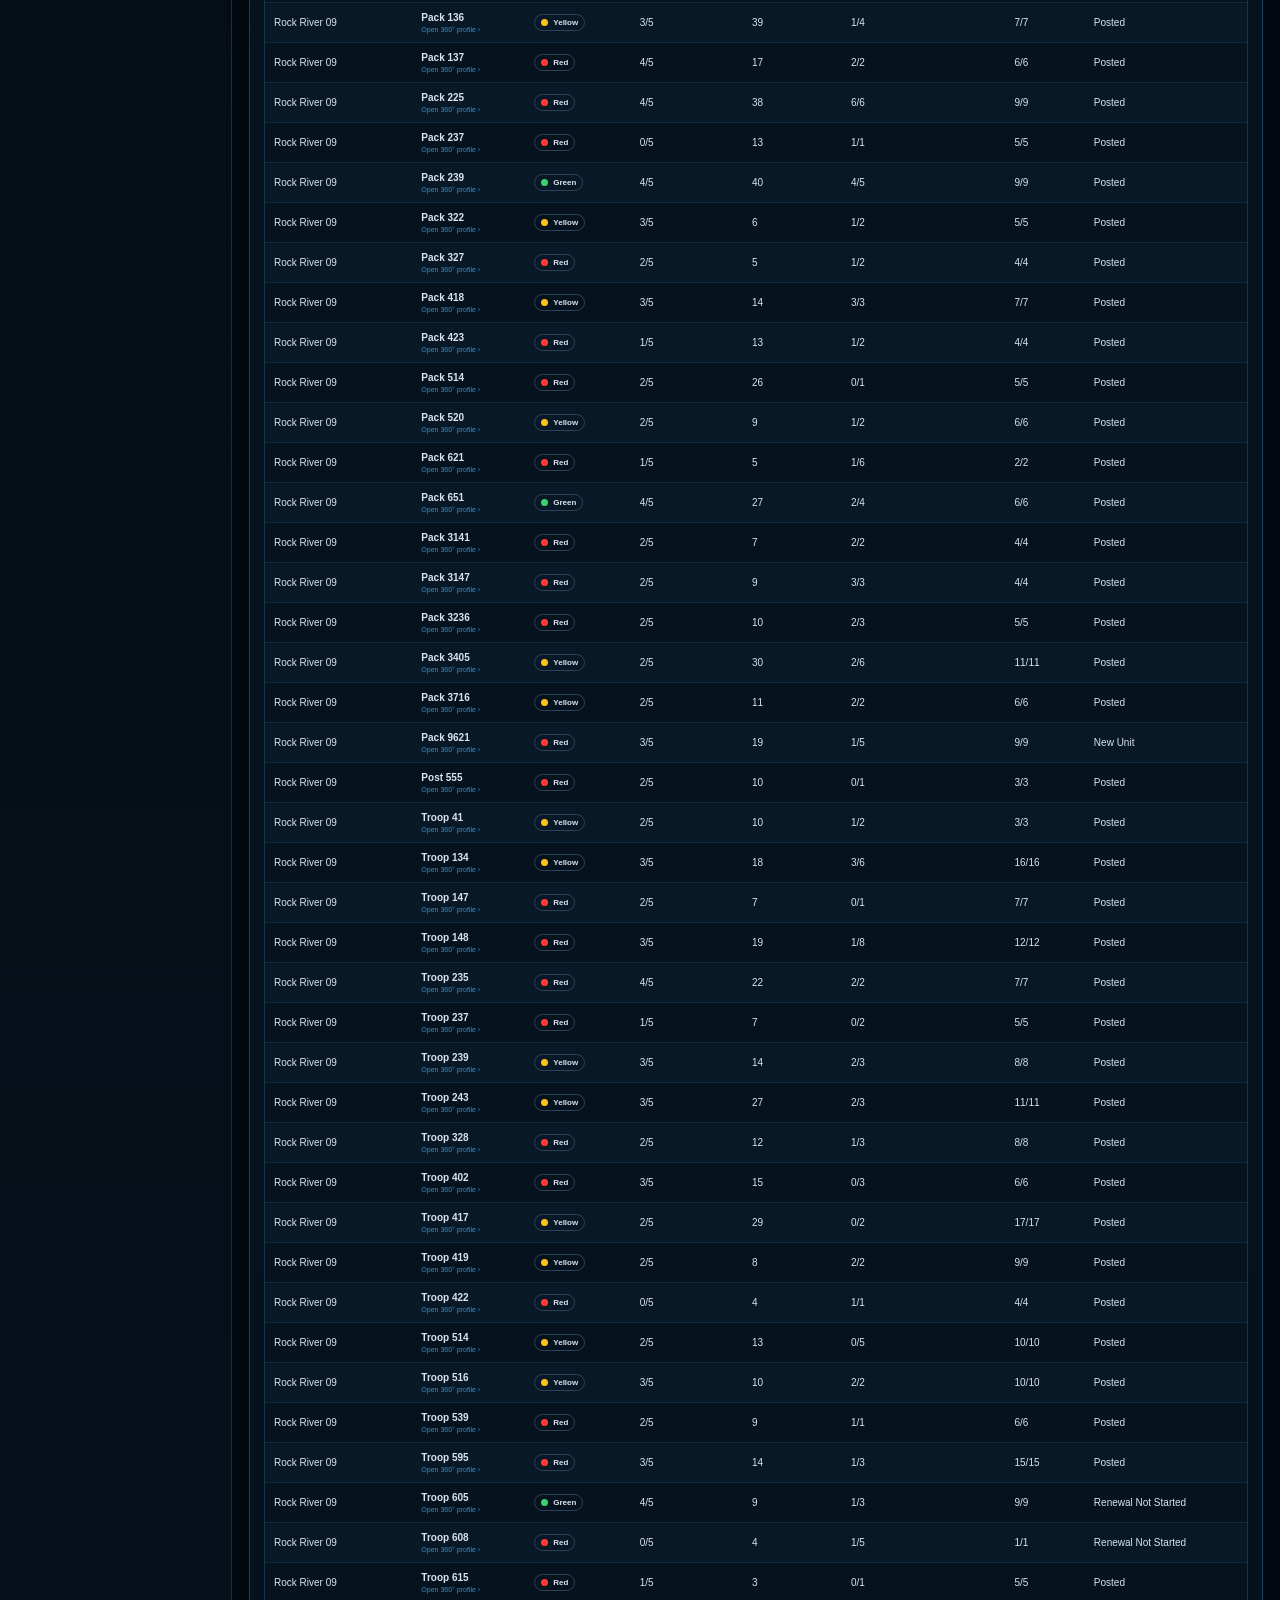
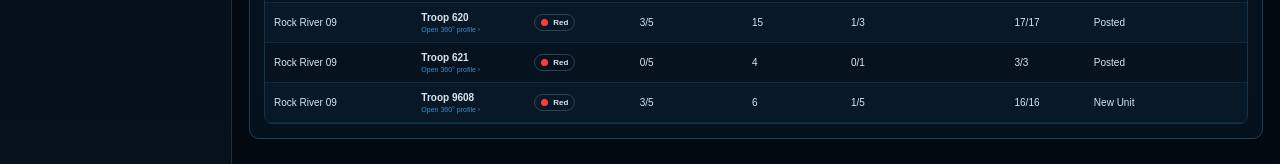
==== commit 6b02e6c0: "Add files via upload" ====
--- a/index.html
+++ b/index.html
@@ -1,10 +1,10 @@
-<!doctype html><html lang="en"><head><meta charset="utf-8"><meta name="viewport" content="width=device-width,initial-scale=1"><title>Glacier's Edge Council Command Center</title><link rel="stylesheet" href="style.css"></head><body class="viewer">
+<!doctype html><html lang="en"><head><meta charset="utf-8"><meta name="viewport" content="width=device-width,initial-scale=1"><title>Glacier's Edge Council Command Center</title><link rel="stylesheet" href="style.css"><style>.council-trends-link{display:inline-flex;align-items:center;justify-content:center;gap:8px;padding:12px 18px;background:#146b87;color:#fff;border:1px solid #248eac;border-radius:10px;font-weight:700;font-size:14px;text-decoration:none;white-space:nowrap;box-shadow:0 3px 10px #0002}.council-trends-link:hover{background:#0e526a}.council-trends-link:focus-visible{outline:3px solid #51c8ea;outline-offset:3px}@media(max-width:700px){.top-actions{flex-wrap:wrap}.council-trends-link{padding:10px 14px}}</style></head><body class="viewer">
 <div class="app"><aside class="sidebar"><div class="brand"><div class="eyebrow">Glacier's Edge Council</div><h1>COMMAND CENTER</h1><p>One Council. Stronger Together.</p></div>
 <div class="scope-panel"><div class="file-title">Dashboard Scope</div><button id="councilScopeBtn" class="scope-btn active">Council Overview</button><label>District<select id="districtSelect"><option value="">All Districts</option></select></label><label>Unit<select id="unitSelect"><option value="">All Units</option></select></label><div id="scopeLabel" class="scope-label">Entire Council</div><div class="scope-nav-title">District Navigation</div><div id="districtNav" class="district-nav"></div></div>
 <nav><button class="nav active" data-view="overview"><span class="nav-icon">⌂</span><span><b>Overview</b><small>Council / district / unit</small></span></button><button class="nav" data-view="metrics"><span class="nav-icon">▥</span><span><b>Unit Metrics</b><small>Five health indicators</small></span></button><button class="nav" data-view="membership"><span class="nav-icon">●</span><span><b>Membership</b><small>Youth & adult status</small></span></button><button class="nav" data-view="training"><span class="nav-icon">♟</span><span><b>Trained Leaders</b><small>Direct-contact training</small></span></button><button class="nav" data-view="syt"><span class="nav-icon">◇</span><span><b>Safeguarding Youth</b><small>SYT current & aging</small></span></button><button class="nav" data-view="charter"><span class="nav-icon">✓</span><span><b>Charter Renewal</b><small>Renewal readiness</small></span></button></nav>
 <div id="adminSources" class="file-panel"><div class="file-title">Council Data Sources</div><label class="filebox"><span><b>Unit Metrics</b><small id="metricsStatus">Not loaded</small></span><input id="metricsFile" type="file" accept=".csv"><i>Upload</i></label><label class="filebox"><span><b>Trained Leaders</b><small id="trainingStatus">Not loaded</small></span><input id="trainingFile" type="file" accept=".csv"><i>Upload</i></label><label class="filebox"><span><b>Safeguarding Youth</b><small id="sytStatus">Not loaded</small></span><input id="sytFile" type="file" accept=".csv"><i>Upload</i></label><label class="filebox"><span><b>Charter Renewal</b><small id="charterStatus">Not loaded</small></span><input id="charterFile" type="file" accept=".csv"><i>Upload</i></label><label class="filebox"><span><b>Membership</b><small id="membershipStatus">Not loaded</small></span><input id="membershipFile" type="file" accept=".csv"><i>Upload</i></label></div>
 <div id="viewerNote" class="privacy" hidden>VIEW ONLY • Sanitized published data</div><div id="adminNote" class="privacy">ADMIN • CSVs stay in this browser</div></aside>
-<main class="main"><header class="topbar"><div class="command-title"><div id="viewEyebrow" class="eyebrow">Council Overview</div><h2 id="viewTitle">Glacier's Edge Council</h2></div><div class="top-actions"><div class="scope-readout"><span>Current Scope</span><strong id="scopeTop">Entire Council</strong></div><button id="attentionBtn" class="attention-toggle"><span>⚑</span> Needs Attention</button></div><div class="updated-date"><span>Updated</span><strong id="dashboardUpdatedDate">—</strong></div></header><div class="meta"><span id="metaScope">Entire Council</span><span id="metaDate"></span><span id="dataState"></span></div>
+<main class="main"><header class="topbar"><div class="command-title"><div id="viewEyebrow" class="eyebrow">Council Overview</div><h2 id="viewTitle">Glacier's Edge Council</h2></div><div class="top-actions"><a href="trends.html" class="council-trends-link"><span aria-hidden="true">↗</span> Council Trends</a><div class="scope-readout"><span>Current Scope</span><strong id="scopeTop">Entire Council</strong></div><button id="attentionBtn" class="attention-toggle"><span>⚑</span> Needs Attention</button></div><div class="updated-date"><span>Updated</span><strong id="dashboardUpdatedDate">—</strong></div></header><div class="meta"><span id="metaScope">Entire Council</span><span id="metaDate"></span><span id="dataState"></span></div>
 <section id="emptyState" class="empty card"><h2>Load the five Glacier's Edge Council reports</h2><p>Unit Metrics and Charter Renewal define the active unit roster. Training, SYT, and Membership enrich those units.</p></section>
 <section id="publishPanel" class="card publish-panel"><div class="section-head"><div><div class="eyebrow">Viewer Publishing</div><h3>Generate Sanitized Viewer data.js</h3><p>Publishes unit and district aggregates only; names, member IDs, email, phone, and addresses are excluded.</p></div><button id="publishBtn" class="publish-btn">Generate Viewer data.js</button></div><div id="publishStatus" class="muted">Load council reports first.</div></section>
 <section id="overviewView" class="view" hidden>
--- a/style.css
+++ b/style.css
@@ -74,3 +74,6 @@
 .membership-record-strip span{font-size:10px;color:var(--muted);line-height:1.25}.membership-record-strip b{font-size:15px;color:#dcebf7}
 .membership-accuracy-note{margin:0;color:var(--muted);font-size:10px;line-height:1.45;border-left:2px solid #3977a8;padding-left:9px}
 @media(max-width:650px){.membership-headline-grid,.membership-record-strip{grid-template-columns:1fr}}
+
+/* Keep the renewal priority card dark despite the generic tone-blue fill. */
+.priority-indicator.tone-blue{background-color:#07131e!important;background-image:linear-gradient(90deg,#0b2035,#08131e);border-color:#1d4365}
